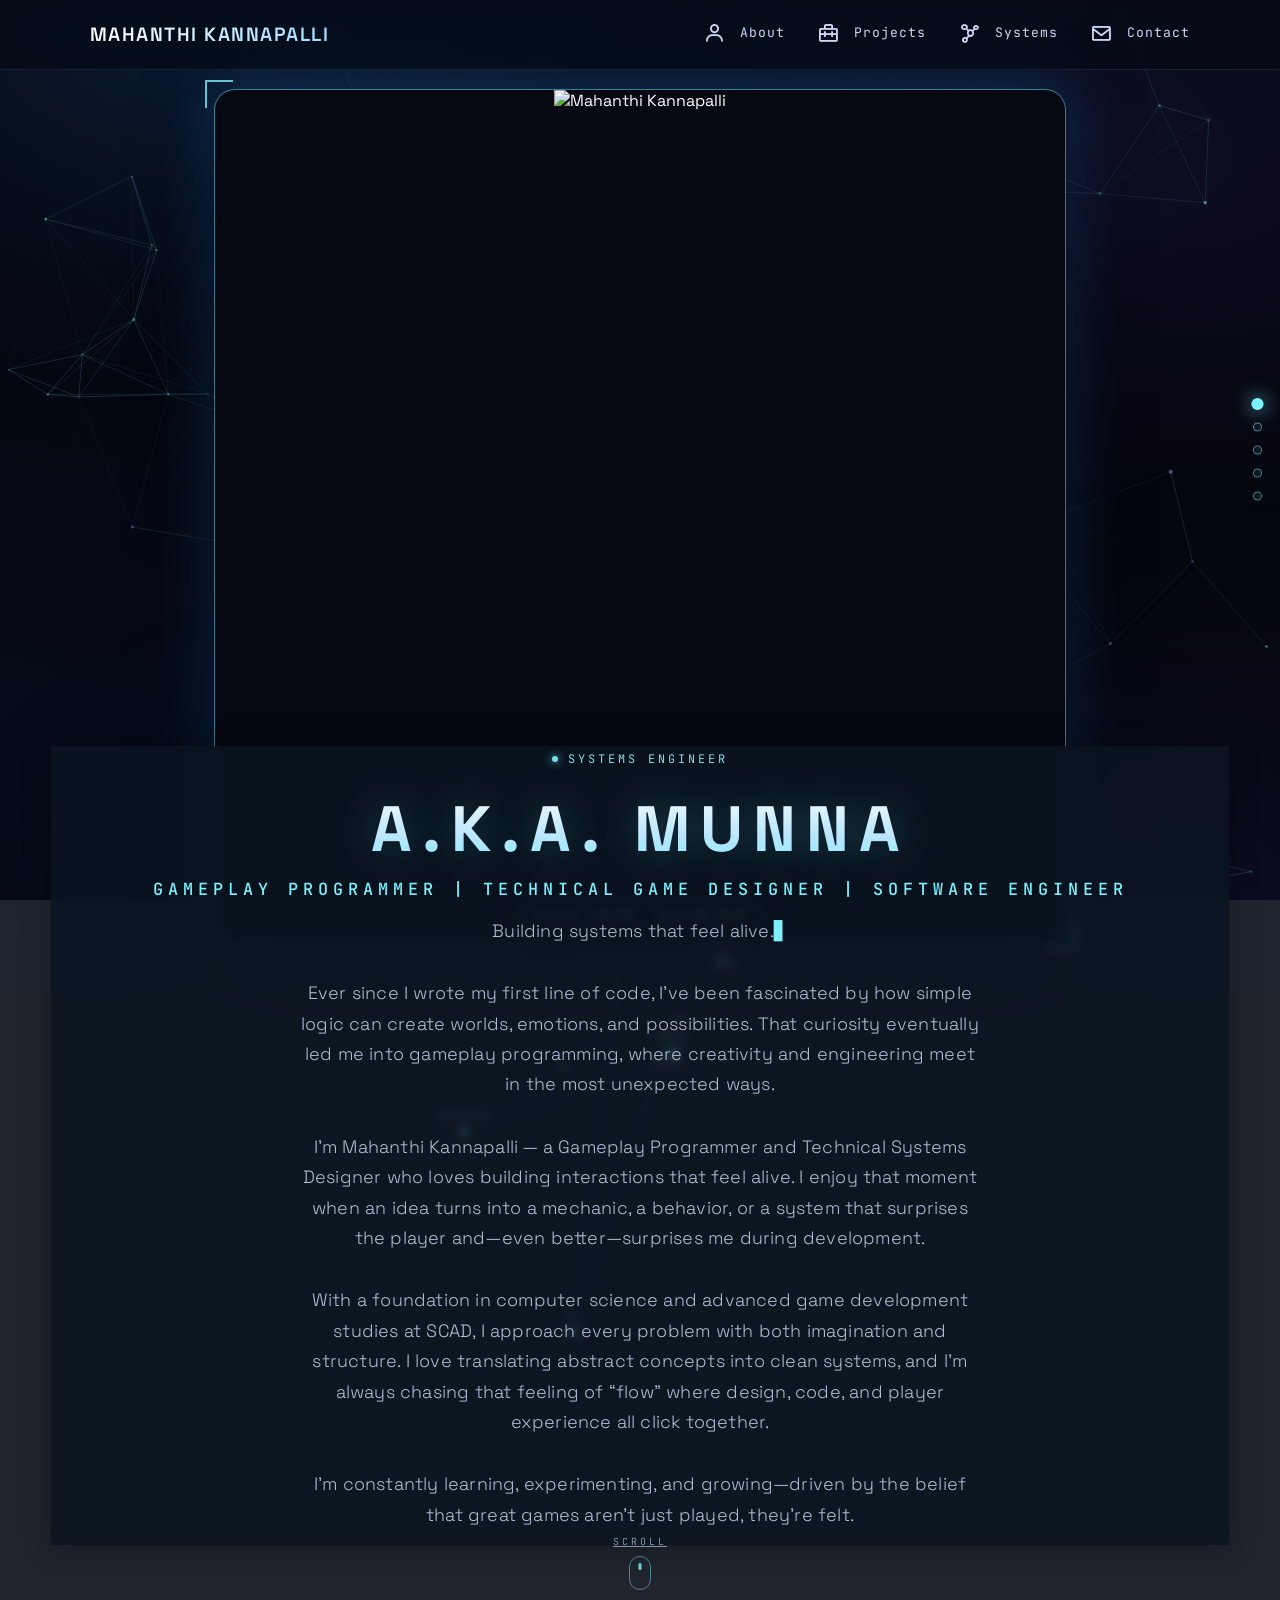
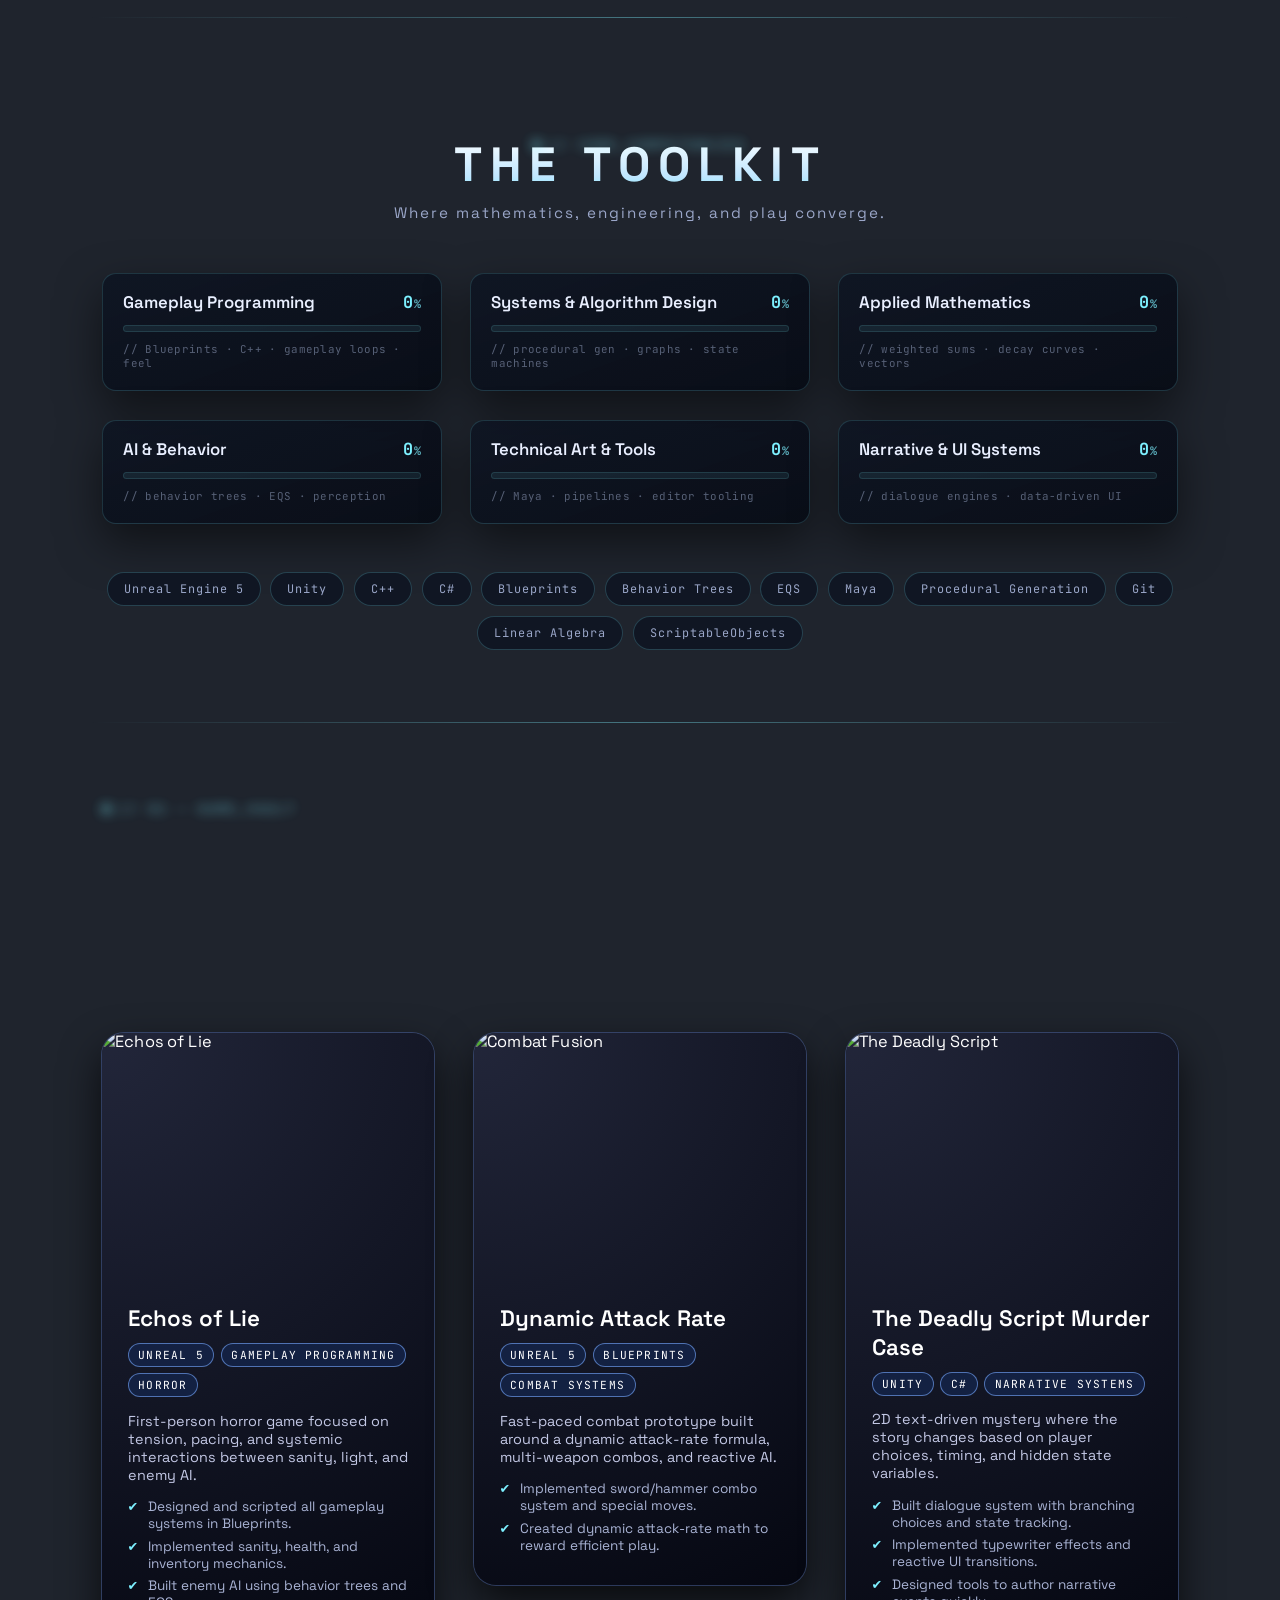
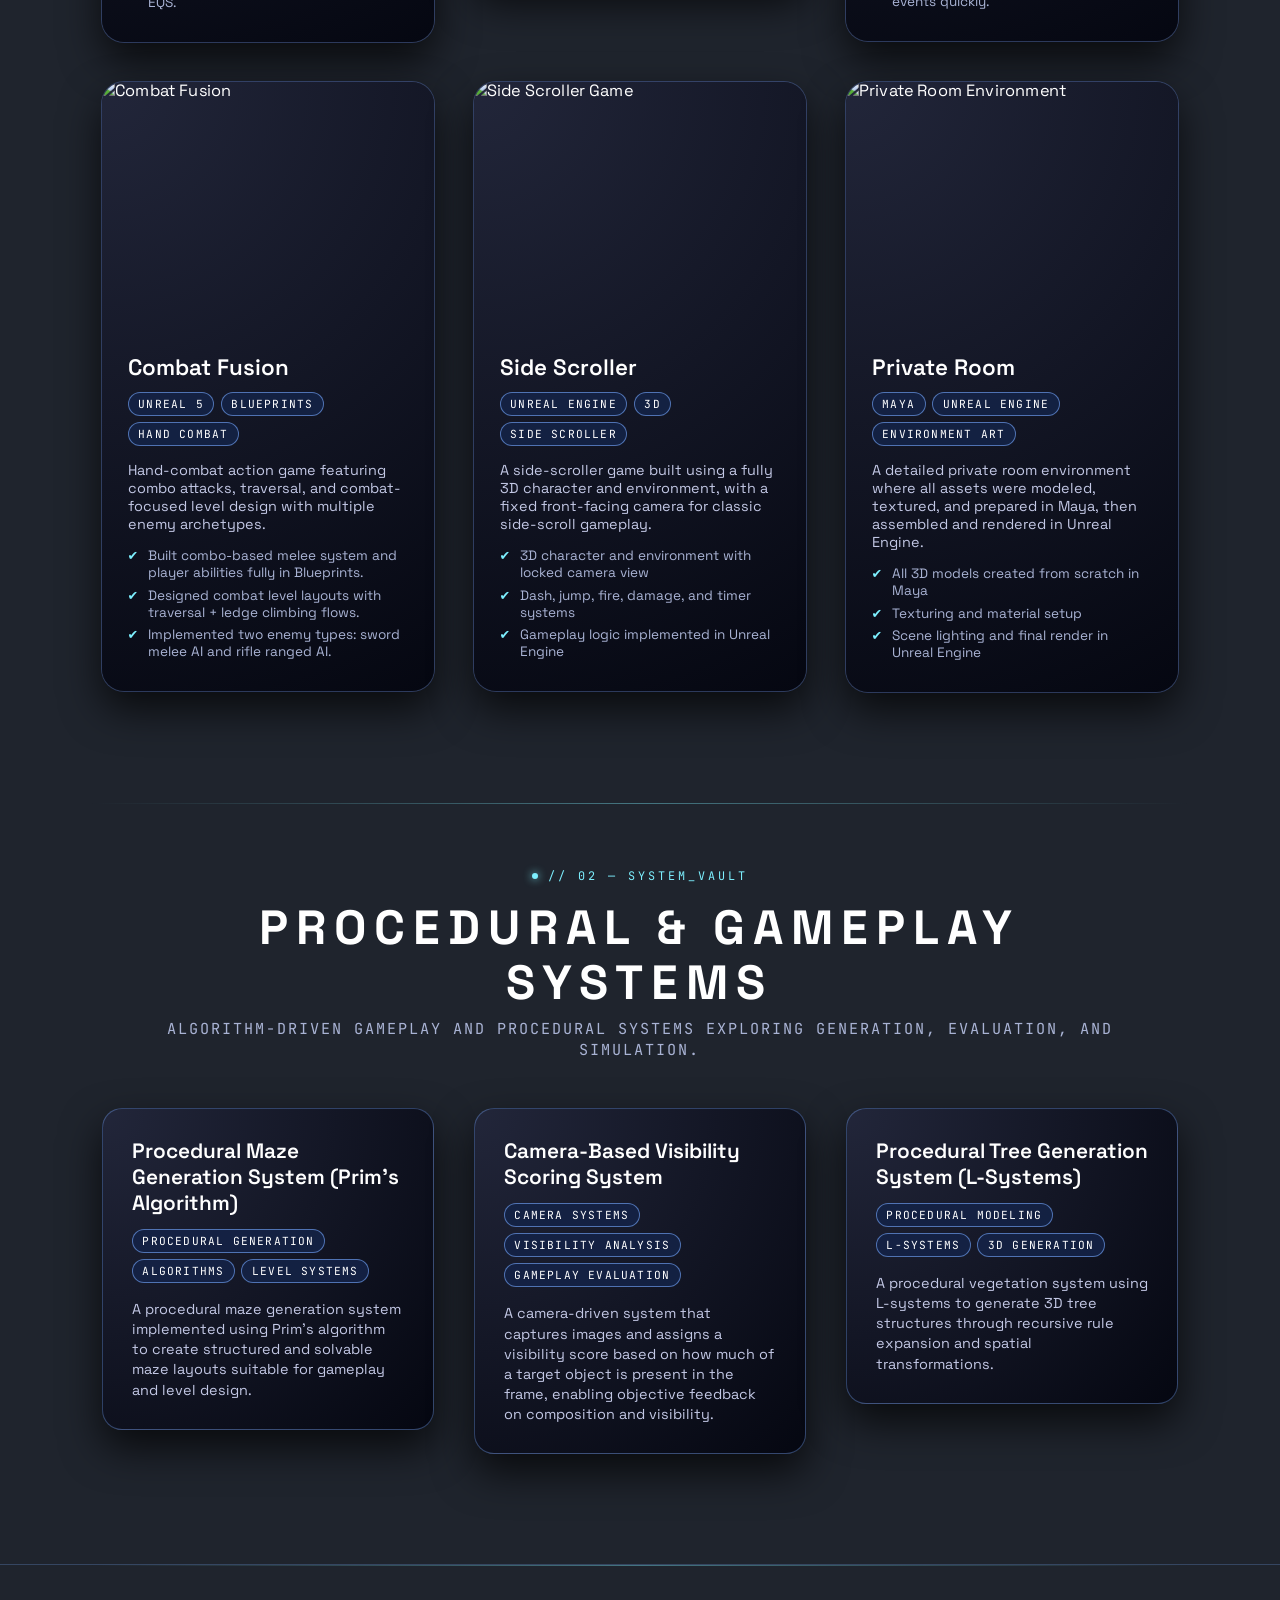
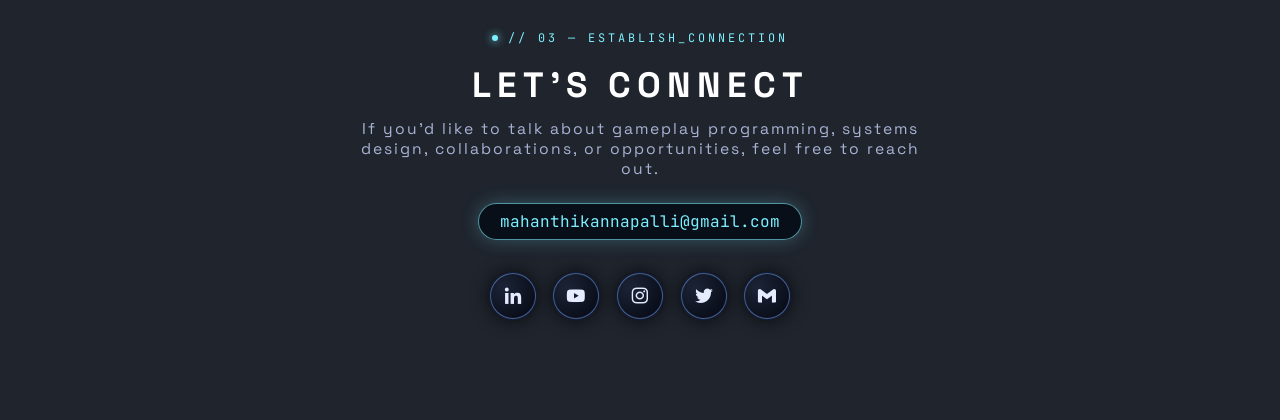
==== index.html @ c4477972 "Add files via upload" ====
<!DOCTYPE html>
<html lang="en">
<head>
    <meta charset="UTF-8" />
    <meta http-equiv="X-UA-Compatible" content="IE=edge" />
    <meta name="viewport" content="width=device-width, initial-scale=1.0" />
    <title>Mahanthi Kannapalli — Gameplay Programmer & Technical Systems Designer</title>

    <link rel="preconnect" href="https://fonts.googleapis.com">
    <link rel="preconnect" href="https://fonts.gstatic.com" crossorigin>
    <link href="https://unpkg.com/boxicons@2.1.4/css/boxicons.min.css" rel="stylesheet">
    <link rel="stylesheet" href="style.css">
</head>
<body>

<!-- ⭐ FULL SCREEN STAR EXPLOSION LOADER -->
<div id="loader">
    <div class="star-core"></div>

    <!-- Shockwaves -->
    <div class="star-wave wave-1"></div>
    <div class="star-wave wave-2"></div>

    <!-- Many particles -->
    <div class="star-particles">
        <span></span><span></span><span></span><span></span><span></span>
        <span></span><span></span><span></span><span></span><span></span>
        <span></span><span></span><span></span><span></span><span></span>
        <span></span><span></span><span></span><span></span><span></span>
    </div>
</div>

<!-- NAVBAR -->
<nav class="navbar" aria-label="Primary">
    <a href="#" class="logo">MAHANTHI KANNAPALLI</a>

    <!-- Mobile toggle (only shows on small screens) -->
    <button class="nav-toggle" type="button" aria-label="Open menu" aria-expanded="false">
        <span class="nav-toggle-icon" aria-hidden="true">
            <span></span><span></span><span></span>
        </span>
    </button>

    <ul class="nav-links">
    <li>
        <a href="#about">
            <i class="bx bx-user"></i>
            <span>About</span>
        </a>
    </li>

    <li>
        <a href="#projects">
            <i class="bx bx-briefcase-alt-2"></i>
            <span>Projects</span>
        </a>
    </li>

    <li>
        <a href="#systems">
            <i class="bx bx-network-chart"></i>
            <span>Systems</span>
        </a>
    </li>

    <li>
        <a href="#contact">
            <i class="bx bx-envelope"></i>
            <span>Contact</span>
        </a>
    </li>
    </ul>
</nav>

<!-- Mobile overlay (click to close) -->
<div class="nav-overlay" hidden></div>

<!-- HERO / ABOUT SECTION -->
<section class="home">

    <!-- live node-graph signature (canvas injected by systems.js) -->
    <div id="hero-graph" aria-hidden="true"></div>

    <!-- optional bars background (if you want to use later) -->
    <div class="bars-animation">
        <div class="bar" style="--i:1"></div>
        <div class="bar" style="--i:2"></div>
        <div class="bar" style="--i:3"></div>
        <div class="bar" style="--i:4"></div>
        <div class="bar" style="--i:5"></div>
        <div class="bar" style="--i:6"></div>
        <div class="bar" style="--i:7"></div>
        <div class="bar" style="--i:8"></div>
        <div class="bar" style="--i:9"></div>
        <div class="bar" style="--i:10"></div>
    </div>

    <div class="center-container">

        <!-- IMAGE -->
        <div class="home-img">
            <div class="img-box">
                <div class="img-item">
                    <!-- make sure this path is correct on GitHub -->
                    <img src="images/munna.png" alt="Mahanthi Kannapalli">
                </div>
                <span class="portrait-readout">STATUS: ONLINE · SYSTEMS_MIND</span>
            </div>
        </div>

        <!-- TEXT BELOW IMAGE -->
        <div class="text-box">
            <div class="home-content">

                <span class="sys-eyebrow center"><span class="dot"></span> SYSTEMS&nbsp;ENGINEER</span>

                <!-- anchor target for ABOUT -->
                <h1 id="about">A.K.A. MUNNA</h1>

                <h2>GAMEPLAY PROGRAMMER | TECHNICAL GAME DESIGNER | SOFTWARE ENGINEER</h2>

                <p class="hero-status" data-lines='["Building systems that feel alive.","Translating math into mechanics.","Unreal · Unity · C++ · C# · Blueprints","Where design, code, and play click together."]'>Building systems that feel alive.</p>

                <p>
                    Ever since I wrote my first line of code, I’ve been
                    fascinated by how simple logic can create worlds,
                    emotions, and possibilities. That curiosity eventually
                    led me into gameplay programming, where creativity
                    and engineering meet in the most unexpected ways.
                </p>

                <p>
                    I’m Mahanthi Kannapalli — a Gameplay Programmer
                    and Technical Systems Designer who loves building
                    interactions that feel alive. I enjoy that moment
                    when an idea turns into a mechanic, a behavior,
                    or a system that surprises the player and—even
                    better—surprises me during development.
                </p>

                <p>
                    With a foundation in computer science and
                    advanced game development studies at SCAD,
                    I approach every problem with both imagination
                    and structure. I love translating abstract
                    concepts into clean systems, and I’m always
                    chasing that feeling of “flow” where design, code,
                    and player experience all click together.
                </p>

                <p>
                    I’m constantly learning, experimenting, and
                    growing—driven by the belief that great games
                    aren’t just played, they’re felt.
                </p>
            </div>
        </div>

    </div>

    <a class="scroll-cue" href="#projects" aria-label="Scroll to projects">
        <span>SCROLL</span>
        <span class="mouse"></span>
    </a>

</section>

<!-- right-side section navigation rail (desktop) -->
<nav id="section-rail" aria-label="Section navigation">
    <a href="#about"    data-label="About"></a>
    <a href="#capabilities" data-label="Stack"></a>
    <a href="#projects" data-label="Games"></a>
    <a href="#systems"  data-label="Systems"></a>
    <a href="#contact"  data-label="Contact"></a>
</nav>

<!-- CAPABILITIES / STACK BAND -->
<section class="capabilities-section" id="capabilities">
    <div class="capabilities-inner">
        <span class="sys-eyebrow center"><span class="dot"></span> // CORE_COMPETENCIES</span>
        <h2 class="capabilities-title">THE TOOLKIT</h2>
        <p class="capabilities-sub">Where mathematics, engineering, and play converge.</p>

        <div class="cap-grid">
            <div class="cap-meter" data-level="92">
                <div class="cap-meter-top"><span class="cap-name">Gameplay Programming</span><span class="cap-val">92</span></div>
                <div class="cap-track"><div class="cap-fill"></div></div>
                <span class="cap-note">// Blueprints · C++ · gameplay loops · feel</span>
            </div>
            <div class="cap-meter" data-level="88">
                <div class="cap-meter-top"><span class="cap-name">Systems & Algorithm Design</span><span class="cap-val">88</span></div>
                <div class="cap-track"><div class="cap-fill"></div></div>
                <span class="cap-note">// procedural gen · graphs · state machines</span>
            </div>
            <div class="cap-meter" data-level="90">
                <div class="cap-meter-top"><span class="cap-name">Applied Mathematics</span><span class="cap-val">90</span></div>
                <div class="cap-track"><div class="cap-fill"></div></div>
                <span class="cap-note">// weighted sums · decay curves · vectors</span>
            </div>
            <div class="cap-meter" data-level="85">
                <div class="cap-meter-top"><span class="cap-name">AI & Behavior</span><span class="cap-val">85</span></div>
                <div class="cap-track"><div class="cap-fill"></div></div>
                <span class="cap-note">// behavior trees · EQS · perception</span>
            </div>
            <div class="cap-meter" data-level="80">
                <div class="cap-meter-top"><span class="cap-name">Technical Art & Tools</span><span class="cap-val">80</span></div>
                <div class="cap-track"><div class="cap-fill"></div></div>
                <span class="cap-note">// Maya · pipelines · editor tooling</span>
            </div>
            <div class="cap-meter" data-level="87">
                <div class="cap-meter-top"><span class="cap-name">Narrative & UI Systems</span><span class="cap-val">87</span></div>
                <div class="cap-track"><div class="cap-fill"></div></div>
                <span class="cap-note">// dialogue engines · data-driven UI</span>
            </div>
        </div>

        <div class="stack-rail" aria-label="Technology stack">
            <span class="stack-chip">Unreal&nbsp;Engine&nbsp;5</span>
            <span class="stack-chip">Unity</span>
            <span class="stack-chip">C++</span>
            <span class="stack-chip">C#</span>
            <span class="stack-chip">Blueprints</span>
            <span class="stack-chip">Behavior&nbsp;Trees</span>
            <span class="stack-chip">EQS</span>
            <span class="stack-chip">Maya</span>
            <span class="stack-chip">Procedural&nbsp;Generation</span>
            <span class="stack-chip">Git</span>
            <span class="stack-chip">Linear&nbsp;Algebra</span>
            <span class="stack-chip">ScriptableObjects</span>
        </div>
    </div>
</section>
<section class="games-section" id="projects">
    <div class="games-inner">
        <span class="sys-eyebrow center"><span class="dot"></span> // 01 — GAME_VAULT</span>
        <h1 class="games-title">MY-GAMES</h1>
        <p class="games-subtitle">
            A selection of systems-driven games I’ve built and programmed.
        </p>

        <!-- engine + discipline filter -->
        <div class="filter-bar" role="group" aria-label="Filter projects">
            <button class="filter-chip active" data-filter="all">All</button>
            <button class="filter-chip" data-filter="unreal">Unreal</button>
            <button class="filter-chip" data-filter="unity">Unity</button>
            <button class="filter-chip" data-filter="combat">Combat</button>
            <button class="filter-chip" data-filter="ai">AI</button>
            <button class="filter-chip" data-filter="environment">Environment</button>
            <button class="filter-chip" data-filter="narrative">Narrative</button>
        </div>
        <p class="filter-count">// showing all modules</p>

        <div class="projects-grid">
            <!-- CARD 1 -->
            <a class="project-link" href="echos-of-lie.html" data-tags="unreal gameplay horror ai">
            <article class="project-card">
                <div class="project-thumb">
                    <img src="images/echos-of-lie.png" alt="Echos of Lie">
                </div>
                <div class="project-body">
                    <h2 class="project-title">Echos of Lie</h2>

                    <div class="project-tags">
                        <span>Unreal 5</span>
                        <span>Gameplay Programming</span>
                        <span>Horror</span>
                    </div>

                    <p class="project-desc">
                        First-person horror game focused on tension, pacing,
                        and systemic interactions between sanity, light, and
                        enemy AI.
                    </p>

                    <ul class="project-list">
                        <li>Designed and scripted all gameplay systems in Blueprints.</li>
                        <li>Implemented sanity, health, and inventory mechanics.</li>
                        <li>Built enemy AI using behavior trees and EQS.</li>
                    </ul>
                </div>
            </article>
            </a>

            <!-- CARD 2 -->
            <a class="project-link" href="dynamicattackrate.html" data-tags="unreal blueprints combat">
            <article class="project-card">
                <div class="project-thumb">
                    <img src="images/dynamic-attack-rate.png" alt="Combat Fusion">
                </div>
                <div class="project-body">
                    <h2 class="project-title">Dynamic Attack Rate</h2>

                    <div class="project-tags">
                        <span>Unreal 5</span>
                        <span>Blueprints</span>
                        <span>Combat Systems</span>
                    </div>

                    <p class="project-desc">
                        Fast-paced combat prototype built around a dynamic
                        attack-rate formula, multi-weapon combos, and reactive AI.
                    </p>

                    <ul class="project-list">
                        <li>Implemented sword/hammer combo system and special moves.</li>
                        <li>Created dynamic attack-rate math to reward efficient play.</li>
                    </ul>
                </div>
            </article>
            </a>

            <!-- CARD 3 -->
            <a class="project-link" href="thedeadlyscriptmurdercase.html" data-tags="unity narrative csharp">
            <article class="project-card">
                <div class="project-thumb">
                    <img src="images/text-based-game.png" alt="The Deadly Script">
                </div>
                <div class="project-body">
                    <h2 class="project-title">The Deadly Script Murder Case</h2>

                    <div class="project-tags">
                        <span>Unity</span>
                        <span>C#</span>
                        <span>Narrative Systems</span>
                    </div>

                    <p class="project-desc">
                        2D text-driven mystery where the story changes based
                        on player choices, timing, and hidden state variables.
                    </p>

                    <ul class="project-list">
                        <li>Built dialogue system with branching choices and state tracking.</li>
                        <li>Implemented typewriter effects and reactive UI transitions.</li>
                        <li>Designed tools to author narrative events quickly.</li>
                    </ul>
                </div>
            </article>
            </a>

            <!-- CARD 4 -->
            <a class="project-link" href="combatfusion.html" data-tags="unreal blueprints combat ai">
            <article class="project-card">
            <div class="project-thumb">
            <!-- Put your Combat Fusion cover image in /images/ and update the filename if needed -->
              <img src="images/combat-fusion.png" alt="Combat Fusion">
            </div>

            <div class="project-body">
              <h2 class="project-title">Combat Fusion</h2>

            <div class="project-tags">
                <span>Unreal 5</span>
                <span>Blueprints</span>
                <span>Hand Combat</span>
            </div>

              <p class="project-desc">
                Hand-combat action game featuring combo attacks, traversal, and combat-focused level design
                with multiple enemy archetypes.
              </p>

              <ul class="project-list">
                <li>Built combo-based melee system and player abilities fully in Blueprints.</li>
                <li>Designed combat level layouts with traversal + ledge climbing flows.</li>
                <li>Implemented two enemy types: sword melee AI and rifle ranged AI.</li>
              </ul>
            </div>
          </article>
        </a>

            <!-- CARD : SIDE SCROLLER -->
<a class="project-link" href="side-scroller.html" data-tags="unreal 3d sidescroller combat">
  <article class="project-card">
    <div class="project-thumb">
      <img src="images/side-scroller.png" alt="Side Scroller Game">
    </div>

    <div class="project-body">
      <h2 class="project-title">Side Scroller</h2>

      <div class="project-tags">
        <span>Unreal Engine</span>
        <span>3D</span>
        <span>Side Scroller</span>
      </div>

      <p class="project-desc">
        A side-scroller game built using a fully 3D character and environment,
        with a fixed front-facing camera for classic side-scroll gameplay.
      </p>

      <ul class="project-list">
        <li>3D character and environment with locked camera view</li>
        <li>Dash, jump, fire, damage, and timer systems</li>
        <li>Gameplay logic implemented in Unreal Engine</li>
      </ul>
    </div>
  </article>
</a>

            <!-- CARD : PRIVATE ROOM -->
<a class="project-link" href="private-room.html" data-tags="environment maya unreal">
  <article class="project-card">
    <div class="project-thumb">
      <img src="images/private-room.png" alt="Private Room Environment">
    </div>

    <div class="project-body">
      <h2 class="project-title">Private Room</h2>

      <div class="project-tags">
        <span>Maya</span>
        <span>Unreal Engine</span>
        <span>Environment Art</span>
      </div>

      <p class="project-desc">
        A detailed private room environment where all assets were modeled,
        textured, and prepared in Maya, then assembled and rendered in Unreal Engine.
      </p>

      <ul class="project-list">
        <li>All 3D models created from scratch in Maya</li>
        <li>Texturing and material setup</li>
        <li>Scene lighting and final render in Unreal Engine</li>
      </ul>
    </div>
  </article>
</a>


        </div>
    </div>
</section>

<!-- PROCEDURAL & GAMEPLAY SYSTEMS -->
<section class="systems-section" id="systems">
  <div class="systems-inner">

    <span class="sys-eyebrow center"><span class="dot"></span> // 02 — SYSTEM_VAULT</span>
    <h1 class="systems-title">PROCEDURAL & GAMEPLAY SYSTEMS</h1>
    <p class="systems-subtitle">
      Algorithm-driven gameplay and procedural systems exploring
      generation, evaluation, and simulation.
    </p>

    <div class="systems-grid">

      <!-- SYSTEM 1 -->
      <a class="project-link" href="prims-maze.html">
        <article class="system-card">
        <h2 class="system-title">
          Procedural Maze Generation System (Prim’s Algorithm)
        </h2>

        <div class="system-tags">
          <span>Procedural Generation</span>
          <span>Algorithms</span>
          <span>Level Systems</span>
        </div>

        <p class="system-desc">
          A procedural maze generation system implemented using Prim’s
          algorithm to create structured and solvable maze layouts
          suitable for gameplay and level design.
        </p>
      </article>
      </a>

      <!-- SYSTEM 2 -->
      <a class="project-link" href="camera-visibility-scoring.html">
        <article class="system-card">
        <h2 class="system-title">
          Camera-Based Visibility Scoring System
        </h2>

        <div class="system-tags">
          <span>Camera Systems</span>
          <span>Visibility Analysis</span>
          <span>Gameplay Evaluation</span>
        </div>

        <p class="system-desc">
          A camera-driven system that captures images and assigns a
          visibility score based on how much of a target object is
          present in the frame, enabling objective feedback on
          composition and visibility.
        </p>
      </article>
      </a>

      <!-- SYSTEM 3 -->
    <a class="project-link" href="l-system-trees.html">
      <article class="system-card">
        <h2 class="system-title">
          Procedural Tree Generation System (L-Systems)
        </h2>

        <div class="system-tags">
          <span>Procedural Modeling</span>
          <span>L-Systems</span>
          <span>3D Generation</span>
        </div>

        <p class="system-desc">
          A procedural vegetation system using L-systems to generate
          3D tree structures through recursive rule expansion and
          spatial transformations.
        </p>
      </article>
    </a>

    </div>
  </div>
</section>

<section id="contact" class="contact-section">
    <div class="contact-inner">

        <span class="sys-eyebrow center"><span class="dot"></span> // 03 — ESTABLISH_CONNECTION</span>
        <h2 class="contact-title">Let’s Connect</h2>
        <p class="contact-subtitle">
            If you’d like to talk about gameplay programming, systems design, collaborations,
            or opportunities, feel free to reach out.
        </p>

        <a class="contact-email" href="mailto:mahanthikannapalli@gmail.com">
            mahanthikannapalli@gmail.com
        </a>

        <div class="contact-socials">

            <!-- LinkedIn -->
            <a href="https://www.linkedin.com/in/mahanthi-kannapalli" target="_blank" aria-label="LinkedIn">
                <i class='bx bxl-linkedin'></i>
            </a>

            <!-- YouTube -->
            <a href="https://youtube.com/@mahanthikannapalli?si=JRhAWhkRP3fmB1TG" target="_blank" aria-label="YouTube">
                <i class='bx bxl-youtube'></i>
            </a>

            <!-- Instagram -->
            <a href="https://www.instagram.com/_99munna?igsh=MXV4bnplazBkeW5scA%3D%3D&utm_source=qr" target="_blank" aria-label="Instagram">
                <i class='bx bxl-instagram'></i>
            </a>

            <!-- Twitter / X -->
            <a href="https://x.com/mahanthimunna01?s=21&t=PDKtDoIuhaVYPOOj1EA6Kg" target="_blank" aria-label="Twitter / X">
                <i class='bx bxl-twitter'></i>
            </a>

            <!-- Gmail -->
            <a href="mailto:mahanthikannapalli@gmail.com" aria-label="Email">
                <i class='bx bxl-gmail'></i>
            </a>

        </div>

        <p class="contact-footer">
            © 2025 Mahanthi Kannapalli · Built with passion, creativity, and a love for game development.
        </p>

    </div>
</section>

<!-- Loader fade-out script -->
<script>
    window.addEventListener("load", () => {
        const loader = document.getElementById("loader");
        if (!loader) {
            document.body.classList.add("page-ready");
            return;
        }

        // Explosion duration before fade-out starts (in ms)
        setTimeout(() => {
            loader.classList.add("fade-out");

            // 🔹 Start navbar + text-box animations at the same time
            document.body.classList.add("page-ready");
        }, 1800);
    });
</script>
<script>
  (function () {
    const btn = document.querySelector(".nav-toggle");
    const links = document.querySelector(".nav-links");
    const overlay = document.querySelector(".nav-overlay");

    if (!btn || !links || !overlay) return;

    function openMenu() {
      document.body.classList.add("nav-open");
      btn.setAttribute("aria-expanded", "true");
      btn.setAttribute("aria-label", "Close menu");
      overlay.hidden = false;
    }

    function closeMenu() {
      document.body.classList.remove("nav-open");
      btn.setAttribute("aria-expanded", "false");
      btn.setAttribute("aria-label", "Open menu");
      overlay.hidden = true;
    }

    btn.addEventListener("click", () => {
      document.body.classList.contains("nav-open") ? closeMenu() : openMenu();
    });

    overlay.addEventListener("click", closeMenu);

    // Close when clicking a link (mobile)
    links.querySelectorAll("a").forEach(a => a.addEventListener("click", closeMenu));

    // Close on Escape
    window.addEventListener("keydown", (e) => {
      if (e.key === "Escape") closeMenu();
    });

    // If resized to desktop, ensure menu is reset
    window.addEventListener("resize", () => {
      if (window.innerWidth > 860) closeMenu();
    });
  })();
</script>

<!-- shared 3D / scroll / interaction engine -->
<script src="systems.js" defer></script>
</body>
</html>
---- style.css ----
@import url('https://fonts.googleapis.com/css2?family=Space+Grotesk:wght@300;400;500;600;700&family=JetBrains+Mono:wght@400;500;600;700&display=swap');
/* =========================================================
   1) GLOBAL / RESET
   ========================================================= */

:root {
    --bg-color: #1f242d;
    --bg-color-2: #0b1017;
    --text-color: #ffffff;
    --accent: #3434c3;

    /* Keep navbar height in one place */
    --nav-h: 70px;
}

* {
    margin: 0;
    padding: 0;
    box-sizing: border-box;
}

html, body {
    overflow-x: hidden;
}

html {
    scroll-behavior: smooth;
}

body {
    min-height: 100vh;
    font-family: system-ui, sans-serif;
    background: var(--bg-color);
    color: var(--text-color);
}

/* Media elements safety */
img, video, iframe {
    max-width: 100%;
    height: auto;
}

/* nicer focus for keyboard nav */
:focus-visible {
    outline: 2px solid #7df0ff;
    outline-offset: 3px;
}

/* Scroll offset for anchors */
#about { scroll-margin-top: var(--nav-h); }
#systems { scroll-margin-top: calc(var(--nav-h) + 20px); }
#projects { scroll-margin-top: calc(var(--nav-h) + 20px); }

/* =========================================================
   2) NAVBAR
   ========================================================= */

.navbar {
    position: fixed;
    top: 0;
    left: 0;
    right: 0;
    height: var(--nav-h);
    padding: 0 7%;
    display: flex;
    align-items: center;
    justify-content: space-between;

    background: rgba(11, 16, 23, 0.95);
    backdrop-filter: blur(10px);

    z-index: 10;

    transform: translateY(-100%);
    opacity: 0;

    animation: navbarSlideDown 2s ease-out 1.2s forwards;
    animation-play-state: paused;
}

.navbar .logo {
    text-decoration: none;
    color: var(--text-color);
    font-size: 1.2rem;
    font-weight: 600;
}

.navbar ul {
    list-style: none;
    display: flex;
    gap: 2rem;
}

.navbar ul li a {
    color: #cbd5f5;
    text-decoration: none;
    display: inline-flex;
    align-items: center;
    gap: 14px;
}

.navbar ul li a i.bx {
    font-size: 1.4rem;
    line-height: 1;
    flex-shrink: 0;
    transform: translateY(-0.5px); /* optical alignment */
}

.navbar ul li a:hover {
    color: #ffffff;
}

@keyframes navbarSlideDown {
    0%   { transform: translateY(-100%); opacity: 0; }
    100% { transform: translateY(0); opacity: 1; }
}

/* =========================================================
   3) LOADER (STAR EXPLOSION)
   ========================================================= */

#loader {
    position: fixed;
    inset: 0;
    background: radial-gradient(circle at center, #03040a 0%, #000 80%);
    display: flex;
    align-items: center;
    justify-content: center;
    overflow: hidden;
    z-index: 99999;
    transition: opacity 0.9s ease-out, visibility 0.9s ease-out;
}

#loader.fade-out {
    opacity: 0;
    visibility: hidden;
}

/* Star Core */
.star-core {
    width: 32px;
    height: 32px;
    border-radius: 50%;
    background: radial-gradient(circle, #fff, #7df0ff, #3a7bff);
    box-shadow: 0 0 50px #7df0ff, 0 0 120px #3a7bff;
    animation: corePulse 2s ease-in-out infinite;
    z-index: 10;
}

/* Shockwaves */
.star-wave {
    position: absolute;
    width: 120vmin;
    height: 120vmin;
    border-radius: 50%;
    border: 2px solid rgba(140, 210, 255, 0.6);
    opacity: 0;
    pointer-events: none;
}

.wave-1 { animation: waveExpand 2.5s ease-out infinite; }
.wave-2 { animation: waveExpand 2.5s ease-out infinite; animation-delay: 1s; }

/* Particles */
.star-particles span {
    position: absolute;
    width: 6px;
    height: 6px;
    border-radius: 50%;
    background: #bff8ff;
    box-shadow: 0 0 12px #7df0ff, 0 0 24px rgba(80, 200, 255, 1);
    opacity: 0;
    animation: particleScatter 2s ease-out infinite;
}

@keyframes particleScatter {
    0%   { opacity: 1; transform: translate(0, 0) scale(1); }
    100% { opacity: 0; transform: translate(var(--x), var(--y)) scale(0.4); }
}

@keyframes waveExpand {
    0%   { transform: scale(0.2); opacity: 1; }
    70%  { transform: scale(1); opacity: 0; }
    100% { opacity: 0; }
}

@keyframes corePulse {
    0%, 100% {
        transform: scale(1);
        box-shadow: 0 0 40px #7df0ff, 0 0 100px #3a7bff;
    }
    50% {
        transform: scale(1.4);
        box-shadow: 0 0 65px #a8f6ff, 0 0 150px #3a7bff;
    }
}

/* Directions for each star */
.star-particles span:nth-child(1)  { --x: 350px;  --y: 0; }
.star-particles span:nth-child(2)  { --x: -350px; --y: 0; }
.star-particles span:nth-child(3)  { --x: 0;      --y: 350px; }
.star-particles span:nth-child(4)  { --x: 0;      --y: -350px; }
.star-particles span:nth-child(5)  { --x: 260px;  --y: 260px; }
.star-particles span:nth-child(6)  { --x: -260px; --y: 260px; }
.star-particles span:nth-child(7)  { --x: 260px;  --y: -260px; }
.star-particles span:nth-child(8)  { --x: -260px; --y: -260px; }
.star-particles span:nth-child(9)  { --x: 500px;  --y: 120px; }
.star-particles span:nth-child(10) { --x: -500px; --y: -150px; }
.star-particles span:nth-child(11) { --x: 150px;  --y: 500px; }
.star-particles span:nth-child(12) { --x: -150px; --y: -500px; }
.star-particles span:nth-child(13) { --x: 420px;  --y: -220px; }
.star-particles span:nth-child(14) { --x: -420px; --y: 200px; }
.star-particles span:nth-child(15) { --x: 600px;  --y: 0; }
.star-particles span:nth-child(16) { --x: -600px; --y: 0; }
.star-particles span:nth-child(17) { --x: 80px;   --y: 600px; }
.star-particles span:nth-child(18) { --x: -200px; --y: 600px; }
.star-particles span:nth-child(19) { --x: 350px;  --y: -450px; }
.star-particles span:nth-child(20) { --x: -350px; --y: 450px; }

/* When loader finishes, play navbar + text box animations */
body.page-ready .navbar,
body.page-ready .text-box {
    animation-play-state: running;
}

/* =========================================================
   4) HOME PAGE (INDEX)
   ========================================================= */

.home {
    position: relative;
    padding-top: var(--nav-h);
    padding-bottom: 10px;
    display: flex;
    flex-direction: column;
    align-items: center;
    justify-content: flex-start;
    overflow: hidden;
    background: radial-gradient(circle at top, #283144 0, var(--bg-color) 40%, var(--bg-color-2) 100%);
}

/* Bars animation 
.bars-animation {
    position: absolute;
    inset: 0;
    display: flex;
    justify-content: center;
    align-items: flex-end;
    gap: 12px;
    opacity: 0.05;
    padding-bottom: 40px;
    pointer-events: none;
    z-index: 0;
}

.bars-animation .bar {
    width: 10px;
    height: 260px;
    background: linear-gradient(to top, var(--accent), transparent);
    border-radius: 999px;
    animation: barMove 2.5s ease-in-out infinite;
    animation-delay: calc(var(--i) * -0.18s);
}

@keyframes barMove {
    0%, 100% { transform: translateY(0) scaleY(0.3); }
    50%      { transform: translateY(-50px) scaleY(1); }
}
*/
/* Center container */
.center-container {
    z-index: 2;
    display: flex;
    flex-direction: column;
    align-items: center;
    text-align: center;
    gap: 2rem;
}

/* Home image box */
.home-img .img-box {
    width: min(70vw, 850px);
    aspect-ratio: 1 / 1;
    position: relative;
    display: flex;
    align-items: center;
    justify-content: center;
    margin-top: 20px;
}

.home-img .img-item {
    position: relative;
    width: 100%;
    height: 100%;
    background: #050711;
    border-radius: 24px;
    overflow: hidden;
    box-shadow: 0 0 0 1px rgba(100, 180, 255, 0.4),
                0 0 28px rgba(52, 52, 195, 0.75);
    animation: pulseGlow 3s ease-in-out infinite;
}

.home-img .img-item img {
    width: 100%;
    height: 100%;
    object-fit: cover;
}

@keyframes pulseGlow {
    0%, 100% {
        box-shadow: 0 0 0 1px rgba(100, 180, 255, 0.4),
                    0 0 22px rgba(52, 52, 195, 0.65);
    }
    50% {
        box-shadow: 0 0 0 1px rgba(140, 220, 255, 0.8),
                    0 0 40px rgba(100, 220, 255, 0.95);
    }
}

/* Home text box */
.text-box {
    background: rgba(10, 20, 32, 0.85);
    backdrop-filter: blur(4px);
    border-radius: 0;
    padding: 0 50px;
    width: 100%;
    box-shadow: 0 0 25px rgba(0, 0, 0, 0.35);

    /* keeping your overlap design */
    margin-top: clamp(-325px, -20vw, -60px);

    position: relative;
    z-index: 5;

    transform: translateY(80px);
    opacity: 0;
    animation: textBoxRise 2s ease-out 1.5s forwards;
    animation-play-state: paused;
}

@keyframes textBoxRise {
    0%   { transform: translateY(80px); opacity: 0; }
    100% { transform: translateY(0); opacity: 1; }
}

/* Home text styles */
.home-content h1 {
    font-size: 4rem;
    letter-spacing: 10px;
    margin-bottom: 0.5rem;
}

.home-content h2 {
    font-size: 1.55rem;
    letter-spacing: 6px;
    margin-bottom: 1rem;
    color: #c0c8e5;
}

.home-content p {
    font-size: 1.05rem;
    width: min(1350px, 90%);
    margin: 0 auto;
    padding-bottom: 15px;
    color: #a9b3d4;
    text-align: justify;
    text-align-last: center;
    letter-spacing: 1px;
    line-height: 1.25;
}

/* =========================================================
   5) MY-GAMES SECTION (PROJECT CARDS GRID)
   ========================================================= */

.games-section {
    padding: 40px 8% 110px;
    margin-top: 0 !important;
    background: radial-gradient(circle at top, #283144 0, var(--bg-color) 40%, var(--bg-color-2) 100%);
    display: flex;
    justify-content: center;
    align-items: center;
}

.games-inner {
    width: 100%;
    max-width: 1200px;
}

.games-title {
    font-size: 3rem;
    font-weight: 800;
    letter-spacing: 8px;
    color: #ffffff;
    text-align: center;
    margin-bottom: 0.5rem;
}

.games-subtitle {
    text-align: center;
    color: #a9b3d4;
    font-size: 0.95rem;
    letter-spacing: 2px;
    text-transform: uppercase;
}

.projects-grid {
    margin-top: 3rem;
    display: grid;
    grid-template-columns: repeat(auto-fit, minmax(280px, 1fr));
    gap: 2.5rem;
}

/* Project card */
.project-card {
    position: relative;
    border-radius: 22px;
    overflow: hidden;
    background: radial-gradient(circle at top left, #22263a, #050711);
    box-shadow: 0 0 0 1px rgba(90, 120, 200, 0.4),
                0 18px 40px rgba(0, 0, 0, 0.7);
    transition: transform 0.25s ease-out,
                box-shadow 0.25s ease-out,
                background 0.25s ease-out;
    will-change: transform;
}

.project-card::before {
    content: "";
    position: absolute;
    inset: -1px;
    border-radius: inherit;
    background: linear-gradient(135deg, #3434c3, #14c3ff, #7b5cff);
    opacity: 0;
    mix-blend-mode: screen;
    transition: opacity 0.25s ease-out;
    pointer-events: none;
}

.project-card:hover {
    transform: translateY(-10px);
    box-shadow: 0 0 0 1px rgba(140, 210, 255, 0.7),
                0 26px 60px rgba(0, 0, 0, 0.9);
    background: radial-gradient(circle at top, #2c3655, #050711);
}

.project-card:hover::before { opacity: 0.7; }

.project-thumb {
    position: relative;
    aspect-ratio: 4 / 3;
    overflow: hidden;
}

.project-thumb img {
    width: 100%;
    height: 100%;
    object-fit: cover;
    display: block;
    transform: scale(1.02);
    transition: transform 0.4s ease-out;
}

.project-card:hover .project-thumb img {
    transform: scale(1.08);
}

.project-body {
    padding: 1.4rem 1.6rem 1.6rem;
}

.project-title {
    font-size: 1.4rem;
    margin-bottom: 0.6rem;
}

.project-tags {
    display: flex;
    flex-wrap: wrap;
    gap: 0.4rem;
    margin-bottom: 0.9rem;
}

.project-tags span {
    font-size: 0.7rem;
    text-transform: uppercase;
    letter-spacing: 1px;
    padding: 0.25rem 0.6rem;
    border-radius: 999px;
    background: rgba(20, 35, 70, 0.9);
    border: 1px solid rgba(120, 170, 255, 0.6);
}

.project-desc {
    font-size: 0.9rem;
    color: #c3c8e5;
    margin-bottom: 0.9rem;
}

.project-list {
    list-style: none;
    margin: 0;
    padding: 0;
}

.project-list li {
    font-size: 0.85rem;
    color: #a9b3d4;
    margin-bottom: 0.35rem;
    position: relative;
    padding-left: 1.3rem;
}

.project-list li::before {
    content: "✔";
    position: absolute;
    left: 0;
    top: 0;
    font-size: 0.8rem;
    color: #7df0ff;
}


/* =========================================================
   GAMEPLAY SYSTEMS SECTION
   ========================================================= */

.systems-section {
    padding: 60px 8% 110px;
    background: radial-gradient(circle at top,
        #1f2a3d 0,
        var(--bg-color) 45%,
        var(--bg-color-2) 100%);
}

.systems-inner {
    max-width: 1200px;
    margin: 0 auto;
    text-align: center;
}

.systems-title {
    font-size: clamp(1.9rem, 6vw, 3rem);
    letter-spacing: clamp(3px, 1.2vw, 8px);
    line-height: 1.15;

    text-align: center;
    max-width: 92%;
    margin: 0 auto 0.5rem;

    /* prevents overflow on small screens */
    overflow-wrap: anywhere;
    word-break: break-word;
}

.systems-subtitle {
    font-size: 0.95rem;
    letter-spacing: 2px;
    text-transform: uppercase;
    color: #a9b3d4;
}

.systems-grid {
    margin-top: 3rem;
    display: grid;
    grid-template-columns: repeat(auto-fit, minmax(280px, 1fr));
    gap: 2.5rem;
}

/* SYSTEM CARD */
.system-card {
    background: radial-gradient(circle at top left, #22263a, #050711);
    border-radius: 20px;
    padding: 1.8rem;
    text-align: left;

    border: 1px solid rgba(120, 170, 255, 0.35);
    box-shadow: 0 18px 40px rgba(0, 0, 0, 0.7);

    transition: transform 0.25s ease, box-shadow 0.25s ease;
}

.system-card:hover {
    transform: translateY(-8px);
    box-shadow: 0 26px 60px rgba(0, 0, 0, 0.85);
}

.system-title {
    font-size: 1.3rem;
    margin-bottom: 0.8rem;
    line-height: 1.25; /* ✅ optional line you asked about */
}

.system-tags {
    display: flex;
    flex-wrap: wrap;
    gap: 0.4rem;
    margin-bottom: 1rem;
}

.system-tags span {
    font-size: 0.7rem;
    text-transform: uppercase;
    letter-spacing: 1px;
    padding: 0.25rem 0.6rem;
    border-radius: 999px;
    background: rgba(20, 35, 70, 0.9);
    border: 1px solid rgba(120, 170, 255, 0.6);
}

.system-desc {
    font-size: 0.9rem;
    color: #c3c8e5;
    line-height: 1.4;
}

/* =========================================================
   6) CONTACT / FOOTER
   ========================================================= */

.contact-section {
    padding: 60px 8% 35px;
    background: radial-gradient(circle at top, #050711 0, #020309 55%, #000 100%);
    border-top: 1px solid rgba(120, 170, 255, 0.25);
}

.contact-inner {
    max-width: 900px;
    margin: 0 auto;
    text-align: center;
}

.contact-title {
    font-size: 2.2rem;
    letter-spacing: 6px;
    text-transform: uppercase;
    margin-bottom: 0.75rem;
}

.contact-subtitle {
    color: #a9b3d4;
    font-size: 0.98rem;
    max-width: 600px;
    margin: 0 auto 1.5rem;
}

.contact-email {
    display: inline-block;
    margin-bottom: 2rem;
    font-size: 1rem;
    color: #7df0ff;
    text-decoration: none;
    padding: 0.45rem 1.3rem;
    border-radius: 999px;
    border: 1px solid rgba(125, 240, 255, 0.6);
    background: rgba(5, 12, 22, 0.85);
    box-shadow: 0 0 18px rgba(125, 240, 255, 0.25);
    transition: transform 0.18s ease-out,
                box-shadow 0.18s ease-out,
                background 0.18s ease-out;
}

.contact-email:hover {
    transform: translateY(-2px);
    background: rgba(10, 24, 40, 0.95);
    box-shadow: 0 0 28px rgba(125, 240, 255, 0.5);
}

.contact-socials {
    display: flex;
    justify-content: center;
    gap: 1.1rem;
    margin-bottom: 2rem;
    flex-wrap: wrap;
}

.contact-socials a {
    width: 46px;
    height: 46px;
    border-radius: 50%;
    display: inline-flex;
    align-items: center;
    justify-content: center;
    background: radial-gradient(circle at 30% 30%, #1b2436, #050711);
    border: 1px solid rgba(120, 170, 255, 0.5);
    box-shadow: 0 0 0 1px rgba(20, 30, 60, 0.9),
                0 0 18px rgba(0, 0, 0, 0.85);
    text-decoration: none;
    transition: transform 0.18s ease-out,
                box-shadow 0.18s ease-out,
                border-color 0.18s ease-out;
}

.contact-socials a i {
    font-size: 1.35rem;
    color: #e5ecff;
}

.contact-socials a:hover {
    transform: translateY(-3px) scale(1.05);
    border-color: rgba(140, 210, 255, 1);
    box-shadow: 0 0 0 1px rgba(140, 210, 255, 0.9),
                0 0 26px rgba(90, 170, 255, 0.9);
}

.contact-footer {
    font-size: 0.8rem;
    letter-spacing: 1px;
    color: #707793;
    border-top: 1px solid rgba(35, 45, 70, 0.9);
    padding-top: 1rem;
}

/* =========================================================
   7) PROJECT DETAIL PAGES
   ========================================================= */

/* Expect: <body class="project-page" style="--project-bg: url('images/echos-of-lie.png');"> */
body.project-page {
    background-color: #050711;
    background-image: var(--project-bg);
    background-size: cover;
    background-position: center;
    background-repeat: no-repeat;
    background-attachment: fixed;
}

/* HERO: true center + adaptive spacing all sides */
.project-hero {
    position: relative;
    margin-top: var(--nav-h);

    /* height behavior (keep your look) */
    min-height: clamp(260px, 35vh, 520px);

    /* TRUE CENTER */
    display: flex;
    align-items: center;
    justify-content: center;

    /* 🔥 Adaptive “breathing room” on all sides */
    padding: clamp(12px, 4vw, 48px);

    text-align: center;

    background-image: var(--project-bg);
    background-size: cover;
    background-position: center;
    background-repeat: no-repeat;
    background-attachment: fixed;
}

/* OVERLAY: width controlled by hero padding, stays centered */
.project-hero-overlay {
    width: 100%;
    max-width: clamp(1200px, 80vw, 1800px);

    padding: clamp(1.3rem, 3.5vw, 2.5rem);
    min-height: clamp(260px, 30vh, 420px);

    border-radius: clamp(18px, 2.5vw, 32px);

    display: flex;
    flex-direction: column;
    justify-content: center;

    background: radial-gradient(circle at center,
        rgba(0, 0, 0, 0.25),
        rgba(0, 0, 0, 0.85));
}

.project-hero-overlay h1 {
    font-size: clamp(2.1rem, 4.2vw, 3.2rem);
    letter-spacing: clamp(3px, 1.2vw, 6px);
    margin-bottom: 0.6rem;
}

.project-hero-overlay p {
    color: #c3c8e5;
    margin-bottom: 1.2rem;
}

.project-hero-tags {
    display: flex;
    justify-content: center;
    flex-wrap: wrap;
    gap: 0.5rem;
    margin-bottom: 20px;
}

.project-hero-tags span {
    font-size: 0.75rem;
    text-transform: uppercase;
    padding: 0.25rem 1.5rem;
    border-radius: 999px;
    background: rgba(10, 26, 60, 0.9);
    border: 1px solid rgba(140, 210, 255, 0.9);
}

/* Main content below hero */
.project-content {
    max-width: 1200px;
    margin: 0 auto;
    padding: 20px 20px 80px;
}

.project-content section {
    margin-bottom: 2.5rem;
}


 /* =========================================
   DEADLY SCRIPT ONLY – INFO BOXES (FIRST 4 SECTIONS)
   Overview | My Role | Key Systems | Tech & Tools
========================================= */

body.project-deadly-script .project-content > section:nth-of-type(-n+4) {
    max-width: 650px;
    margin: 0 auto 2.5rem;

    padding: 1.8rem 1.6rem; /* reduce left/right only */

    border: 1px solid rgba(255, 255, 255, 0.12); /* same thickness */
    border-radius: 8px;

    background: rgba(0, 0, 0, 0.35);
    backdrop-filter: blur(4px);
}

body.project-deadly-script .project-content > section:nth-of-type(-n+4) p,
body.project-deadly-script .project-content > section:nth-of-type(-n+4) ul {
    text-align: justify;
    text-align-last: center;
    line-height: 1.6;
}

body.project-deadly-script .project-content > section:nth-of-type(-n+4) ul {
    list-style-position: inside;
    padding: 0;
}

@media (max-width: 768px) {
    body.project-deadly-script .project-content > section:nth-of-type(-n+4) {
        padding: 1.4rem 1.2rem;
    }
}

.project-content h2 {
    margin-bottom: 0.75rem;
    font-size: 1.8rem;
    letter-spacing: 3px;
    text-align: center;
}

/* Back link */
.back-link {
    display: inline-block;
    margin-top: 1rem;
    color: #7df0ff;
    text-decoration: none;
}

.back-link:hover { text-decoration: underline; }

/* ==========================
   BACK LINK FX (Typewriter)
   ========================== */
.back-link.backfx{
    display: inline-flex;
    align-items: center;
    gap: 0.55rem;
    margin-top: 1.4rem;

    color: #7df0ff;
    text-decoration: none;
    letter-spacing: 1px;

    position: relative;
    padding: 0.35rem 0.2rem;

    transform-origin: left center;
    transition: transform 180ms ease, filter 180ms ease;
}

.back-link.backfx:hover{
    transform: scale(1.06);
    filter: drop-shadow(0 0 10px rgba(125,240,255,0.35));
}

.backfx-arrow{
    font-size: 1.05rem;
    transform: translateY(-0.5px);
    transition: transform 180ms ease;
}

.back-link.backfx:hover .backfx-arrow{
    transform: translateX(-3px) translateY(-0.5px);
}

/* Sleek underline that "charges" on hover */
.back-link.backfx::after{
    content: "";
    position: absolute;
    left: 0;
    right: 0;
    bottom: -3px;
    height: 1px;

    background: linear-gradient(90deg,
      rgba(125,240,255,0),
      rgba(125,240,255,0.85),
      rgba(125,240,255,0)
    );

    transform: scaleX(0.2);
    opacity: 0.35;
    transition: transform 220ms ease, opacity 220ms ease;
}

.back-link.backfx:hover::after{
    transform: scaleX(1);
    opacity: 1;
}

/* Text + caret */
.backfx-text{
    display: inline-block;
    white-space: nowrap;
}

.backfx-caret{
    width: 10px;
    height: 1.15em;
    display: inline-block;
    border-left: 2px solid rgba(125,240,255,0.95);
    margin-left: 2px;
    opacity: 0; /* hidden unless hovering */
}

/* caret blink while hovering */
/* caret blink – slow, premium */
.back-link.backfx.is-typing .backfx-caret{
    opacity: 1;
    animation: backfxBlink 1.6s ease-in-out infinite;
}

@keyframes backfxBlink{
    0%   { opacity: 1; }
    35%  { opacity: 1; }
    50%  { opacity: 0; }
    85%  { opacity: 0; }
    100% { opacity: 1; }
}

/* Respect reduced motion */
@media (prefers-reduced-motion: reduce){
    .back-link.backfx,
    .back-link.backfx:hover{
        transition: none;
        transform: none;
        filter: none;
    }
    .back-link.backfx.is-typing .backfx-caret{
        animation: none;
        opacity: 1;
    }
}

/* Clickable project cards */
.project-link {
    text-decoration: none;
    color: inherit;
    display: block;
}

/* Expression image block */
.expression-image-block {
    width: 100%;
    margin: 1rem 0 2rem;
    display: flex;
    justify-content: center;
}

.expression-image-block img {
    width: 100%;
    max-width: 1600px;
    height: auto;
    border-radius: 0;
    display: block;
    box-shadow: 0 0 25px rgba(0, 0, 0, 0.6);
}

/* Video section */
.project-video-section iframe,
.project-video-section video {
    width: 100%;
    max-width: 1200px;
    aspect-ratio: 16 / 9;
    display: block;
    margin: 0 auto;
    border-radius: 0;
    overflow: visible;
}

/* Glass container */
.project-glass {
    position: relative;
    z-index: 1;

    width: calc(100% - 40px);
    max-width: 2000px;

    margin: calc(var(--nav-h) + 20px) auto 40px;
    padding: 30px 30px 50px;

    background: rgba(1, 0, 0, 0.82);
    border-radius: 5px;
    box-shadow: 0 0 40px rgba(0, 0, 0, 0.7);
}

/* =========================================================
   8) PROJECT PAGE ACCORDION
   ========================================================= */

.project-accordion-section {
    width: min(calc(100% - 2rem), 1200px);
    margin: 2rem auto 2.5rem;
}

/* Only for section headings like GAMEPLAY VIDEO + SYSTEMS & RESPONSIBILITIES */
.section-title {
    font-size: clamp(1.3rem, 4vw, 1.8rem);
    letter-spacing: clamp(2px, 0.8vw, 4px);
    line-height: 1.15;

    text-align: center;

    max-width: 92%;
    margin: 0 auto 1.5rem;

    /* prevents overflow */
    overflow-wrap: anywhere;
    word-break: break-word;
}

.accordion {
    width: 100%;
    max-width: 900px;
    margin: 0 auto;
}

.accordion-item {
    background: rgba(10, 15, 25, 0.9);
    border-radius: 10px;
    margin-bottom: 0.6rem;
    overflow: hidden;
    border: 1px solid rgba(120, 170, 255, 0.35);
    box-shadow: 0 10px 24px rgba(0, 0, 0, 0.6);
    transition: transform 0.18s ease-out, box-shadow 0.18s ease-out;
}

.accordion-item:hover {
    transform: translateY(-2px);
    box-shadow: 0 16px 32px rgba(0, 0, 0, 0.8);
}

.accordion-header {
    width: 100%;
    padding: 0.9rem 1.2rem;
    background: linear-gradient(90deg, #1a2233, #111827);
    color: #ffffff;
    border: none;
    display: flex;
    align-items: center;
    justify-content: space-between;
    cursor: pointer;
    font: inherit;
}

.accordion-left {
    display: flex;
    align-items: center;
    gap: 0.7rem;
    min-width: 0;
}

.accordion-header i {
    font-size: 1.2rem;
    color: #7df0ff;
}

.accordion-title {
    font-size: 0.98rem;
    letter-spacing: 1px;
    text-align: left;
    white-space: normal;
    overflow-wrap: anywhere;
    word-break: break-word;
    line-height: 1.25;
}

.accordion-toggle-icon {
    font-size: 1.4rem;
    line-height: 1;
    color: #c3c8e5;
    transition: transform 0.2s ease-out;
}

.accordion-content {
    text-align: center !important;
    max-height: 0;
    overflow: hidden;
    background: rgba(5, 10, 18, 0.95);
    padding: 0 1.2rem;
    transition: max-height 0.25s ease-out, padding 0.25s ease-out;
}

.accordion-content p {
    font-size: 0.9rem;
    color: #c3c8e5;
    padding: 0.9rem 0 1.1rem;
    text-align: left;
}

.accordion-image {
    width: 100%;
    max-width: 640px;
    display: block;
    margin: 0 auto 1.2rem !important;
    border-radius: 5px;
    box-shadow: 0 0 24px rgba(0, 0, 0, 0.7);
}

.accordion-item.open .accordion-content {
    max-height: 2000px;
    padding-top: 0.4rem;
    padding-bottom: 1.2rem;
}

.accordion-item.open .accordion-toggle-icon {
    transform: rotate(45deg);
}

/* =========================================================
   9) RESPONSIVE (ALL AT BOTTOM)
   ========================================================= */

@media (max-width: 900px) {
    /* Home typography */
    .home-content h1 { font-size: 2.8rem; letter-spacing: 6px; }
    .home-content h2 { font-size: 1.2rem; letter-spacing: 4px; }

    /* Home text box tweak */
    .text-box {
        padding: 0 20px;
        margin-top: -80px;
    }

    .games-section { padding-bottom: 80px; }

    /* fixed background breaks on many phones */
    body.project-page,
    .project-hero {
        background-attachment: scroll;
    }

    /* still centered; just slightly less overall height if needed */
    .project-hero {
        min-height: 260px;
    }
}

@media (max-width: 600px) {
    .home-content h1 { font-size: 2.2rem; letter-spacing: 4px; }
    .games-title { font-size: 2.2rem; letter-spacing: 4px; }

    /* Contact sizing */
    .contact-title { font-size: 1.7rem; letter-spacing: 4px; }
    .contact-email { font-size: 0.9rem; padding: 0.4rem 1.1rem; }
    .contact-socials a { width: 42px; height: 42px; }
    .contact-socials a i { font-size: 1.2rem; }

    /* Accordion spacing */
    .accordion-header { padding: 0.8rem 0.9rem; }
    .accordion-title { font-size: 0.9rem; }
}

@media (max-width: 420px) {
    .systems-title {
        letter-spacing: 2px;
    }
}

/* =========================================================
   MOBILE NAV (Off-canvas like Hugo Peters) + Creative Icon
   Desktop remains unchanged.
   ========================================================= */

/* Hide toggle on desktop */
.nav-toggle {
    display: none;
    -webkit-tap-highlight-color: transparent;
}

/* Overlay (only used on mobile when open) */
.nav-overlay {
    position: fixed;
    inset: 0;
    background: rgba(0, 0, 0, 0.55);
    backdrop-filter: blur(3px);
    z-index: 9; /* below navbar (10), above page */
}

/* Creative icon button base */
.nav-toggle {
    width: 34px;
    height: 34px;
    border: 1px solid rgba(120, 170, 255, 0.35);
    border-radius: 14px;
    background: radial-gradient(circle at 30% 20%, rgba(40, 80, 140, 0.35), rgba(5, 7, 17, 0.9));
    box-shadow:
        0 0 0 1px rgba(20, 30, 60, 0.9),
        0 10px 26px rgba(0, 0, 0, 0.7);
    cursor: pointer;
    display: none;
    align-items: center;
    justify-content: center;
    position: relative;
    overflow: hidden;
    transition: transform 180ms ease, box-shadow 180ms ease, border-color 180ms ease;
}

.nav-toggle:hover {
    transform: translateY(-1px);
    border-color: rgba(140, 210, 255, 0.7);
    box-shadow:
        0 0 0 1px rgba(140, 210, 255, 0.55),
        0 14px 34px rgba(0, 0, 0, 0.85);
}

/* “Scanner” glow sweep 
.nav-toggle::before {
    content: "";
    position: absolute;
    inset: -60%;
    background: linear-gradient(135deg,
        rgba(125,240,255,0) 35%,
        rgba(125,240,255,0.35) 50%,
        rgba(125,240,255,0) 65%);
    transform: rotate(20deg) translateX(-40%);
    opacity: 0.0;
    transition: opacity 220ms ease;
}

.nav-toggle:hover::before {
    opacity: 1;
    animation: navSweep 1.15s ease-in-out infinite;
}

@keyframes navSweep {
    0%   { transform: rotate(20deg) translateX(-55%); }
    100% { transform: rotate(20deg) translateX(55%); }
} */

/* The 3 bars */
.nav-toggle-icon {
    width: 18px;
    height: 12px;
    position: relative;
    display: inline-block;
}

.nav-toggle-icon span {
    position: absolute;
    left: 0;
    right: 0;
    height: 2px;
    border-radius: 999px;
    background: rgba(229, 236, 255, 0.95);
    box-shadow: 0 0 10px rgba(125, 240, 255, 0.35);
    transition: transform 220ms ease, top 220ms ease, opacity 220ms ease, width 220ms ease;
}

.nav-toggle-icon span:nth-child(1) { top: 0; width: 100%; }
.nav-toggle-icon span:nth-child(2) { top: 5px; width: 78%; }
.nav-toggle-icon span:nth-child(3) { top: 10px; width: 92%; }

/* When menu open: morph into X (collapse icon) */
body.nav-open .nav-toggle-icon span:nth-child(1) {
    top: 5px;
    transform: rotate(45deg);
    width: 100%;
}
body.nav-open .nav-toggle-icon span:nth-child(2) {
    opacity: 0;
    transform: translateX(-8px);
}
body.nav-open .nav-toggle-icon span:nth-child(3) {
    top: 5px;
    transform: rotate(-45deg);
    width: 100%;
}

/* -------- Mobile layout only -------- */
@media (max-width: 860px) {

    /* show button on mobile */
    .nav-toggle { display: inline-flex; }

    /* keep logo left, toggle right */
    .navbar {
        padding: 0 5%;
    }

    /* Turn your existing UL into an off-canvas drawer */
    .navbar ul.nav-links {
        position: fixed;
        top: 0;
        right: -360px;
        height: 100vh;
        width: min(78vw, 340px);

        padding: calc(var(--nav-h) + 18px) 22px 22px;

        display: flex;
        flex-direction: column;
        align-items: flex-start;
        gap: 18px;

        background: rgba(11, 16, 23, 0.92);
        backdrop-filter: blur(12px);

        border-left: 1px solid rgba(120, 170, 255, 0.25);
        box-shadow: -30px 0 70px rgba(0, 0, 0, 0.75);

        transition: right 260ms ease;
        z-index: 10; /* same layer as navbar */
    }

    .navbar ul.nav-links li a {
        font-size: 0.95rem;
        letter-spacing: 2px;
        text-transform: uppercase;
        padding: 10px 10px;
        border-radius: 10px;
        width: 100%;
        display: inline-flex;
        align-items: center;
        transition: background 180ms ease, transform 180ms ease, color 180ms ease;
    }

    .navbar ul.nav-links li a:hover {
        background: rgba(20, 35, 70, 0.55);
        transform: translateX(-2px);
        color: #ffffff;
    }

    /* Open state */
    body.nav-open .navbar ul.nav-links {
        right: 0;
    }

    /* Prevent page scrolling when menu open */
    body.nav-open {
        overflow: hidden;
    }
}

/* Keep the hamburger/close button ALWAYS visible above overlay + drawer */
.navbar{
  position: fixed;          /* make sure navbar stays on top */
  top: 0;
  left: 0;
  right: 0;
  z-index: 2000;
}

.nav-toggle{
  position: relative;
  z-index: 2100;            /* above drawer + overlay */
}

/* when menu is open, pin the close icon to the screen top-right */
@media (max-width: 860px){
  body.nav-open .nav-toggle{
    position: fixed;
    top: 12px;
    right: 16px;
    z-index: 2200;
  }

  /* overlay must be BELOW the close icon */
  .nav-overlay{
    z-index: 1900;
  }

  /* drawer below the close icon too */
  .navbar ul.nav-links{
    z-index: 2005;
  }
}

/* Optional: make the X pop more on dark background */
body.nav-open .nav-toggle{
  border-color: rgba(170, 240, 255, 0.75);
  box-shadow:
    0 0 0 1px rgba(170, 240, 255, 0.45),
    0 18px 44px rgba(0,0,0,0.9);
}

/* =========================================================================
   ============================================================================
   THE SYSTEMS MIND  —  ELEVATION LAYER  (v2)
   Additive enhancement. Nothing above this line is removed; every original
   selector keeps working. This layer adds: 3D depth background, scroll-reveal
   motion, 3D card tilt, engine-panel framing, HUD, and refined typography.
   Driven entirely by clamp()/relative units so it scales to any viewport.
   ============================================================================
   ========================================================================= */

/* ---- Fonts: a deliberate pairing (geometric display + engineering mono) ---- */

/* ---- Evolved token system (layers on top of the originals) ---- */
:root {
    /* surfaces */
    --void:        #05070f;
    --panel:       #0a0f1a;
    --panel-2:     #0d1422;
    --grid-line:   rgba(125, 240, 255, 0.055);
    --grid-line-2: rgba(125, 240, 255, 0.11);

    /* signal palette (cyan is THE accent — already your brand) */
    --signal:      #7df0ff;
    --signal-deep: #2f8fff;
    --violet:      #7b5cff;

    /* ink */
    --ink:     #e9efff;
    --ink-dim: #9aa6c8;
    --ink-mute:#6b768f;

    /* motion */
    --ease-out: cubic-bezier(0.22, 1, 0.36, 1);
    --ease-io:  cubic-bezier(0.65, 0, 0.35, 1);

    /* fonts */
    --font-display: "Space Grotesk", system-ui, sans-serif;
    --font-mono:    "JetBrains Mono", ui-monospace, monospace;
}

/* Apply the display face globally while keeping everything else intact */
body {
    font-family: var(--font-display);
    -webkit-font-smoothing: antialiased;
    text-rendering: optimizeLegibility;
}

/* =========================================================================
   1) THE 3D DEPTH FIELD  —  fixed, behind everything, on every page
   A layered parallax starfield (canvas) + a faint blueprint grid + vignette.
   The canvas is injected by JS into #depth-field. These styles position it.
   ========================================================================= */

#depth-field {
    position: fixed;
    inset: 0;
    z-index: -2;
    pointer-events: none;
    background:
        radial-gradient(1200px 800px at 50% -10%, rgba(47, 143, 255, 0.10), transparent 60%),
        radial-gradient(900px 700px at 100% 100%, rgba(123, 92, 255, 0.07), transparent 55%),
        var(--void);
}

#depth-field canvas {
    position: absolute;
    inset: 0;
    width: 100%;
    height: 100%;
    display: block;
}

/* Blueprint grid overlay — the "engine editor" floor, parallaxed gently */
#grid-overlay {
    position: fixed;
    inset: -10% -10% -10% -10%;
    z-index: -1;
    pointer-events: none;
    background-image:
        linear-gradient(var(--grid-line) 1px, transparent 1px),
        linear-gradient(90deg, var(--grid-line) 1px, transparent 1px),
        linear-gradient(var(--grid-line-2) 1px, transparent 1px),
        linear-gradient(90deg, var(--grid-line-2) 1px, transparent 1px);
    background-size:
        40px 40px,
        40px 40px,
        200px 200px,
        200px 200px;
    mask-image: radial-gradient(ellipse 90% 80% at 50% 40%, #000 30%, transparent 85%);
    -webkit-mask-image: radial-gradient(ellipse 90% 80% at 50% 40%, #000 30%, transparent 85%);
    opacity: 0.9;
    will-change: transform;
}

/* On project pages, the page already paints a fixed photo background.
   We dim it and let the depth field read through, so every page shares the
   same atmosphere instead of a flat photo. */
body.project-page {
    background-attachment: fixed;
}
body.project-page::before {
    content: "";
    position: fixed;
    inset: 0;
    z-index: -1;
    pointer-events: none;
    background:
        radial-gradient(1000px 700px at 50% 0%, rgba(47,143,255,0.10), transparent 60%),
        linear-gradient(180deg, rgba(5,7,15,0.55), rgba(5,7,15,0.82));
}

/* =========================================================================
   2) SCROLL-REVEAL  —  elements rise/fade/tilt into view as you scroll
   JS adds .reveal to candidates and .is-in once they enter the viewport.
   ========================================================================= */

.reveal {
    opacity: 0;
    transform: translateY(34px) scale(0.985);
    filter: blur(6px);
    transition:
        opacity 0.9s var(--ease-out),
        transform 0.9s var(--ease-out),
        filter 0.9s var(--ease-out);
    transition-delay: var(--reveal-delay, 0ms);
    will-change: opacity, transform;
}
.reveal.is-in {
    opacity: 1;
    transform: translateY(0) scale(1);
    filter: blur(0);
}

/* a sideways variant used for alternating panels */
.reveal-left  { transform: translateX(-46px) scale(0.985); }
.reveal-right { transform: translateX(46px)  scale(0.985); }
.reveal-left.is-in,
.reveal-right.is-in { transform: translateX(0) scale(1); }

@media (prefers-reduced-motion: reduce) {
    .reveal, .reveal-left, .reveal-right {
        opacity: 1 !important;
        transform: none !important;
        filter: none !important;
        transition: none !important;
    }
}

/* =========================================================================
   3) SCROLL HUD  —  a thin progress rail + section ticks, like a timeline
   ========================================================================= */

#scroll-hud {
    position: fixed;
    top: 0; left: 0; right: 0;
    height: 2px;
    z-index: 3000;
    pointer-events: none;
    background: transparent;
}
#scroll-hud .bar {
    height: 100%;
    width: var(--p, 0%);
    background: linear-gradient(90deg, var(--signal-deep), var(--signal));
    box-shadow: 0 0 12px var(--signal);
    transition: width 0.08s linear;
}

/* Right-side section dots (index page) */
#section-rail {
    position: fixed;
    right: clamp(10px, 1.4vw, 22px);
    top: 50%;
    transform: translateY(-50%);
    z-index: 2500;
    display: flex;
    flex-direction: column;
    gap: 14px;
    align-items: center;
}
#section-rail a {
    --d: 9px;
    width: var(--d); height: var(--d);
    border-radius: 50%;
    border: 1px solid rgba(125, 240, 255, 0.5);
    background: rgba(125, 240, 255, 0.08);
    position: relative;
    transition: transform 0.25s var(--ease-out), background 0.25s, border-color 0.25s;
}
#section-rail a::after {
    content: attr(data-label);
    position: absolute;
    right: calc(100% + 12px);
    top: 50%;
    transform: translateY(-50%) translateX(6px);
    font-family: var(--font-mono);
    font-size: 0.62rem;
    letter-spacing: 1.5px;
    text-transform: uppercase;
    color: var(--signal);
    white-space: nowrap;
    background: rgba(5, 9, 18, 0.92);
    border: 1px solid rgba(125, 240, 255, 0.25);
    padding: 4px 9px;
    border-radius: 6px;
    opacity: 0;
    pointer-events: none;
    transition: opacity 0.25s, transform 0.25s var(--ease-out);
}
#section-rail a:hover,
#section-rail a.active {
    background: var(--signal);
    border-color: var(--signal);
    box-shadow: 0 0 14px var(--signal);
    transform: scale(1.35);
}
#section-rail a:hover::after {
    opacity: 1;
    transform: translateY(-50%) translateX(0);
}
@media (max-width: 900px) { #section-rail { display: none; } }

/* =========================================================================
   4) ENGINE-PANEL FRAMING  —  mono eyebrows + section "node IDs"
   These are structural: the number encodes order, the label encodes content.
   ========================================================================= */

.sys-eyebrow {
    display: inline-flex;
    align-items: center;
    gap: 0.6rem;
    font-family: var(--font-mono);
    font-size: clamp(0.62rem, 1.5vw, 0.74rem);
    letter-spacing: 3px;
    text-transform: uppercase;
    color: var(--signal);
    margin-bottom: 0.9rem;
    opacity: 0.92;
}
.sys-eyebrow::before {
    content: "";
    width: 26px; height: 1px;
    background: linear-gradient(90deg, var(--signal), transparent);
}
.sys-eyebrow .dot {
    width: 6px; height: 6px; border-radius: 50%;
    background: var(--signal);
    box-shadow: 0 0 8px var(--signal);
    animation: hudBlink 2.4s var(--ease-io) infinite;
}
@keyframes hudBlink { 0%,100%{opacity:1} 50%{opacity:0.25} }

/* a centered variant for sections that are centered (systems/contact) */
.sys-eyebrow.center { justify-content: center; }
.sys-eyebrow.center::before { display: none; }

/* =========================================================================
   5) HERO  —  THE SIGNATURE NODE-GRAPH
   A live engine-blueprint canvas where your disciplines + projects are nodes
   wired with animated signal pulses. Sits behind the hero copy. JS draws it.
   ========================================================================= */

.home {
    background: transparent !important;   /* let the depth field show through */
    min-height: 100svh;
    padding-bottom: clamp(40px, 8vh, 90px);
    perspective: 1400px;
}

/* the canvas layer for the node-graph, pinned inside the hero */
#hero-graph {
    position: absolute;
    inset: 0;
    z-index: 1;
    pointer-events: none;
}
#hero-graph canvas { width: 100%; height: 100%; display: block; }

/* keep the original center container above the graph, give it 3D context */
.home .center-container {
    position: relative;
    z-index: 3;
    transform-style: preserve-3d;
    width: min(1500px, 92vw);
    margin-inline: auto;
}

/* portrait: floating engine asset that tilts to the cursor (3D) */
.home-img .img-box {
    transform-style: preserve-3d;
    transition: transform 0.4s var(--ease-out);
}
.home-img .img-item {
    border-radius: 20px;
    transform: translateZ(40px);
    box-shadow:
        0 0 0 1px rgba(125, 240, 255, 0.45),
        0 30px 80px rgba(0, 0, 0, 0.7),
        0 0 60px rgba(47, 143, 255, 0.35);
}
/* corner ticks on the portrait frame — engine viewport selection marks */
.home-img .img-box::before,
.home-img .img-box::after {
    content: "";
    position: absolute;
    width: 26px; height: 26px;
    border: 2px solid var(--signal);
    opacity: 0.8;
    transform: translateZ(60px);
    pointer-events: none;
}
.home-img .img-box::before { top: -10px; left: -10px; border-right: none; border-bottom: none; }
.home-img .img-box::after  { bottom: -10px; right: -10px; border-left: none; border-top: none; }

/* A floating mono coordinate readout near the portrait */
.portrait-readout {
    position: absolute;
    bottom: -14px; left: 50%;
    transform: translateX(-50%) translateZ(70px);
    font-family: var(--font-mono);
    font-size: 0.64rem;
    letter-spacing: 2px;
    color: var(--signal);
    background: rgba(5, 9, 18, 0.9);
    border: 1px solid rgba(125, 240, 255, 0.3);
    padding: 5px 12px;
    border-radius: 999px;
    white-space: nowrap;
    box-shadow: 0 8px 24px rgba(0,0,0,0.6);
}

/* Refine hero typography (keeps your text, elevates the type treatment) */
.home-content h1 {
    font-family: var(--font-display);
    font-weight: 700;
    background: linear-gradient(180deg, #ffffff 0%, #bfe6ff 60%, #7df0ff 100%);
    -webkit-background-clip: text;
    background-clip: text;
    -webkit-text-fill-color: transparent;
    text-shadow: 0 0 40px rgba(125, 240, 255, 0.25);
}
.home-content h2 {
    font-family: var(--font-mono);
    font-weight: 500;
    font-size: clamp(0.78rem, 2.1vw, 1.05rem);
    letter-spacing: clamp(2px, 0.7vw, 5px);
    color: var(--signal);
    text-transform: uppercase;
}
.home-content p { font-weight: 300; }

/* A status line that types out under the title (added in HTML) */
.hero-status {
    font-family: var(--font-mono);
    font-size: clamp(0.7rem, 1.7vw, 0.85rem);
    letter-spacing: 1.5px;
    color: var(--ink-dim);
    margin: 0.4rem auto 0.2rem;
    min-height: 1.2em;
}
.hero-status .blink {
    color: var(--signal);
    animation: hudBlink 1.1s steps(1) infinite;
}

/* scroll cue at the bottom of the hero */
.scroll-cue {
    position: absolute;
    left: 50%; bottom: clamp(14px, 3vh, 30px);
    transform: translateX(-50%);
    z-index: 4;
    display: flex; flex-direction: column; align-items: center; gap: 8px;
    font-family: var(--font-mono);
    font-size: 0.62rem; letter-spacing: 3px; text-transform: uppercase;
    color: var(--ink-dim);
    opacity: 0.85;
}
.scroll-cue .mouse {
    width: 22px; height: 34px; border-radius: 12px;
    border: 1.5px solid rgba(125, 240, 255, 0.55);
    position: relative;
}
.scroll-cue .mouse::after {
    content: ""; position: absolute; top: 6px; left: 50%;
    width: 3px; height: 7px; border-radius: 3px;
    background: var(--signal);
    transform: translateX(-50%);
    animation: scrollWheel 1.6s var(--ease-io) infinite;
}
@keyframes scrollWheel {
    0% { opacity: 0; transform: translateX(-50%) translateY(0); }
    35% { opacity: 1; }
    70% { opacity: 0; transform: translateX(-50%) translateY(10px); }
    100% { opacity: 0; }
}

/* =========================================================================
   6) SECTION SHELLS  —  make games/systems/contact read as engine panels
   ========================================================================= */

.games-section,
.systems-section,
.contact-section {
    background: transparent !important;
    position: relative;
}

/* a thin top divider line that "scans" — separates major panels */
.games-section::before,
.systems-section::before,
.contact-section::before {
    content: "";
    position: absolute;
    top: 0; left: 50%;
    transform: translateX(-50%);
    width: min(1200px, 86vw);
    height: 1px;
    background: linear-gradient(90deg, transparent, rgba(125,240,255,0.4), transparent);
}

/* Section titles → display face + mono accent */
.games-title,
.systems-title,
.contact-title {
    font-family: var(--font-display);
    font-weight: 700;
}
.games-subtitle,
.systems-subtitle,
.contact-subtitle {
    font-family: var(--font-mono);
    letter-spacing: 2px;
}

/* =========================================================================
   7) PROJECT FILTER BAR  (additive — engine + discipline filtering)
   ========================================================================= */

.filter-bar {
    display: flex;
    flex-wrap: wrap;
    justify-content: center;
    gap: 0.55rem;
    margin: 2.2rem auto 0;
    max-width: 900px;
}
.filter-chip {
    font-family: var(--font-mono);
    font-size: 0.72rem;
    letter-spacing: 1.5px;
    text-transform: uppercase;
    color: var(--ink-dim);
    background: rgba(10, 18, 32, 0.7);
    border: 1px solid rgba(125, 240, 255, 0.22);
    padding: 0.5rem 1.05rem;
    border-radius: 999px;
    cursor: pointer;
    transition: color 0.2s, border-color 0.2s, background 0.2s, transform 0.2s var(--ease-out);
}
.filter-chip:hover { transform: translateY(-2px); color: var(--ink); border-color: rgba(125,240,255,0.5); }
.filter-chip.active {
    color: var(--void);
    background: var(--signal);
    border-color: var(--signal);
    box-shadow: 0 0 18px rgba(125, 240, 255, 0.45);
}
.filter-count {
    font-family: var(--font-mono);
    font-size: 0.68rem;
    letter-spacing: 1px;
    color: var(--ink-mute);
    text-align: center;
    margin-top: 0.9rem;
}

/* card fade when filtered out / in */
.project-link.filtered-out { display: none; }
.project-link.filtering {
    animation: cardPop 0.5s var(--ease-out) both;
}
@keyframes cardPop {
    0% { opacity: 0; transform: translateY(18px) scale(0.96); }
    100% { opacity: 1; transform: translateY(0) scale(1); }
}

/* =========================================================================
   8) 3D MODULE CARDS  —  cursor-driven tilt + corner ticks + data readouts
   Layered on top of your existing .project-card / .system-card styling.
   ========================================================================= */

.projects-grid,
.systems-grid {
    perspective: 1200px;
}

.project-card,
.system-card {
    transform-style: preserve-3d;
    transition:
        transform 0.3s var(--ease-out),
        box-shadow 0.3s var(--ease-out),
        background 0.3s var(--ease-out);
}

/* corner ticks (engine selection marks) on every module card */
.project-card::after,
.system-card::after {
    content: "";
    position: absolute;
    inset: 9px;
    border-radius: 14px;
    pointer-events: none;
    background:
        linear-gradient(var(--signal), var(--signal)) left  top    / 16px 1.5px no-repeat,
        linear-gradient(var(--signal), var(--signal)) left  top    / 1.5px 16px no-repeat,
        linear-gradient(var(--signal), var(--signal)) right top    / 16px 1.5px no-repeat,
        linear-gradient(var(--signal), var(--signal)) right top    / 1.5px 16px no-repeat,
        linear-gradient(var(--signal), var(--signal)) left  bottom / 16px 1.5px no-repeat,
        linear-gradient(var(--signal), var(--signal)) left  bottom / 1.5px 16px no-repeat,
        linear-gradient(var(--signal), var(--signal)) right bottom / 16px 1.5px no-repeat,
        linear-gradient(var(--signal), var(--signal)) right bottom / 1.5px 16px no-repeat;
    opacity: 0;
    transition: opacity 0.3s var(--ease-out);
}
.project-card:hover::after,
.system-card:hover::after { opacity: 0.55; }

/* lift the inner content forward in 3D on hover for parallax depth */
.project-body,
.system-card > * {
    transform: translateZ(0.01px);
}

/* glow sweep across the thumbnail on hover */
.project-thumb::after {
    content: "";
    position: absolute;
    inset: 0;
    background: linear-gradient(105deg,
        transparent 40%,
        rgba(125, 240, 255, 0.18) 50%,
        transparent 60%);
    transform: translateX(-120%);
    transition: transform 0.7s var(--ease-out);
    pointer-events: none;
}
.project-card:hover .project-thumb::after { transform: translateX(120%); }

/* mono index badge on each card (added via HTML data attr through CSS counter) */
.projects-grid { counter-reset: proj; }
.systems-grid  { counter-reset: sysc; }

.project-tags span,
.system-tags span,
.project-hero-tags span {
    font-family: var(--font-mono);
    letter-spacing: 1.2px;
}

.project-title,
.system-title {
    font-family: var(--font-display);
    font-weight: 600;
}

/* =========================================================================
   9) CONTACT  —  terminal-style sign off
   ========================================================================= */

.contact-email { font-family: var(--font-mono); }
.contact-footer { font-family: var(--font-mono); letter-spacing: 1px; }

/* =========================================================================
   10) PROJECT DETAIL PAGES  —  elevate to engine-editor documents
   ========================================================================= */

/* The glass container becomes a framed engine panel */
.project-glass {
    background: linear-gradient(180deg, rgba(8, 13, 24, 0.82), rgba(5, 8, 16, 0.9)) !important;
    border: 1px solid rgba(125, 240, 255, 0.16);
    border-radius: 14px !important;
    box-shadow:
        0 0 0 1px rgba(0, 0, 0, 0.5),
        0 40px 120px rgba(0, 0, 0, 0.6),
        inset 0 1px 0 rgba(125, 240, 255, 0.08) !important;
    backdrop-filter: blur(6px);
}

/* a mono header strip across the top of the panel (decorative window chrome) */
.project-glass::before {
    content: "// PROJECT_VIEWPORT";
    position: absolute;
    top: 0; left: 0; right: 0;
    height: 34px;
    display: flex;
    align-items: center;
    padding-left: 16px;
    font-family: var(--font-mono);
    font-size: 0.64rem;
    letter-spacing: 2.5px;
    color: rgba(125, 240, 255, 0.55);
    border-bottom: 1px solid rgba(125, 240, 255, 0.12);
    border-radius: 14px 14px 0 0;
    background: rgba(5, 9, 18, 0.6);
    pointer-events: none;
}
.project-glass { padding-top: 52px !important; }

/* window dots on the chrome strip */
.project-glass::after {
    content: "";
    position: absolute;
    top: 13px; right: 16px;
    width: 8px; height: 8px; border-radius: 50%;
    background: var(--signal);
    box-shadow: 16px 0 0 rgba(125,240,255,0.4), 32px 0 0 rgba(125,240,255,0.2),
                0 0 10px var(--signal);
    pointer-events: none;
}

/* Hero overlay → cleaner engine card */
.project-hero-overlay {
    border: 1px solid rgba(125, 240, 255, 0.18);
    background:
        radial-gradient(circle at center, rgba(5, 9, 18, 0.45), rgba(5, 9, 18, 0.86)) !important;
    box-shadow: 0 30px 90px rgba(0, 0, 0, 0.5), inset 0 0 60px rgba(47,143,255,0.08);
}
.project-hero-overlay h1 {
    font-family: var(--font-display);
    font-weight: 700;
    background: linear-gradient(180deg, #ffffff, #bfe6ff 70%, #7df0ff);
    -webkit-background-clip: text; background-clip: text;
    -webkit-text-fill-color: transparent;
}
.project-hero-overlay p { font-family: var(--font-mono); letter-spacing: 1px; font-size: clamp(0.8rem,2vw,0.95rem); }

/* Section titles on project pages */
.section-title { font-family: var(--font-display); font-weight: 600; }
.project-content h2 { font-family: var(--font-display); }

/* Accordion → engine node list */
.accordion-item {
    border: 1px solid rgba(125, 240, 255, 0.16) !important;
    background: rgba(8, 13, 24, 0.85) !important;
    border-radius: 12px !important;
    transition: transform 0.25s var(--ease-out), box-shadow 0.25s var(--ease-out), border-color 0.25s !important;
}
.accordion-item:hover { border-color: rgba(125, 240, 255, 0.4) !important; }
.accordion-item.open {
    border-color: rgba(125, 240, 255, 0.5) !important;
    box-shadow: 0 0 0 1px rgba(125,240,255,0.25), 0 20px 50px rgba(0,0,0,0.7) !important;
}
.accordion-header {
    background: linear-gradient(90deg, rgba(20,32,52,0.9), rgba(13,20,34,0.9)) !important;
}
.accordion-title { font-family: var(--font-display); font-weight: 500; }
.accordion-toggle-icon {
    font-family: var(--font-mono);
    width: 24px; height: 24px;
    display: inline-flex; align-items: center; justify-content: center;
    border: 1px solid rgba(125,240,255,0.3);
    border-radius: 6px;
    color: var(--signal);
}

/* video + expression image: framed like viewport captures */
.project-video-section iframe,
.project-video-section video,
.expression-image-block img {
    border-radius: 10px !important;
    border: 1px solid rgba(125, 240, 255, 0.18);
    box-shadow: 0 24px 70px rgba(0, 0, 0, 0.6) !important;
}

/* Back link → mono command */
.back-link.backfx { font-family: var(--font-mono); }

/* =========================================================================
   11) NAVBAR refinement (keeps your structure + mobile drawer untouched)
   ========================================================================= */
.navbar {
    background: rgba(6, 10, 19, 0.72) !important;
    backdrop-filter: blur(14px) saturate(140%);
    border-bottom: 1px solid rgba(125, 240, 255, 0.1);
}
.navbar.scrolled {
    background: rgba(6, 10, 19, 0.92) !important;
    box-shadow: 0 10px 40px rgba(0, 0, 0, 0.5);
}
.navbar .logo {
    font-family: var(--font-display);
    font-weight: 600;
    letter-spacing: 1.5px;
    background: linear-gradient(90deg, #ffffff, #9fdcff);
    -webkit-background-clip: text; background-clip: text; -webkit-text-fill-color: transparent;
}
.navbar ul li a { font-family: var(--font-mono); font-size: 0.82rem; letter-spacing: 1px; }
.navbar ul li a span { position: relative; }
.navbar ul li a span::after {
    content: ""; position: absolute; left: 0; right: 0; bottom: -4px; height: 1px;
    background: var(--signal); transform: scaleX(0); transform-origin: left;
    transition: transform 0.25s var(--ease-out);
}
.navbar ul li a:hover span::after { transform: scaleX(1); }

/* =========================================================================
   12) RESPONSIVE TUNING for the new layer
   ========================================================================= */
@media (max-width: 900px) {
    #hero-graph { opacity: 0.7; }
    .home-img .img-item { transform: none; }      /* disable 3D push on small screens */
    .project-glass::before { font-size: 0.58rem; }
}
@media (max-width: 600px) {
    .filter-chip { font-size: 0.66rem; padding: 0.42rem 0.85rem; }
    .portrait-readout { font-size: 0.58rem; }
    #grid-overlay { background-size: 30px 30px, 30px 30px, 150px 150px, 150px 150px; }
}

@media (prefers-reduced-motion: reduce) {
    .scroll-cue .mouse::after,
    .sys-eyebrow .dot,
    .hero-status .blink { animation: none !important; }
    .project-thumb::after { display: none; }
    #hero-graph, #depth-field canvas { opacity: 0.5; }
}

/* Make sure interactive 3D never blocks clicks on the underlying links */
.project-card, .system-card { position: relative; }

/* ---- Cursor-follow glare on 3D tilt cards (driven by --mx/--my from JS) ---- */
.project-card .project-thumb,
.system-card { position: relative; }
.project-card::before,
.system-card::before {
    /* keep existing ::before behavior on project-card; add radial glare layer */
}
.project-card .glare,
.system-card .glare {
    content: "";
    position: absolute;
    inset: 0;
    border-radius: inherit;
    pointer-events: none;
    background: radial-gradient(circle at var(--mx, 50%) var(--my, 50%),
        rgba(125, 240, 255, 0.16), transparent 45%);
    opacity: 0;
    transition: opacity 0.3s var(--ease-out);
    z-index: 4;
}
.project-card:hover .glare,
.system-card:hover .glare { opacity: 1; }

/* ---- Composition polish ---- */
/* give the hero text a touch more clearance below the portrait readout */
@media (max-width: 900px) {
    .text-box { margin-top: clamp(-180px, -14vw, -60px) !important; padding-top: 26px; }
    .portrait-readout { bottom: -10px; }
}
/* the readout sits just under the portrait frame; keep it clear of corner ticks */
.home-img .img-box { margin-bottom: 14px; }

/* eyebrow spacing in hero so it doesn't crowd the title */
.home-content .sys-eyebrow.center { margin-top: 0.4rem; margin-bottom: 1.1rem; }

/* tighten section eyebrow rhythm */
.games-inner .sys-eyebrow,
.systems-inner .sys-eyebrow,
.contact-inner .sys-eyebrow { margin-bottom: 1rem; }

/* make sure the hero graph never causes horizontal scroll */
#hero-graph { overflow: hidden; }

/* =========================================================================
   CAPABILITIES / STACK BAND  (additive section on index)
   ========================================================================= */
.capabilities-section {
    position: relative;
    padding: clamp(60px, 9vh, 110px) 8% clamp(50px, 8vh, 90px);
    background: transparent;
}
.capabilities-section::before {
    content: "";
    position: absolute; top: 0; left: 50%; transform: translateX(-50%);
    width: min(1200px, 86vw); height: 1px;
    background: linear-gradient(90deg, transparent, rgba(125,240,255,0.4), transparent);
}
.capabilities-inner { max-width: 1100px; margin: 0 auto; text-align: center; }
.capabilities-title {
    font-family: var(--font-display);
    font-weight: 700;
    font-size: clamp(2rem, 6vw, 3rem);
    letter-spacing: clamp(3px, 1vw, 8px);
    background: linear-gradient(180deg, #fff, #bfe6ff 70%, #7df0ff);
    -webkit-background-clip: text; background-clip: text; -webkit-text-fill-color: transparent;
}
.capabilities-sub {
    font-family: var(--font-mono);
    color: var(--ink-dim);
    letter-spacing: 2px;
    font-size: clamp(0.78rem, 2vw, 0.95rem);
    margin-top: 0.5rem;
}
.cap-grid {
    margin-top: clamp(2rem, 5vw, 3.2rem);
    display: grid;
    grid-template-columns: repeat(auto-fit, minmax(290px, 1fr));
    gap: clamp(1.1rem, 2.5vw, 1.8rem);
    text-align: left;
}
.cap-meter {
    background: linear-gradient(160deg, rgba(13,20,34,0.85), rgba(8,12,22,0.92));
    border: 1px solid rgba(125, 240, 255, 0.16);
    border-radius: 14px;
    padding: 1.1rem 1.25rem 1.25rem;
    box-shadow: 0 18px 44px rgba(0,0,0,0.5);
    transition: transform 0.3s var(--ease-out), border-color 0.3s, box-shadow 0.3s;
}
.cap-meter:hover {
    transform: translateY(-4px);
    border-color: rgba(125, 240, 255, 0.4);
    box-shadow: 0 26px 60px rgba(0,0,0,0.7);
}
.cap-meter-top {
    display: flex; align-items: baseline; justify-content: space-between;
    gap: 0.8rem; margin-bottom: 0.7rem;
}
.cap-name {
    font-family: var(--font-display);
    font-weight: 600;
    font-size: clamp(0.95rem, 2.2vw, 1.05rem);
    color: var(--ink);
}
.cap-val {
    font-family: var(--font-mono);
    font-weight: 700;
    font-size: 1.05rem;
    color: var(--signal);
    min-width: 2.4ch;
    text-align: right;
}
.cap-val::after { content: "%"; font-size: 0.7em; opacity: 0.7; margin-left: 1px; }
.cap-track {
    height: 7px;
    border-radius: 999px;
    background: rgba(125, 240, 255, 0.08);
    border: 1px solid rgba(125, 240, 255, 0.12);
    overflow: hidden;
    position: relative;
}
.cap-fill {
    height: 100%;
    width: 0%;
    border-radius: 999px;
    background: linear-gradient(90deg, var(--signal-deep), var(--signal));
    box-shadow: 0 0 14px rgba(125, 240, 255, 0.6);
    transition: width 1.2s var(--ease-out);
    position: relative;
}
.cap-fill::after {
    content: "";
    position: absolute; inset: 0;
    background: linear-gradient(90deg, transparent, rgba(255,255,255,0.45), transparent);
    transform: translateX(-100%);
}
.cap-meter.metered .cap-fill::after { animation: capSheen 1.4s var(--ease-out) 0.4s; }
@keyframes capSheen { to { transform: translateX(100%); } }
.cap-note {
    display: block;
    margin-top: 0.65rem;
    font-family: var(--font-mono);
    font-size: 0.68rem;
    letter-spacing: 0.5px;
    color: var(--ink-mute);
}

/* scrolling tech-stack rail */
.stack-rail {
    margin-top: clamp(2rem, 4vw, 3rem);
    display: flex;
    flex-wrap: wrap;
    justify-content: center;
    gap: 0.6rem;
}
.stack-chip {
    font-family: var(--font-mono);
    font-size: 0.74rem;
    letter-spacing: 1px;
    color: var(--ink-dim);
    background: rgba(10, 18, 32, 0.7);
    border: 1px solid rgba(125, 240, 255, 0.2);
    border-radius: 999px;
    padding: 0.5rem 1rem;
    transition: color 0.2s, border-color 0.2s, transform 0.2s var(--ease-out), background 0.2s;
}
.stack-chip:hover {
    color: var(--void);
    background: var(--signal);
    border-color: var(--signal);
    transform: translateY(-3px);
    box-shadow: 0 0 18px rgba(125,240,255,0.45);
}
#capabilities { scroll-margin-top: calc(var(--nav-h) + 20px); }

/* =========================================================================
   TEXT REFINEMENT PASS  (readability + intentional casing)
   Fixes: justified-gap problem, hero readout overlap, mono voice cleanup.
   ========================================================================= */

/* Hero bio: stop justifying — it creates ragged word-gaps. Center, breathe. */
.home-content p {
    text-align: center !important;
    text-align-last: center !important;
    letter-spacing: 0.2px !important;
    line-height: 1.7 !important;
    max-width: 62ch;
    width: min(62ch, 90%) !important;
    font-size: clamp(0.98rem, 1.1vw + 0.7rem, 1.12rem) !important;
    color: #b4bedb !important;
}
.home-content p + p { margin-top: 1.05rem; }

/* Deadly-script info boxes used the same justify trick — relax them too */
body.project-deadly-script .project-content > section:nth-of-type(-n+4) p,
body.project-deadly-script .project-content > section:nth-of-type(-n+4) ul {
    text-align: left !important;
    text-align-last: left !important;
    line-height: 1.7 !important;
}

/* ---- Fix the portrait readout overlapping the eyebrow ---- */
/* Move the readout to sit cleanly on the portrait's bottom edge, not below it */
.home-img .img-box { margin-bottom: 30px; }
.portrait-readout {
    bottom: 12px !important;          /* sit inside the frame's lower edge */
    background: rgba(5, 9, 18, 0.82) !important;
    backdrop-filter: blur(6px);
    letter-spacing: 1.4px;
    font-size: clamp(0.56rem, 1.4vw, 0.66rem) !important;
    padding: 5px 14px !important;
}
/* and give the eyebrow real clearance below the portrait */
.home-content .sys-eyebrow.center {
    margin-top: 0.2rem !important;
    margin-bottom: 1.3rem !important;
}
@media (max-width: 900px) {
    .text-box { margin-top: clamp(-150px, -12vw, -50px) !important; padding-top: 34px; }
    .portrait-readout { bottom: 10px !important; }
}

/* ---- Casing & voice: keep mono as a precise technical accent ---- */
/* Eyebrows and section labels read as clean uppercase system tags (good). */
/* Hero status line: render in a tidy mono, sentence-style, not shouty caps. */
.hero-status {
    text-transform: none;
    letter-spacing: 0.4px;
    color: #94a0c4;
    font-size: clamp(0.74rem, 1.6vw, 0.9rem);
}

/* cap-notes stay lowercase-mono on purpose (they read as code comments),
   but tighten them so they look deliberate, not sloppy */
.cap-note {
    letter-spacing: 0.3px;
    opacity: 0.78;
}

/* Body fonts: make sure prose uses the geometric sans, not mono, everywhere */
.home-content p,
.project-desc, .system-desc,
.contact-subtitle, .capabilities-sub,
.accordion-content p,
.project-content > section p,
.project-content > section li {
    font-family: var(--font-display) !important;
}

/* =========================================================================
   BACKGROUND REPLACEMENT  — remove the blueprint box-grid
   The constellation canvas (#depth-field) is now the ambient background.
   Turn the old grid overlay into a soft, slow-moving glow instead of boxes.
   ========================================================================= */
#grid-overlay {
    background-image:
        radial-gradient(60% 50% at 18% 12%, rgba(47,143,255,0.10), transparent 70%),
        radial-gradient(55% 45% at 85% 25%, rgba(123,92,255,0.08), transparent 70%),
        radial-gradient(70% 60% at 50% 100%, rgba(47,143,255,0.06), transparent 75%) !important;
    background-size: auto !important;
    mask-image: none !important;
    -webkit-mask-image: none !important;
    opacity: 1 !important;
    animation: auroraDrift 24s ease-in-out infinite alternate;
}
@keyframes auroraDrift {
    0%   { transform: translate3d(0, 0, 0) scale(1); }
    50%  { transform: translate3d(-2%, 1%, 0) scale(1.06); }
    100% { transform: translate3d(2%, -1%, 0) scale(1.03); }
}

/* deepen the base so the constellation points pop */
#depth-field {
    background:
        radial-gradient(1300px 900px at 50% -15%, rgba(47, 143, 255, 0.12), transparent 60%),
        radial-gradient(1000px 800px at 100% 110%, rgba(123, 92, 255, 0.08), transparent 55%),
        radial-gradient(900px 700px at 0% 80%, rgba(20, 90, 200, 0.06), transparent 60%),
        #04060d !important;
}

/* On project pages, the photo background is dimmed further so the constellation
   and content read as the focus (not the old fixed photo). */
body.project-page::before {
    background:
        radial-gradient(1100px 800px at 50% 0%, rgba(47,143,255,0.12), transparent 60%),
        linear-gradient(180deg, rgba(4,6,13,0.62), rgba(4,6,13,0.88)) !important;
}
@media (prefers-reduced-motion: reduce) {
    #grid-overlay { animation: none !important; }
}

/* =========================================================================
   RETURN-VAULT CONSOLE  — floating engine-style back control (project pages)
   Mounted by systems.js in the lower-left; always reachable, expands on hover.
   ========================================================================= */
.return-console {
    position: fixed;
    left: clamp(14px, 2.4vw, 30px);
    bottom: clamp(14px, 2.4vw, 30px);
    z-index: 2400;

    display: inline-flex;
    align-items: center;
    gap: 0.55rem;
    padding: 0.5rem 0.6rem;

    text-decoration: none;
    color: var(--ink);
    font-family: var(--font-mono);

    background: linear-gradient(150deg, rgba(13,20,34,0.92), rgba(6,10,19,0.96));
    border: 1px solid rgba(125, 240, 255, 0.28);
    border-radius: 14px;
    box-shadow:
        0 0 0 1px rgba(0,0,0,0.4),
        0 14px 40px rgba(0, 0, 0, 0.55),
        inset 0 1px 0 rgba(125, 240, 255, 0.10);
    backdrop-filter: blur(10px);
    overflow: hidden;

    transition:
        border-color 0.3s var(--ease-out),
        box-shadow 0.3s var(--ease-out),
        transform 0.3s var(--ease-out),
        background 0.3s var(--ease-out);
    -webkit-tap-highlight-color: transparent;
}
.return-console:hover,
.return-console:focus-visible {
    transform: translateY(-3px);
    border-color: rgba(125, 240, 255, 0.7);
    box-shadow:
        0 0 0 1px rgba(125, 240, 255, 0.5),
        0 22px 60px rgba(0, 0, 0, 0.7),
        0 0 26px rgba(47, 143, 255, 0.35);
}

/* little "ESC" key cap */
.rc-key {
    font-size: 0.56rem;
    font-weight: 700;
    letter-spacing: 1px;
    color: var(--signal);
    padding: 3px 6px;
    border-radius: 6px;
    border: 1px solid rgba(125, 240, 255, 0.35);
    background: rgba(125, 240, 255, 0.06);
    line-height: 1;
    box-shadow: inset 0 -2px 0 rgba(125,240,255,0.12);
    transition: background 0.3s, color 0.3s;
}
.return-console:hover .rc-key {
    background: rgba(125, 240, 255, 0.14);
}

/* arrow chip */
.rc-arrow {
    display: inline-flex;
    align-items: center;
    justify-content: center;
    width: 30px; height: 30px;
    border-radius: 9px;
    color: var(--signal);
    background: radial-gradient(circle at 30% 25%, rgba(47,143,255,0.25), rgba(5,9,18,0.6));
    border: 1px solid rgba(125, 240, 255, 0.3);
    flex-shrink: 0;
    transition: transform 0.35s var(--ease-out), background 0.3s;
}
.return-console:hover .rc-arrow {
    transform: translateX(-3px);
    background: radial-gradient(circle at 30% 25%, rgba(47,143,255,0.45), rgba(5,9,18,0.6));
    animation: rcNudge 1s var(--ease-io) infinite;
}
@keyframes rcNudge {
    0%, 100% { transform: translateX(-3px); }
    50%      { transform: translateX(-6px); }
}

/* the text body collapses to just "RETURN" and expands to show destination */
.rc-body {
    display: flex;
    flex-direction: column;
    justify-content: center;
    max-width: 0;
    opacity: 0;
    overflow: hidden;
    white-space: nowrap;
    transition: max-width 0.4s var(--ease-out), opacity 0.3s var(--ease-out), padding 0.4s var(--ease-out);
}
.return-console:hover .rc-body,
.return-console:focus-visible .rc-body {
    max-width: 240px;
    opacity: 1;
    padding-right: 0.4rem;
}
.rc-label {
    font-size: 0.62rem;
    letter-spacing: 2px;
    color: var(--ink-dim);
    line-height: 1.2;
}
.rc-dest {
    font-size: 0.82rem;
    font-weight: 600;
    letter-spacing: 0.5px;
    color: var(--signal);
    line-height: 1.2;
    text-transform: capitalize;
}

/* signal sweep across the capsule on hover */
.rc-sweep {
    position: absolute;
    inset: 0;
    pointer-events: none;
    background: linear-gradient(105deg,
        transparent 35%,
        rgba(125, 240, 255, 0.16) 50%,
        transparent 65%);
    transform: translateX(-120%);
}
.return-console:hover .rc-sweep {
    animation: rcSweep 1.1s var(--ease-out);
}
@keyframes rcSweep {
    to { transform: translateX(120%); }
}

/* on small screens keep it compact but always show the label (no hover on touch) */
@media (max-width: 700px) {
    .return-console { padding: 0.45rem 0.55rem; gap: 0.45rem; }
    .rc-key { display: none; }                 /* no ESC key on touch */
    .rc-body { max-width: 200px; opacity: 1; padding-right: 0.35rem; }
    .rc-label { display: none; }               /* show only the destination, compact */
    .rc-dest { font-size: 0.74rem; }
}

@media (prefers-reduced-motion: reduce) {
    .return-console:hover .rc-arrow { animation: none; }
    .rc-sweep { display: none; }
}

/* =========================================================================
   END-OF-PAGE EXIT PANEL  — restyle the existing bottom back-link to match
   (kept in the DOM; just elevated from a small text link to a real button)
   ========================================================================= */
.back-link.backfx {
    display: inline-flex !important;
    align-items: center;
    gap: 0.7rem;
    margin: 2.5rem auto 0.5rem !important;
    padding: 0.85rem 1.6rem 0.85rem 1.2rem !important;

    font-family: var(--font-mono);
    font-size: 0.82rem;
    letter-spacing: 2px;
    color: var(--signal);
    text-decoration: none !important;

    background: linear-gradient(150deg, rgba(13,20,34,0.85), rgba(6,10,19,0.92));
    border: 1px solid rgba(125, 240, 255, 0.3);
    border-radius: 12px;
    box-shadow: 0 14px 40px rgba(0,0,0,0.5), inset 0 1px 0 rgba(125,240,255,0.08);

    position: relative;
    overflow: hidden;
    transition: transform 0.3s var(--ease-out), border-color 0.3s, box-shadow 0.3s, background 0.3s !important;
}
/* center it as a block under the content */
.project-content > .back-link.backfx,
.project-glass .back-link.backfx {
    display: flex !important;
    width: fit-content;
    margin-left: auto !important;
    margin-right: auto !important;
}
.back-link.backfx:hover {
    transform: translateY(-3px) scale(1.0) !important;
    border-color: rgba(125, 240, 255, 0.75);
    box-shadow: 0 22px 60px rgba(0,0,0,0.65), 0 0 26px rgba(47,143,255,0.35), inset 0 1px 0 rgba(125,240,255,0.12);
    filter: none !important;
}
.back-link.backfx .backfx-arrow {
    font-size: 1.15rem;
    transition: transform 0.3s var(--ease-out);
}
.back-link.backfx:hover .backfx-arrow {
    transform: translateX(-4px);
}
/* keep the existing typewriter underline charge, just refine color */
.back-link.backfx::after {
    bottom: 0 !important;
    height: 2px !important;
    background: linear-gradient(90deg, transparent, var(--signal), transparent) !important;
}
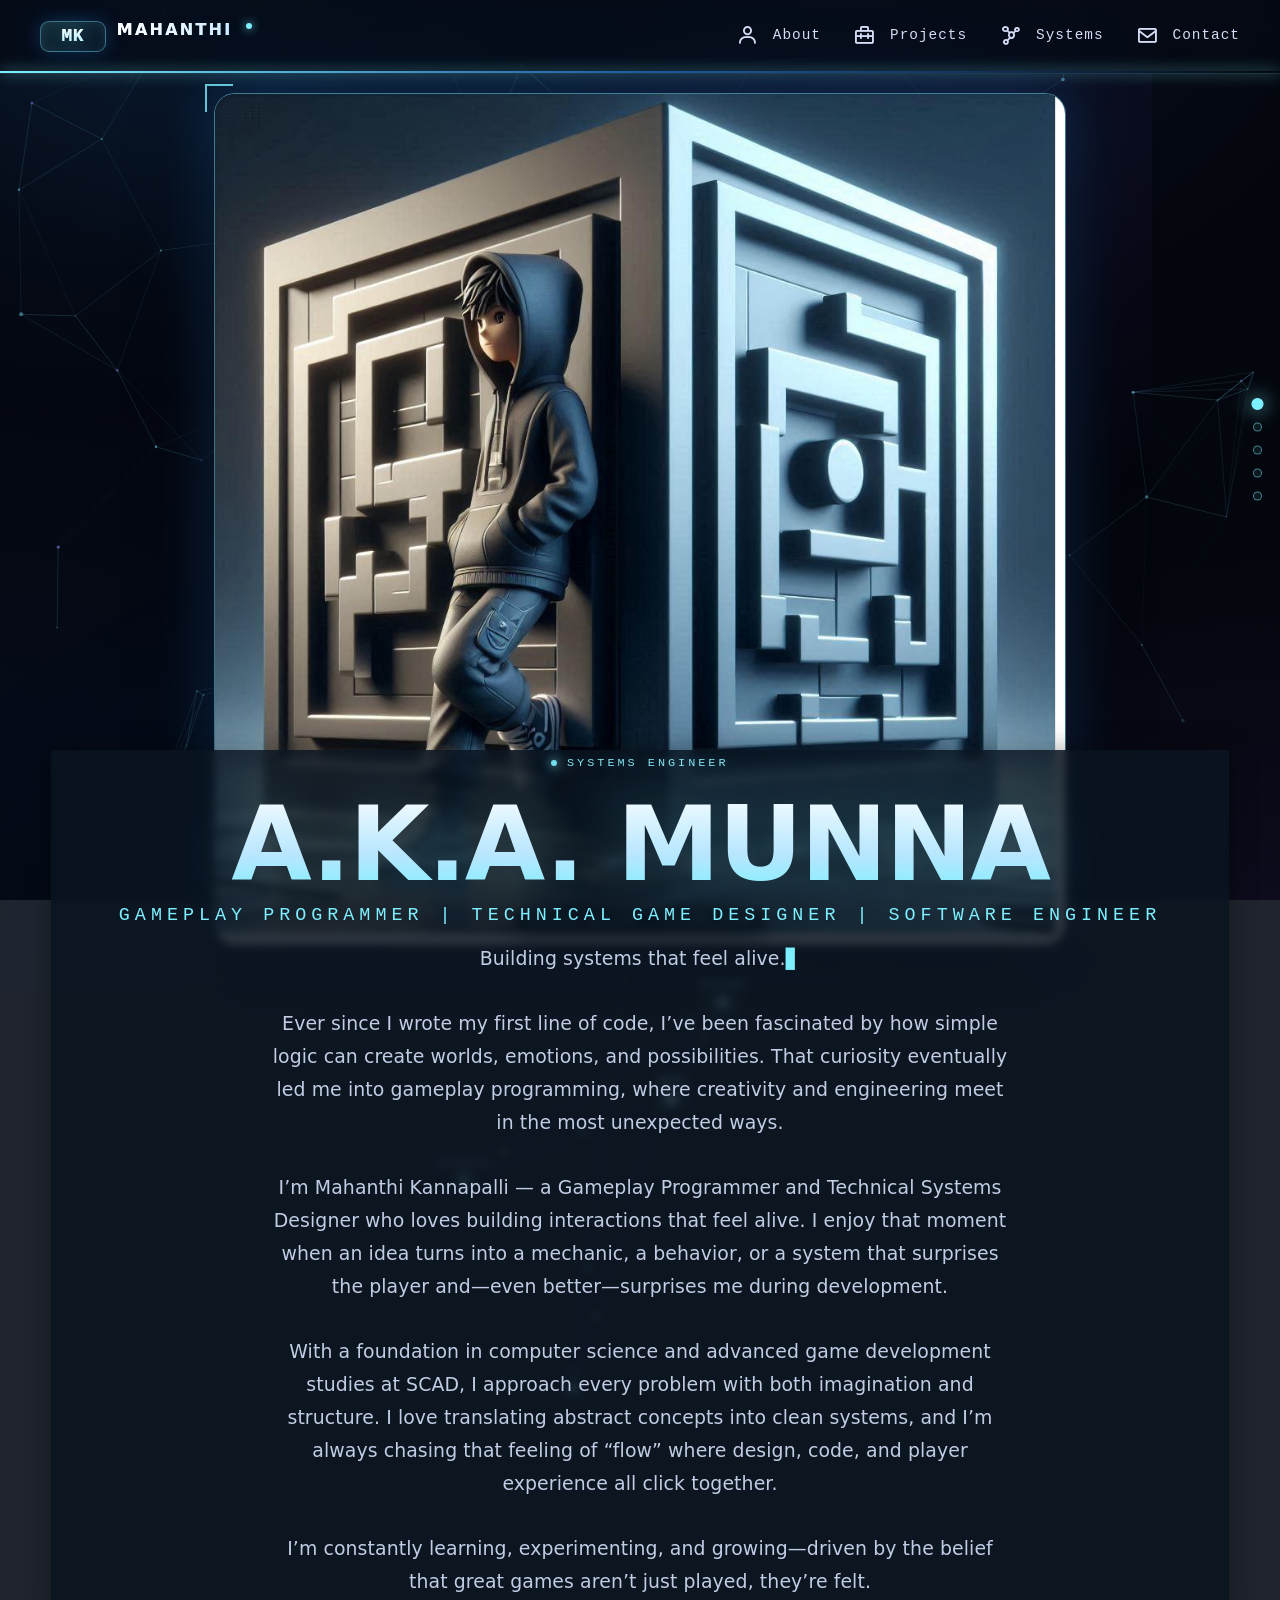
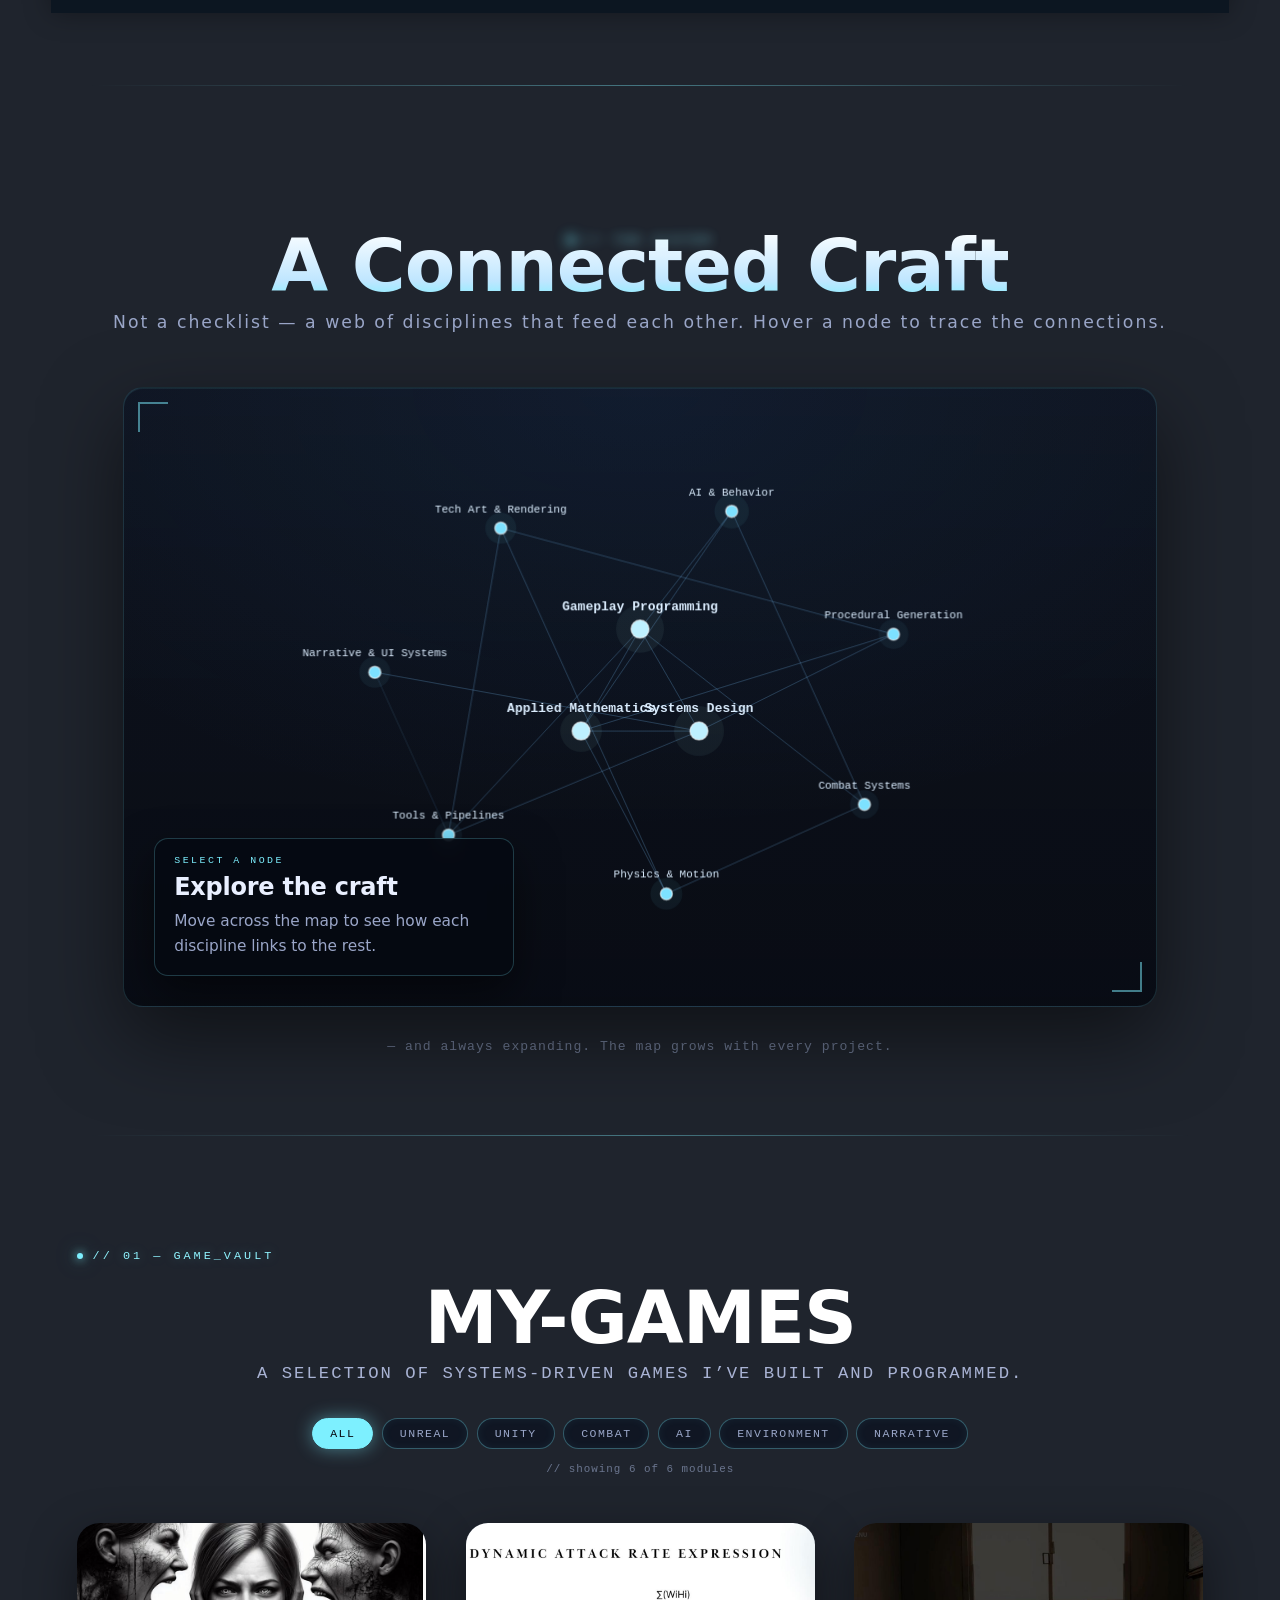
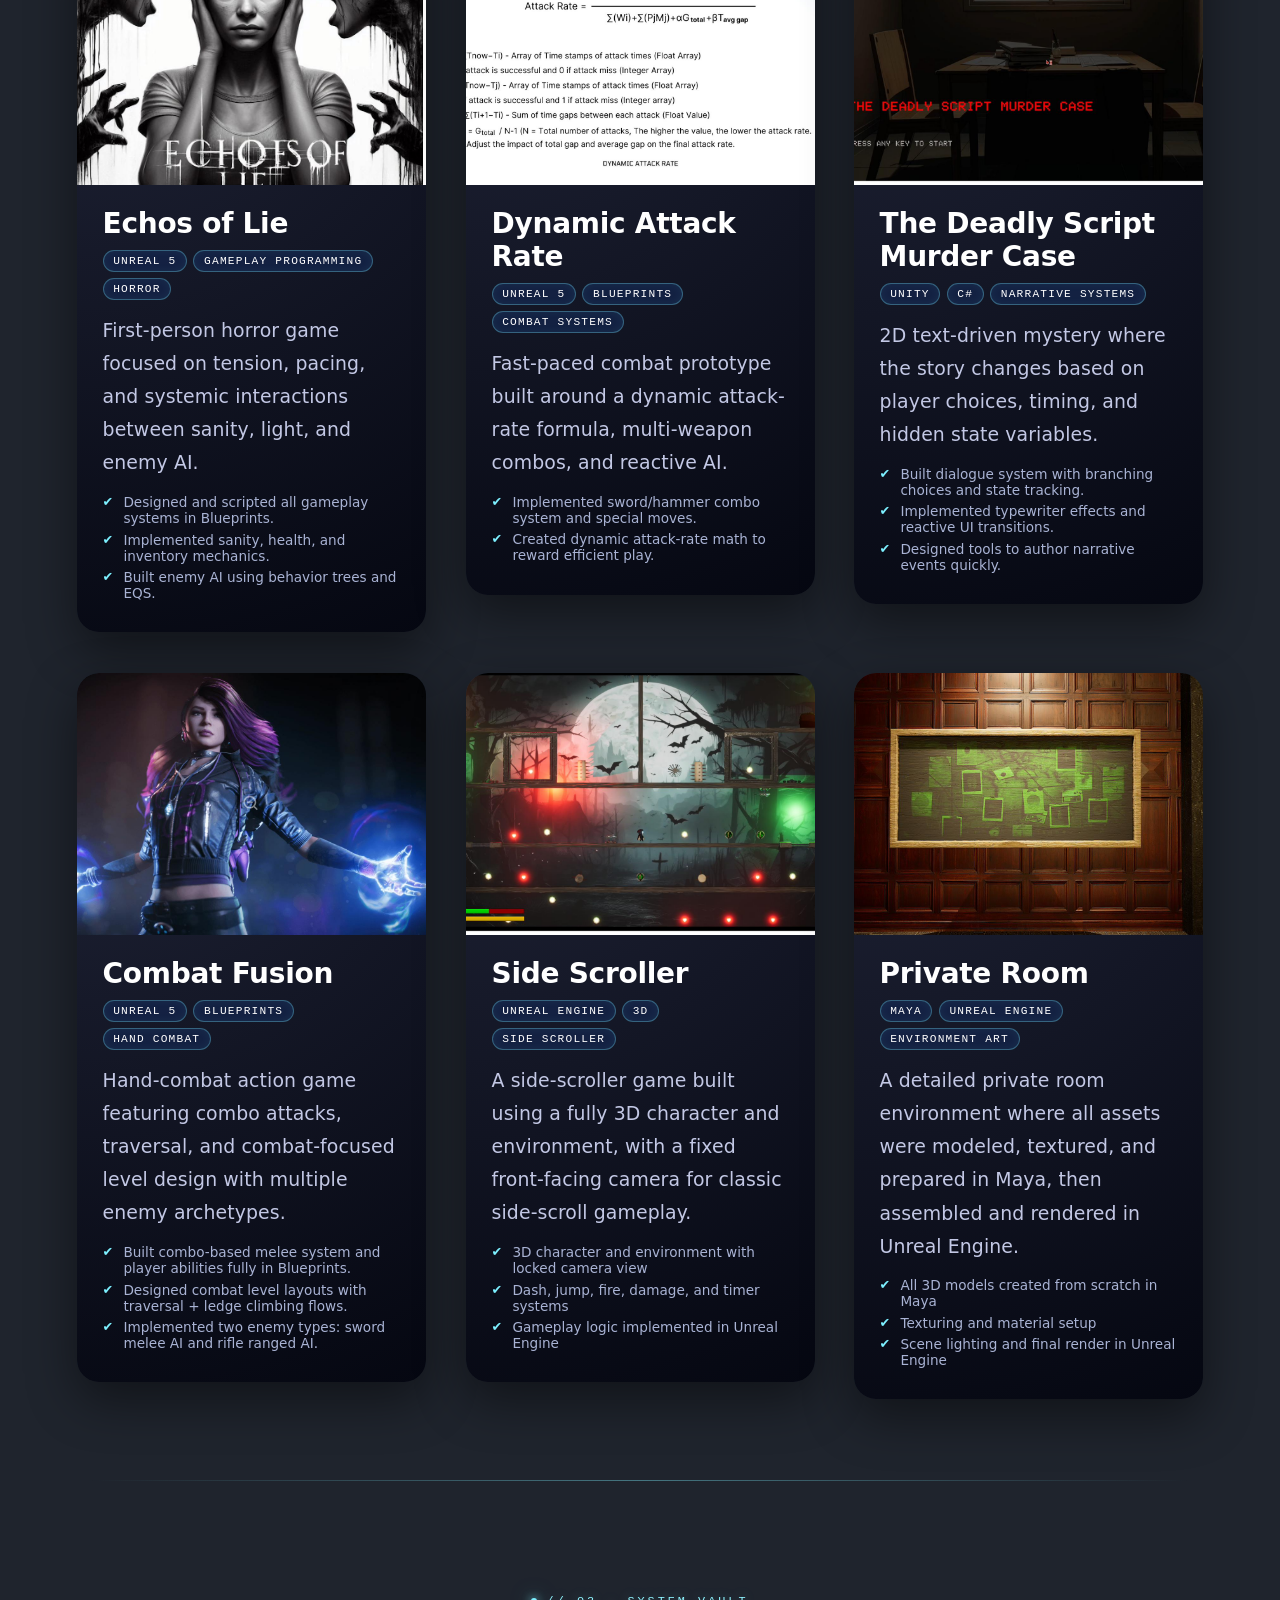
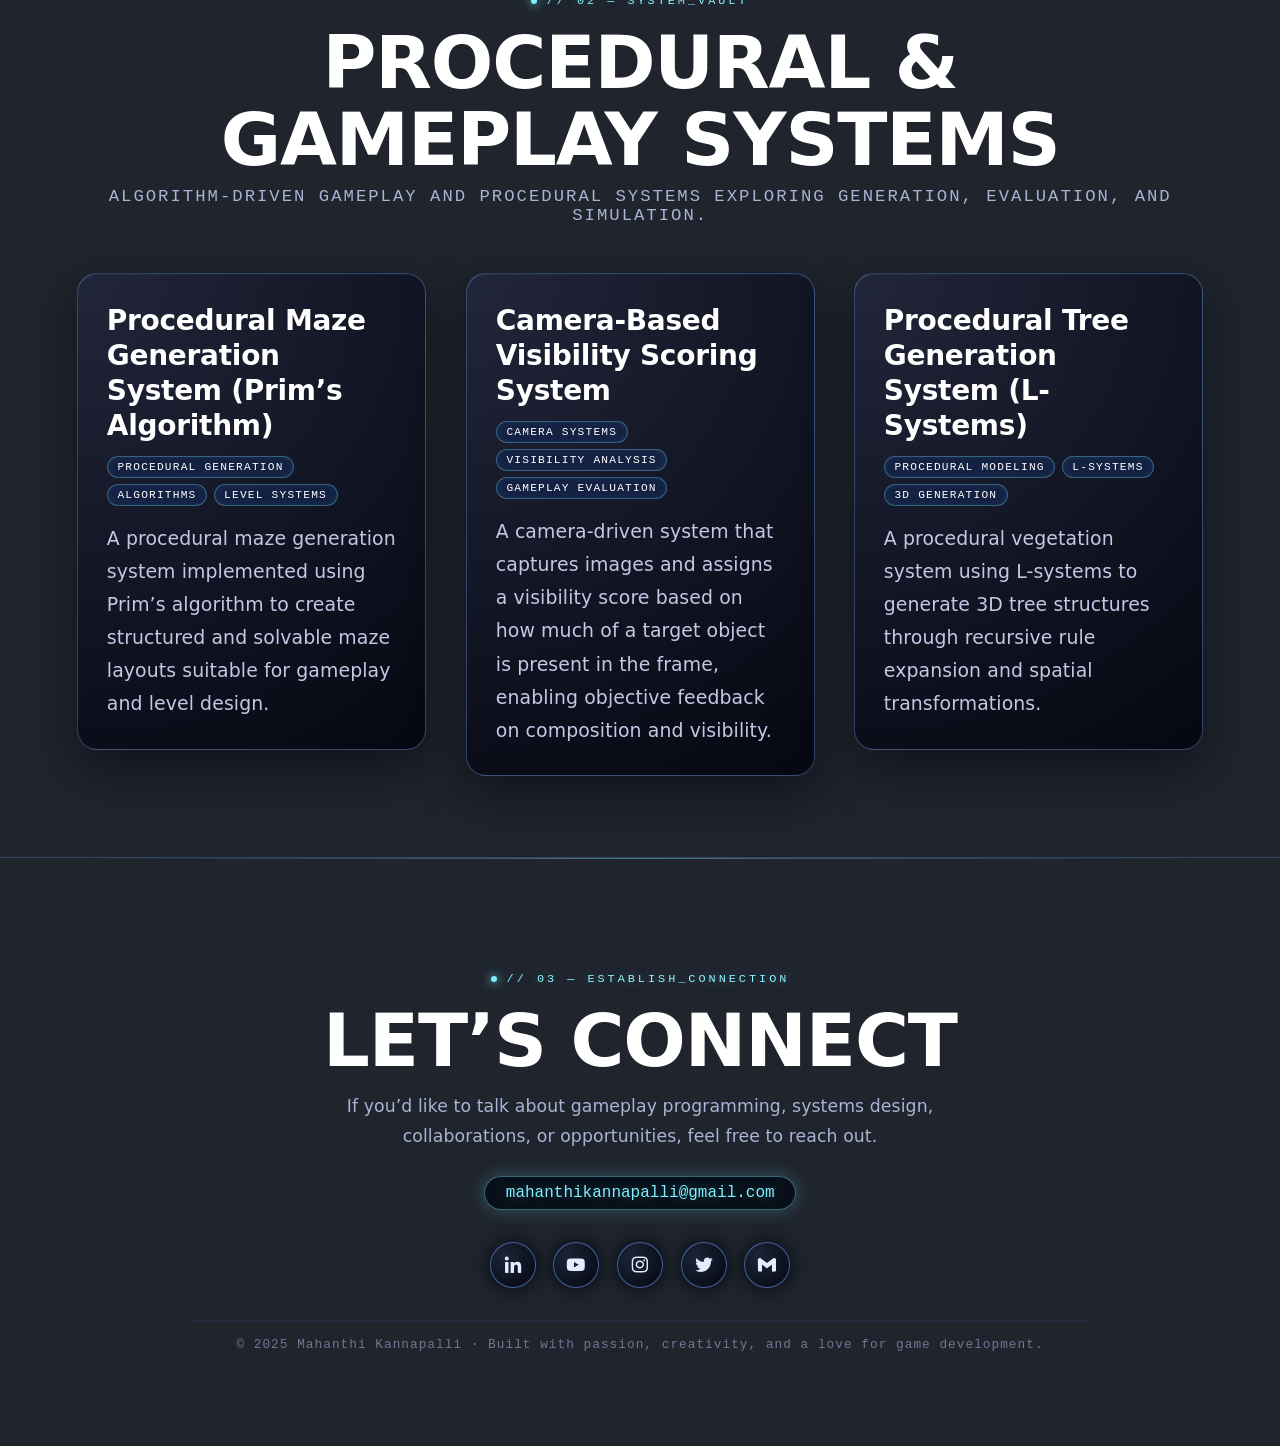
==== commit 97c9bbcd: "Add files via upload" ====
--- a/index.html
+++ b/index.html
@@ -6,8 +6,7 @@
     <meta name="viewport" content="width=device-width, initial-scale=1.0" />
     <title>Mahanthi Kannapalli — Gameplay Programmer & Technical Systems Designer</title>
 
-    <link rel="preconnect" href="https://fonts.googleapis.com">
-    <link rel="preconnect" href="https://fonts.gstatic.com" crossorigin>
+    <link rel="preconnect" href="https://api.fontshare.com" crossorigin>
     <link href="https://unpkg.com/boxicons@2.1.4/css/boxicons.min.css" rel="stylesheet">
     <link rel="stylesheet" href="style.css">
 </head>
@@ -32,7 +31,7 @@
 
 <!-- NAVBAR -->
 <nav class="navbar" aria-label="Primary">
-    <a href="#" class="logo">MAHANTHI KANNAPALLI</a>
+    <a href="#" class="logo brandmark" aria-label="Mahanthi Kannapalli — home"><span class="logo-badge" aria-hidden="true"><span class="logo-bracket">[</span><span class="logo-mono">MK</span><span class="logo-bracket">]</span></span><span class="logo-word"><span class="logo-first">MAHANTHI</span><span class="logo-last">KANNAPALLI</span></span></a>
 
     <!-- Mobile toggle (only shows on small screens) -->
     <button class="nav-toggle" type="button" aria-label="Open menu" aria-expanded="false">
@@ -158,17 +157,13 @@
 
     </div>
 
-    <a class="scroll-cue" href="#projects" aria-label="Scroll to projects">
-        <span>SCROLL</span>
-        <span class="mouse"></span>
-    </a>
 
 </section>
 
 <!-- right-side section navigation rail (desktop) -->
 <nav id="section-rail" aria-label="Section navigation">
     <a href="#about"    data-label="About"></a>
-    <a href="#capabilities" data-label="Stack"></a>
+    <a href="#capabilities" data-label="Craft"></a>
     <a href="#projects" data-label="Games"></a>
     <a href="#systems"  data-label="Systems"></a>
     <a href="#contact"  data-label="Contact"></a>
@@ -177,57 +172,39 @@
 <!-- CAPABILITIES / STACK BAND -->
 <section class="capabilities-section" id="capabilities">
     <div class="capabilities-inner">
-        <span class="sys-eyebrow center"><span class="dot"></span> // CORE_COMPETENCIES</span>
-        <h2 class="capabilities-title">THE TOOLKIT</h2>
-        <p class="capabilities-sub">Where mathematics, engineering, and play converge.</p>
-
-        <div class="cap-grid">
-            <div class="cap-meter" data-level="92">
-                <div class="cap-meter-top"><span class="cap-name">Gameplay Programming</span><span class="cap-val">92</span></div>
-                <div class="cap-track"><div class="cap-fill"></div></div>
-                <span class="cap-note">// Blueprints · C++ · gameplay loops · feel</span>
+        <span class="sys-eyebrow center"><span class="dot"></span> // THE&nbsp;SYSTEM</span>
+        <h2 class="capabilities-title">A Connected Craft</h2>
+        <p class="capabilities-sub">Not a checklist — a web of disciplines that feed each other. Hover a node to trace the connections.</p>
+
+        <!-- interactive skill constellation (rendered by systems.js) -->
+        <div class="skillmap" id="skillmap" aria-label="Interactive skill map">
+            <canvas class="skillmap-canvas"></canvas>
+            <div class="skillmap-readout" aria-live="polite">
+                <span class="smr-label">SELECT A NODE</span>
+                <span class="smr-title">Explore the craft</span>
+                <span class="smr-desc">Move across the map to see how each discipline links to the rest.</span>
             </div>
-            <div class="cap-meter" data-level="88">
-                <div class="cap-meter-top"><span class="cap-name">Systems & Algorithm Design</span><span class="cap-val">88</span></div>
-                <div class="cap-track"><div class="cap-fill"></div></div>
-                <span class="cap-note">// procedural gen · graphs · state machines</span>
-            </div>
-            <div class="cap-meter" data-level="90">
-                <div class="cap-meter-top"><span class="cap-name">Applied Mathematics</span><span class="cap-val">90</span></div>
-                <div class="cap-track"><div class="cap-fill"></div></div>
-                <span class="cap-note">// weighted sums · decay curves · vectors</span>
-            </div>
-            <div class="cap-meter" data-level="85">
-                <div class="cap-meter-top"><span class="cap-name">AI & Behavior</span><span class="cap-val">85</span></div>
-                <div class="cap-track"><div class="cap-fill"></div></div>
-                <span class="cap-note">// behavior trees · EQS · perception</span>
-            </div>
-            <div class="cap-meter" data-level="80">
-                <div class="cap-meter-top"><span class="cap-name">Technical Art & Tools</span><span class="cap-val">80</span></div>
-                <div class="cap-track"><div class="cap-fill"></div></div>
-                <span class="cap-note">// Maya · pipelines · editor tooling</span>
-            </div>
-            <div class="cap-meter" data-level="87">
-                <div class="cap-meter-top"><span class="cap-name">Narrative & UI Systems</span><span class="cap-val">87</span></div>
-                <div class="cap-track"><div class="cap-fill"></div></div>
-                <span class="cap-note">// dialogue engines · data-driven UI</span>
-            </div>
-        </div>
-
-        <div class="stack-rail" aria-label="Technology stack">
-            <span class="stack-chip">Unreal&nbsp;Engine&nbsp;5</span>
-            <span class="stack-chip">Unity</span>
-            <span class="stack-chip">C++</span>
-            <span class="stack-chip">C#</span>
-            <span class="stack-chip">Blueprints</span>
-            <span class="stack-chip">Behavior&nbsp;Trees</span>
-            <span class="stack-chip">EQS</span>
-            <span class="stack-chip">Maya</span>
-            <span class="stack-chip">Procedural&nbsp;Generation</span>
-            <span class="stack-chip">Git</span>
-            <span class="stack-chip">Linear&nbsp;Algebra</span>
-            <span class="stack-chip">ScriptableObjects</span>
-        </div>
+        </div>
+
+        <!-- data for the map (read by JS; also a readable fallback list) -->
+        <script type="application/json" id="skillmap-data">
+        {
+          "nodes": [
+            { "id": "gameplay", "label": "Gameplay Programming", "group": "core", "desc": "Designing how a game feels moment-to-moment — mechanics, controls, and the loops that make play satisfying.", "links": ["systems","math","ai","combat","tools"] },
+            { "id": "systems", "label": "Systems Design", "group": "core", "desc": "Architecting the rules and structures beneath a game so complexity stays flexible and reusable.", "links": ["gameplay","procedural","math","narrative","tools"] },
+            { "id": "math", "label": "Applied Mathematics", "group": "core", "desc": "Vectors, curves, weighted models and probability turned into mechanics that behave exactly as intended.", "links": ["gameplay","systems","physics","procedural","ai"] },
+            { "id": "ai", "label": "AI & Behavior", "group": "branch", "desc": "Behavior trees, perception and decision systems that make enemies and agents feel deliberate.", "links": ["gameplay","math","combat"] },
+            { "id": "procedural", "label": "Procedural Generation", "group": "branch", "desc": "Grammars, graph expansion and rule systems that generate worlds, layouts and structures on demand.", "links": ["systems","math","render"] },
+            { "id": "combat", "label": "Combat Systems", "group": "branch", "desc": "Damage models, timing, feedback and dynamic difficulty — the engineering behind a good fight.", "links": ["gameplay","ai","physics"] },
+            { "id": "physics", "label": "Physics & Motion", "group": "branch", "desc": "Movement, traversal and interaction tuned so bodies and objects move with weight and intent.", "links": ["math","combat","render"] },
+            { "id": "tools", "label": "Tools & Pipelines", "group": "branch", "desc": "Editor tooling and data-driven workflows so new content slots in without rewriting core logic.", "links": ["gameplay","systems","render"] },
+            { "id": "narrative", "label": "Narrative & UI Systems", "group": "branch", "desc": "Dialogue engines, branching state and responsive interfaces that carry story and feedback.", "links": ["systems","tools"] },
+            { "id": "render", "label": "Tech Art & Rendering", "group": "branch", "desc": "Shaders, visual systems and the bridge between how a game runs and how it looks.", "links": ["procedural","physics","tools"] }
+          ]
+        }
+        </script>
+
+        <p class="skillmap-hint">— and always expanding. The map grows with every project.</p>
     </div>
 </section>
 <section class="games-section" id="projects">
--- a/style.css
+++ b/style.css
@@ -1,4 +1,4 @@
-@import url('https://fonts.googleapis.com/css2?family=Space+Grotesk:wght@300;400;500;600;700&family=JetBrains+Mono:wght@400;500;600;700&display=swap');
+@import url('https://api.fontshare.com/v2/css?f[]=clash-display@400,500,600,700&f[]=satoshi@300,400,500,700&f[]=jetbrains-mono@400,500,700&display=swap');
 /* =========================================================
    1) GLOBAL / RESET
    ========================================================= */
@@ -1444,7 +1444,8 @@
     --ease-io:  cubic-bezier(0.65, 0, 0.35, 1);
 
     /* fonts */
-    --font-display: "Space Grotesk", system-ui, sans-serif;
+    --font-display: "Clash Display", system-ui, sans-serif;
+    --font-body:    "Satoshi", system-ui, sans-serif;
     --font-mono:    "JetBrains Mono", ui-monospace, monospace;
 }
 
@@ -2632,3 +2633,451 @@
     height: 2px !important;
     background: linear-gradient(90deg, transparent, var(--signal), transparent) !important;
 }
+
+/* =========================================================================
+   TYPOGRAPHY 2.0  — Clash Display + Satoshi, larger cinematic scale
+   Body text now uses Satoshi; headings use Clash Display. Everything is
+   bumped up and given more breathing room to feel premium, not cramped.
+   ========================================================================= */
+body { font-family: var(--font-body); font-size: 17px; }
+
+/* body prose → Satoshi, larger + airier */
+.home-content p,
+.project-desc, .system-desc,
+.accordion-content p,
+.project-content > section p,
+.project-content > section li,
+.contact-subtitle {
+    font-family: var(--font-body) !important;
+    font-size: clamp(1.02rem, 0.6vw + 0.9rem, 1.18rem) !important;
+    line-height: 1.75 !important;
+    letter-spacing: 0.1px !important;
+}
+
+/* headings → Clash Display, bigger with tighter tracking */
+.home-content h1 {
+    font-family: var(--font-display) !important;
+    font-size: clamp(2.8rem, 9vw, 6.5rem) !important;
+    font-weight: 600 !important;
+    letter-spacing: -0.02em !important;
+    line-height: 1.02 !important;
+}
+.home-content h2 {
+    font-family: var(--font-mono) !important;
+    font-size: clamp(0.82rem, 2.2vw, 1.15rem) !important;
+    letter-spacing: clamp(2px, 0.7vw, 5px) !important;
+}
+.games-title, .systems-title, .contact-title, .capabilities-title {
+    font-family: var(--font-display) !important;
+    font-size: clamp(2.4rem, 6.5vw, 4.6rem) !important;
+    font-weight: 600 !important;
+    letter-spacing: -0.015em !important;
+    line-height: 1.05 !important;
+}
+.project-hero-overlay h1 {
+    font-family: var(--font-display) !important;
+    font-size: clamp(2.4rem, 7vw, 5rem) !important;
+    font-weight: 600 !important;
+    letter-spacing: -0.02em !important;
+    line-height: 1.04 !important;
+}
+.section-title { font-family: var(--font-display) !important; font-weight: 600 !important;
+    font-size: clamp(1.6rem, 4vw, 2.6rem) !important; letter-spacing: -0.01em !important; }
+.project-title, .system-title {
+    font-family: var(--font-display) !important; font-weight: 600 !important;
+    font-size: clamp(1.35rem, 2.2vw, 1.75rem) !important; letter-spacing: -0.01em !important;
+}
+.accordion-title { font-family: var(--font-display) !important; font-weight: 500 !important;
+    font-size: clamp(1rem, 1.6vw, 1.2rem) !important; }
+
+/* subtitles a touch larger */
+.games-subtitle, .systems-subtitle, .capabilities-sub, .contact-subtitle {
+    font-size: clamp(0.9rem, 1.6vw, 1.08rem) !important;
+}
+
+/* nav + logo scale up slightly */
+.navbar .logo { font-family: var(--font-display) !important; font-weight: 600 !important;
+    font-size: clamp(1rem, 1.6vw, 1.2rem) !important; letter-spacing: 0.5px !important; }
+.navbar ul li a { font-size: 0.9rem !important; }
+
+/* mono accents keep JetBrains */
+.sys-eyebrow, .hero-status, .filter-chip, .filter-count,
+.project-hero-tags span, .project-tags span, .system-tags span,
+.portrait-readout, .project-glass::before, .back-link.backfx {
+    font-family: var(--font-mono) !important;
+}
+
+/* =========================================================================
+   SKILL CONSTELLATION  — interactive capability map (replaces score meters)
+   ========================================================================= */
+/* retire the old meter/chip visuals if any linger */
+.cap-grid, .stack-rail, .cap-meter { display: none !important; }
+
+.skillmap {
+    position: relative;
+    width: min(1100px, 94%);
+    margin: clamp(2rem, 5vw, 3.4rem) auto 0;
+    height: clamp(420px, 56vw, 620px);
+    border: 1px solid rgba(125, 240, 255, 0.14);
+    border-radius: 20px;
+    background:
+        radial-gradient(120% 120% at 50% 0%, rgba(47,143,255,0.07), transparent 60%),
+        linear-gradient(180deg, rgba(9,14,26,0.72), rgba(5,8,16,0.85));
+    box-shadow: inset 0 1px 0 rgba(125,240,255,0.08), 0 30px 80px rgba(0,0,0,0.5);
+    overflow: hidden;
+}
+.skillmap-canvas { position: absolute; inset: 0; width: 100%; height: 100%; display: block; }
+
+/* corner ticks — engine viewport marks */
+.skillmap::before, .skillmap::after {
+    content: ""; position: absolute; width: 28px; height: 28px;
+    border: 2px solid rgba(125,240,255,0.5); pointer-events: none; z-index: 3;
+}
+.skillmap::before { top: 14px; left: 14px; border-right: none; border-bottom: none; }
+.skillmap::after  { bottom: 14px; right: 14px; border-left: none; border-top: none; }
+
+/* readout panel (bottom-left inside the map) */
+.skillmap-readout {
+    position: absolute;
+    left: clamp(16px, 3vw, 30px);
+    bottom: clamp(16px, 3vw, 30px);
+    z-index: 4;
+    max-width: min(360px, 70%);
+    padding: 1rem 1.2rem;
+    background: rgba(5, 9, 18, 0.82);
+    border: 1px solid rgba(125, 240, 255, 0.22);
+    border-radius: 14px;
+    backdrop-filter: blur(10px);
+    box-shadow: 0 18px 44px rgba(0,0,0,0.5);
+    transition: border-color 0.3s var(--ease-out), box-shadow 0.3s var(--ease-out);
+    pointer-events: none;
+    text-align: left;
+}
+.skillmap.has-focus .skillmap-readout {
+    border-color: rgba(125,240,255,0.5);
+    box-shadow: 0 0 0 1px rgba(125,240,255,0.25), 0 22px 60px rgba(0,0,0,0.6);
+}
+.smr-label {
+    display: block;
+    font-family: var(--font-mono);
+    font-size: 0.62rem; letter-spacing: 2.5px; text-transform: uppercase;
+    color: var(--signal); margin-bottom: 0.5rem;
+}
+.smr-title {
+    display: block;
+    font-family: var(--font-display); font-weight: 600;
+    font-size: clamp(1.15rem, 2.2vw, 1.5rem);
+    color: var(--ink); line-height: 1.15; margin-bottom: 0.5rem;
+    letter-spacing: -0.01em;
+}
+.smr-desc {
+    display: block;
+    font-family: var(--font-body);
+    font-size: clamp(0.86rem, 1.4vw, 0.96rem);
+    line-height: 1.6; color: var(--ink-dim);
+}
+.skillmap-hint {
+    font-family: var(--font-mono);
+    font-size: clamp(0.72rem, 1.5vw, 0.82rem);
+    letter-spacing: 1px;
+    color: var(--ink-mute);
+    margin-top: clamp(1.4rem, 3vw, 2rem);
+    text-align: center;
+}
+#skillmap-data { display: none; }
+
+@media (max-width: 600px) {
+    .skillmap-readout { max-width: 82%; padding: 0.85rem 1rem; }
+}
+
+/* =========================================================================
+   "ADVANCED FEEL" POLISH  — depth, rhythm, and cinematic section spacing
+   ========================================================================= */
+/* more generous vertical rhythm between the big panels */
+.games-section, .systems-section, .contact-section, .capabilities-section {
+    padding-top: clamp(80px, 12vh, 160px) !important;
+    padding-bottom: clamp(60px, 9vh, 120px) !important;
+}
+
+/* section eyebrows: give them a subtle bracket so headers feel engineered */
+.sys-eyebrow.center { position: relative; }
+
+/* project + system cards: deepen shadow + smoother hover so they feel tactile */
+.project-card, .system-card {
+    box-shadow: 0 18px 50px rgba(0,0,0,0.45), inset 0 1px 0 rgba(125,240,255,0.05);
+}
+
+/* nicer scrollbar (webkit) to match the theme */
+* { scrollbar-width: thin; scrollbar-color: rgba(125,240,255,0.35) transparent; }
+*::-webkit-scrollbar { width: 10px; height: 10px; }
+*::-webkit-scrollbar-track { background: transparent; }
+*::-webkit-scrollbar-thumb {
+    background: linear-gradient(180deg, rgba(125,240,255,0.4), rgba(47,143,255,0.4));
+    border-radius: 10px; border: 2px solid rgba(5,8,16,0.9);
+}
+
+/* selection colour */
+::selection { background: rgba(125,240,255,0.28); color: #fff; }
+
+/* the hero title gets a touch more presence */
+.home-content h1 { text-shadow: 0 0 60px rgba(125,240,255,0.22); }
+
+/* =========================================================================
+   BRAND LOGO  — the top-left mark, styled distinctly from all other text
+   A bracketed [MK] monogram + a two-weight wordmark. This is the identity.
+   ========================================================================= */
+.navbar .logo.brandmark {
+    display: inline-flex;
+    align-items: center;
+    gap: 0.7rem;
+    text-decoration: none;
+    line-height: 1;
+    position: relative;
+    padding: 0.2rem 0;
+}
+
+/* the [MK] monogram badge */
+.logo-badge {
+    display: inline-flex;
+    align-items: center;
+    gap: 0.08rem;
+    font-family: var(--font-mono);
+    font-weight: 700;
+    font-size: clamp(1rem, 1.4vw, 1.2rem);
+    letter-spacing: 0.5px;
+    padding: 0.32rem 0.5rem;
+    border-radius: 9px;
+    background: linear-gradient(150deg, rgba(125,240,255,0.14), rgba(47,143,255,0.06));
+    border: 1px solid rgba(125,240,255,0.4);
+    box-shadow: 0 0 18px rgba(47,143,255,0.25), inset 0 0 12px rgba(125,240,255,0.1);
+    color: #eaf7ff;
+    transition: box-shadow 0.35s var(--ease-out), border-color 0.35s, transform 0.35s var(--ease-out);
+}
+.logo-bracket { color: var(--signal); opacity: 0.9; }
+.logo-mono {
+    background: linear-gradient(180deg, #ffffff, #a9f0ff);
+    -webkit-background-clip: text; background-clip: text; -webkit-text-fill-color: transparent;
+    text-shadow: 0 0 20px rgba(125,240,255,0.4);
+}
+
+/* the wordmark */
+.logo-word {
+    display: inline-flex;
+    flex-direction: column;
+    line-height: 1.02;
+}
+.logo-first {
+    font-family: var(--font-display);
+    font-weight: 600;
+    font-size: clamp(0.92rem, 1.25vw, 1.12rem);
+    letter-spacing: 0.14em;
+    background: linear-gradient(90deg, #ffffff, #cfeaff);
+    -webkit-background-clip: text; background-clip: text; -webkit-text-fill-color: transparent;
+}
+.logo-last {
+    font-family: var(--font-mono);
+    font-weight: 500;
+    font-size: clamp(0.56rem, 0.85vw, 0.68rem);
+    letter-spacing: 0.42em;
+    color: var(--signal);
+    text-transform: uppercase;
+    margin-top: 2px;
+    opacity: 0.85;
+}
+
+/* hover: the badge lights up + lifts subtly */
+.navbar .logo.brandmark:hover .logo-badge {
+    border-color: rgba(125,240,255,0.85);
+    box-shadow: 0 0 28px rgba(47,143,255,0.5), inset 0 0 16px rgba(125,240,255,0.2);
+    transform: translateY(-1px);
+}
+.navbar .logo.brandmark:hover .logo-first { filter: brightness(1.15); }
+
+/* a live signal dot pulsing next to the wordmark */
+.navbar .logo.brandmark::after {
+    content: "";
+    width: 6px; height: 6px; border-radius: 50%;
+    background: var(--signal);
+    box-shadow: 0 0 10px var(--signal);
+    margin-left: 0.15rem;
+    align-self: flex-start;
+    margin-top: 0.1rem;
+    animation: hudBlink 2.6s var(--ease-io) infinite;
+}
+
+/* condense the wordmark on small screens: show badge + first line only */
+@media (max-width: 560px) {
+    .logo-last { display: none; }
+    .logo-first { font-size: 0.9rem; letter-spacing: 0.1em; }
+    .navbar .logo.brandmark::after { display: none; }
+}
+@media (max-width: 380px) {
+    .logo-word { display: none; }   /* just the [MK] badge on very small screens */
+}
+
+/* =========================================================================
+   NAVBAR REVEAL 2.0  — a "draw-in" assembly instead of a plain slide-down
+   1) a glowing scan-line sweeps across the bar from the left
+   2) the bar surface fades in
+   3) the brand mark + each link stagger-rise into place
+   Orchestrated by .nav-armed (added by systems.js after load).
+   ========================================================================= */
+.navbar {
+    /* neutralize the old slide animation; we drive reveal ourselves */
+    animation: none !important;
+    transform: none !important;
+    opacity: 1 !important;
+    overflow: visible;
+}
+
+/* the scan-line that draws across the bottom edge of the bar */
+.navbar::after {
+    content: "";
+    position: absolute;
+    left: 0; bottom: 0;
+    height: 2px; width: 100%;
+    background: linear-gradient(90deg, var(--signal), rgba(47,143,255,0.6), transparent);
+    box-shadow: 0 0 14px var(--signal);
+    transform: scaleX(0);
+    transform-origin: left center;
+    transition: transform 0.9s var(--ease-out);
+}
+.navbar.nav-armed::after { transform: scaleX(1); }
+
+/* bar surface fade */
+.navbar {
+    background: rgba(6,10,19,0);
+    transition: background 0.6s ease, box-shadow 0.4s ease, backdrop-filter 0.6s ease;
+}
+.navbar.nav-armed {
+    background: rgba(6,10,19,0.72);
+    backdrop-filter: blur(14px) saturate(140%);
+}
+
+/* brand + links start hidden, then rise in when armed */
+.navbar .logo.brandmark,
+.navbar ul.nav-links > li {
+    opacity: 0;
+    transform: translateY(-14px);
+    transition: opacity 0.6s var(--ease-out), transform 0.6s var(--ease-out);
+}
+.navbar.nav-armed .logo.brandmark { opacity: 1; transform: translateY(0); transition-delay: 0.35s; }
+.navbar.nav-armed ul.nav-links > li { opacity: 1; transform: translateY(0); }
+/* stagger each nav item */
+.navbar.nav-armed ul.nav-links > li:nth-child(1) { transition-delay: 0.55s; }
+.navbar.nav-armed ul.nav-links > li:nth-child(2) { transition-delay: 0.65s; }
+.navbar.nav-armed ul.nav-links > li:nth-child(3) { transition-delay: 0.75s; }
+.navbar.nav-armed ul.nav-links > li:nth-child(4) { transition-delay: 0.85s; }
+
+/* the mobile toggle also fades in */
+.nav-toggle { opacity: 0; transition: opacity 0.5s ease 0.5s; }
+.navbar.nav-armed ~ .nav-toggle,
+.nav-armed .nav-toggle { opacity: 1; }
+
+@media (prefers-reduced-motion: reduce) {
+    .navbar .logo.brandmark,
+    .navbar ul.nav-links > li,
+    .nav-toggle { opacity: 1 !important; transform: none !important; }
+    .navbar::after { transform: scaleX(1) !important; }
+}
+
+/* =========================================================================
+   TEXT & HIGHLIGHT POLISH  — crisper glows, cleaner gradient text, contrast
+   ========================================================================= */
+/* gradient headings: add a hairline crispness so they don't look muddy */
+.home-content h1,
+.games-title, .systems-title, .contact-title, .capabilities-title,
+.project-hero-overlay h1 {
+    -webkit-font-smoothing: antialiased;
+    text-rendering: optimizeLegibility;
+}
+
+/* cyan "highlight" accents (eyebrows, mono labels): tighten + brighten */
+.sys-eyebrow {
+    color: #8ff4ff;
+    text-shadow: 0 0 12px rgba(125,240,255,0.35);
+}
+.sys-eyebrow .dot { box-shadow: 0 0 10px var(--signal), 0 0 20px rgba(125,240,255,0.5); }
+
+/* body text: nudge contrast up a touch for readability on dark */
+.home-content p { color: #c2cce4 !important; }
+.project-content > section p,
+.accordion-content p { color: #bcc6e0 !important; }
+
+/* tag pills: crisper edge + subtle inner glow so highlights read cleanly */
+.project-hero-tags span, .project-tags span, .system-tags span, .filter-chip {
+    border-color: rgba(125,240,255,0.32);
+    box-shadow: inset 0 0 10px rgba(125,240,255,0.06);
+}
+
+/* links in nav: brighter hover + crisper underline */
+.navbar ul li a { color: #d4ddf5; }
+.navbar ul li a:hover { color: #ffffff; }
+.navbar ul li a span::after { box-shadow: 0 0 8px var(--signal); }
+
+/* selection + focus glow refinement */
+:focus-visible { outline: 2px solid rgba(125,240,255,0.6); outline-offset: 3px; border-radius: 4px; }
+
+/* the emailpill / contact highlight */
+.contact-email {
+    text-shadow: 0 0 14px rgba(125,240,255,0.3);
+    border-color: rgba(125,240,255,0.4) !important;
+}
+
+/* =========================================================================
+   RESPONSIVE HARDENING  — scale cleanly from ultrawide down to small phones
+   ========================================================================= */
+/* nav height scales a touch with viewport */
+:root { --nav-h: clamp(58px, 7vw, 74px); }
+
+/* never allow horizontal scrollbars from any effect layer */
+html, body { max-width: 100%; overflow-x: hidden; }
+#depth-field, #grid-overlay, #hero-graph { max-width: 100vw; }
+
+/* fluid section padding everywhere so nothing feels cramped or too loose */
+.games-section, .systems-section, .contact-section, .capabilities-section {
+    padding-left: clamp(18px, 6vw, 90px) !important;
+    padding-right: clamp(18px, 6vw, 90px) !important;
+}
+
+/* grids reflow gracefully */
+@media (max-width: 1100px) {
+    .projects-grid, .systems-grid { gap: clamp(16px, 3vw, 28px); }
+}
+
+/* tablet: tighten hero + headings */
+@media (max-width: 860px) {
+    .navbar { padding: 0 clamp(16px, 5vw, 40px); }
+    .home-content h1 { font-size: clamp(2.6rem, 12vw, 4.6rem) !important; }
+    .skillmap { height: clamp(440px, 78vw, 560px); }
+}
+
+/* phones: single-column, larger tap targets */
+@media (max-width: 600px) {
+    .games-title, .systems-title, .contact-title, .capabilities-title {
+        font-size: clamp(2rem, 9vw, 2.8rem) !important;
+    }
+    .project-hero-overlay h1 { font-size: clamp(2rem, 10vw, 3rem) !important; }
+    .filter-bar { gap: 0.4rem; }
+    .filter-chip { padding: 0.42rem 0.8rem; }
+    .project-hero-tags { gap: 0.4rem; }
+    /* skillmap labels can crowd on small screens; shrink the panel text */
+    .smr-title { font-size: 1.1rem; }
+}
+
+/* very small phones */
+@media (max-width: 380px) {
+    body { font-size: 15.5px; }
+    .home-content h1 { font-size: clamp(2.2rem, 14vw, 3rem) !important; }
+}
+
+/* large desktops: cap and center so it never stretches awkwardly */
+@media (min-width: 1700px) {
+    .games-inner, .systems-inner, .contact-inner, .capabilities-inner { max-width: 1300px; }
+}
+
+/* respect notches / safe areas on modern phones */
+@supports (padding: max(0px)) {
+    .navbar { padding-left: max(clamp(16px,5vw,40px), env(safe-area-inset-left));
+              padding-right: max(clamp(16px,5vw,40px), env(safe-area-inset-right)); }
+}
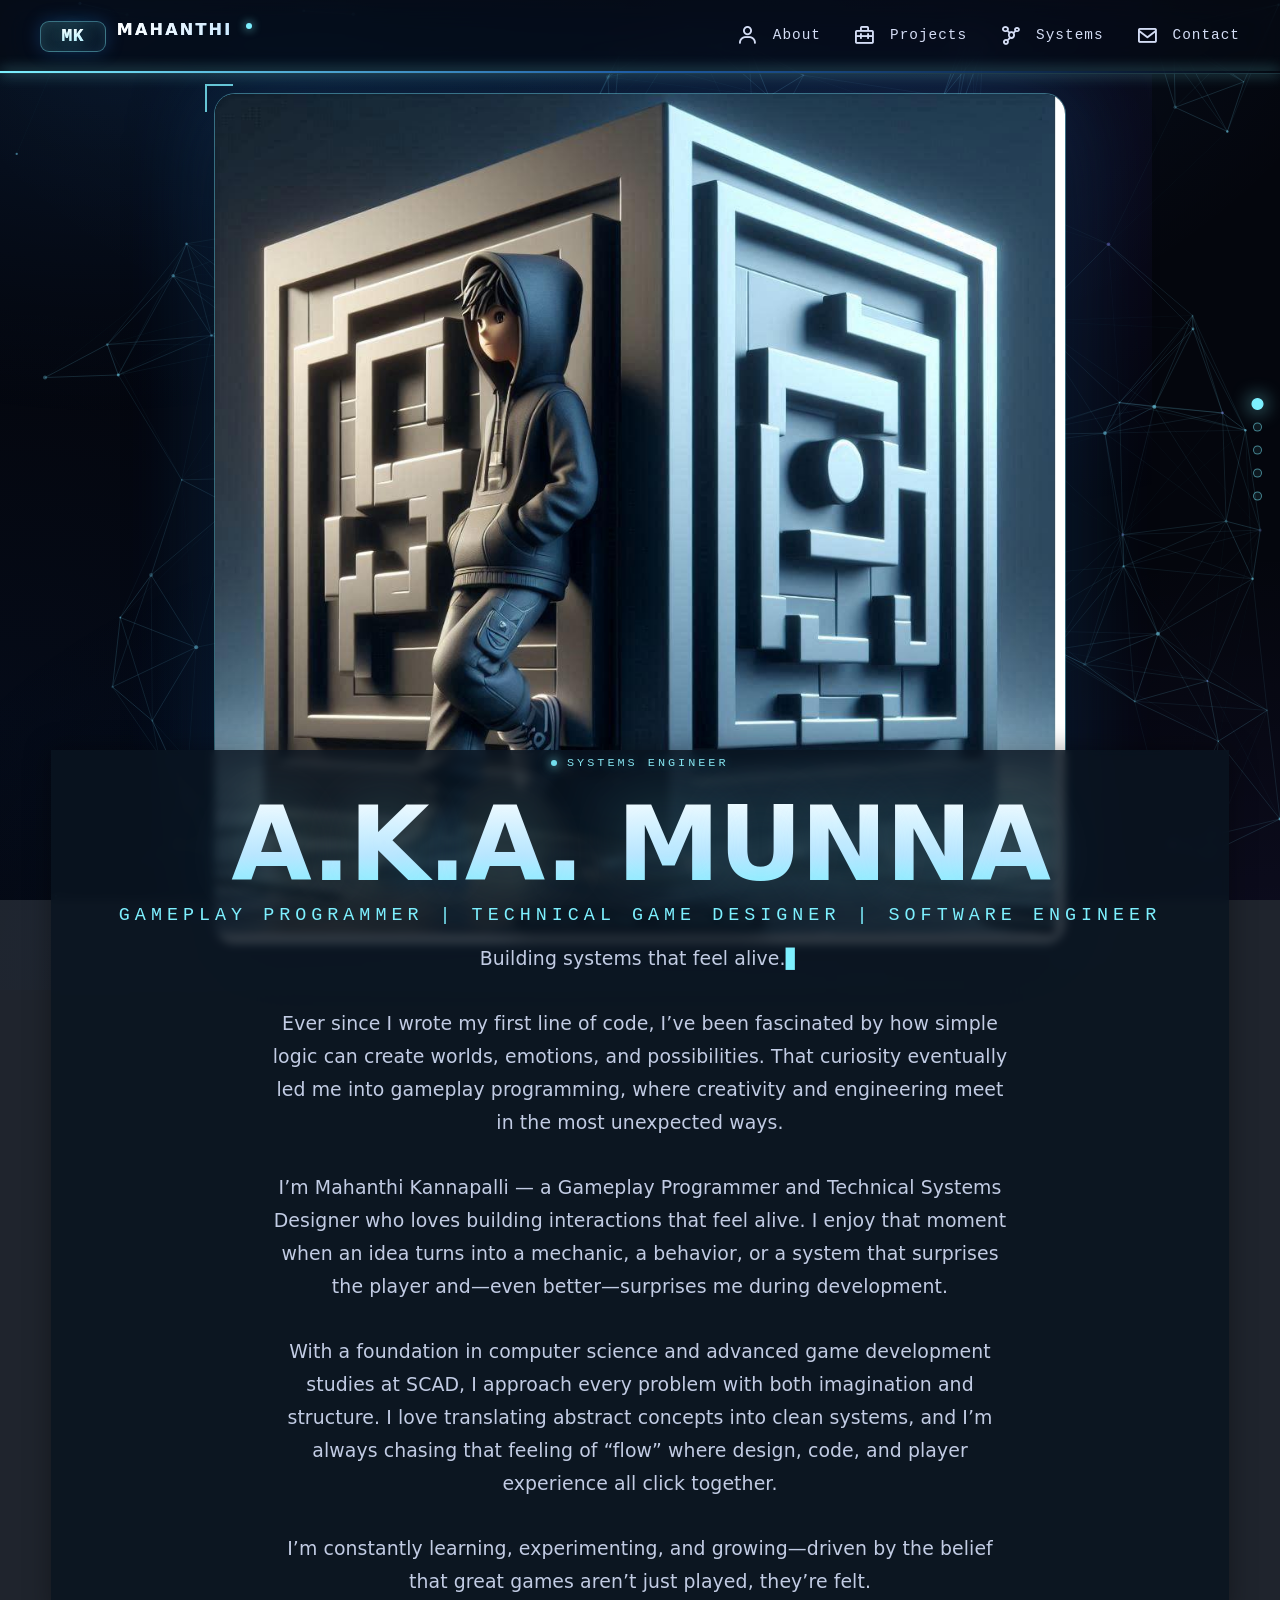
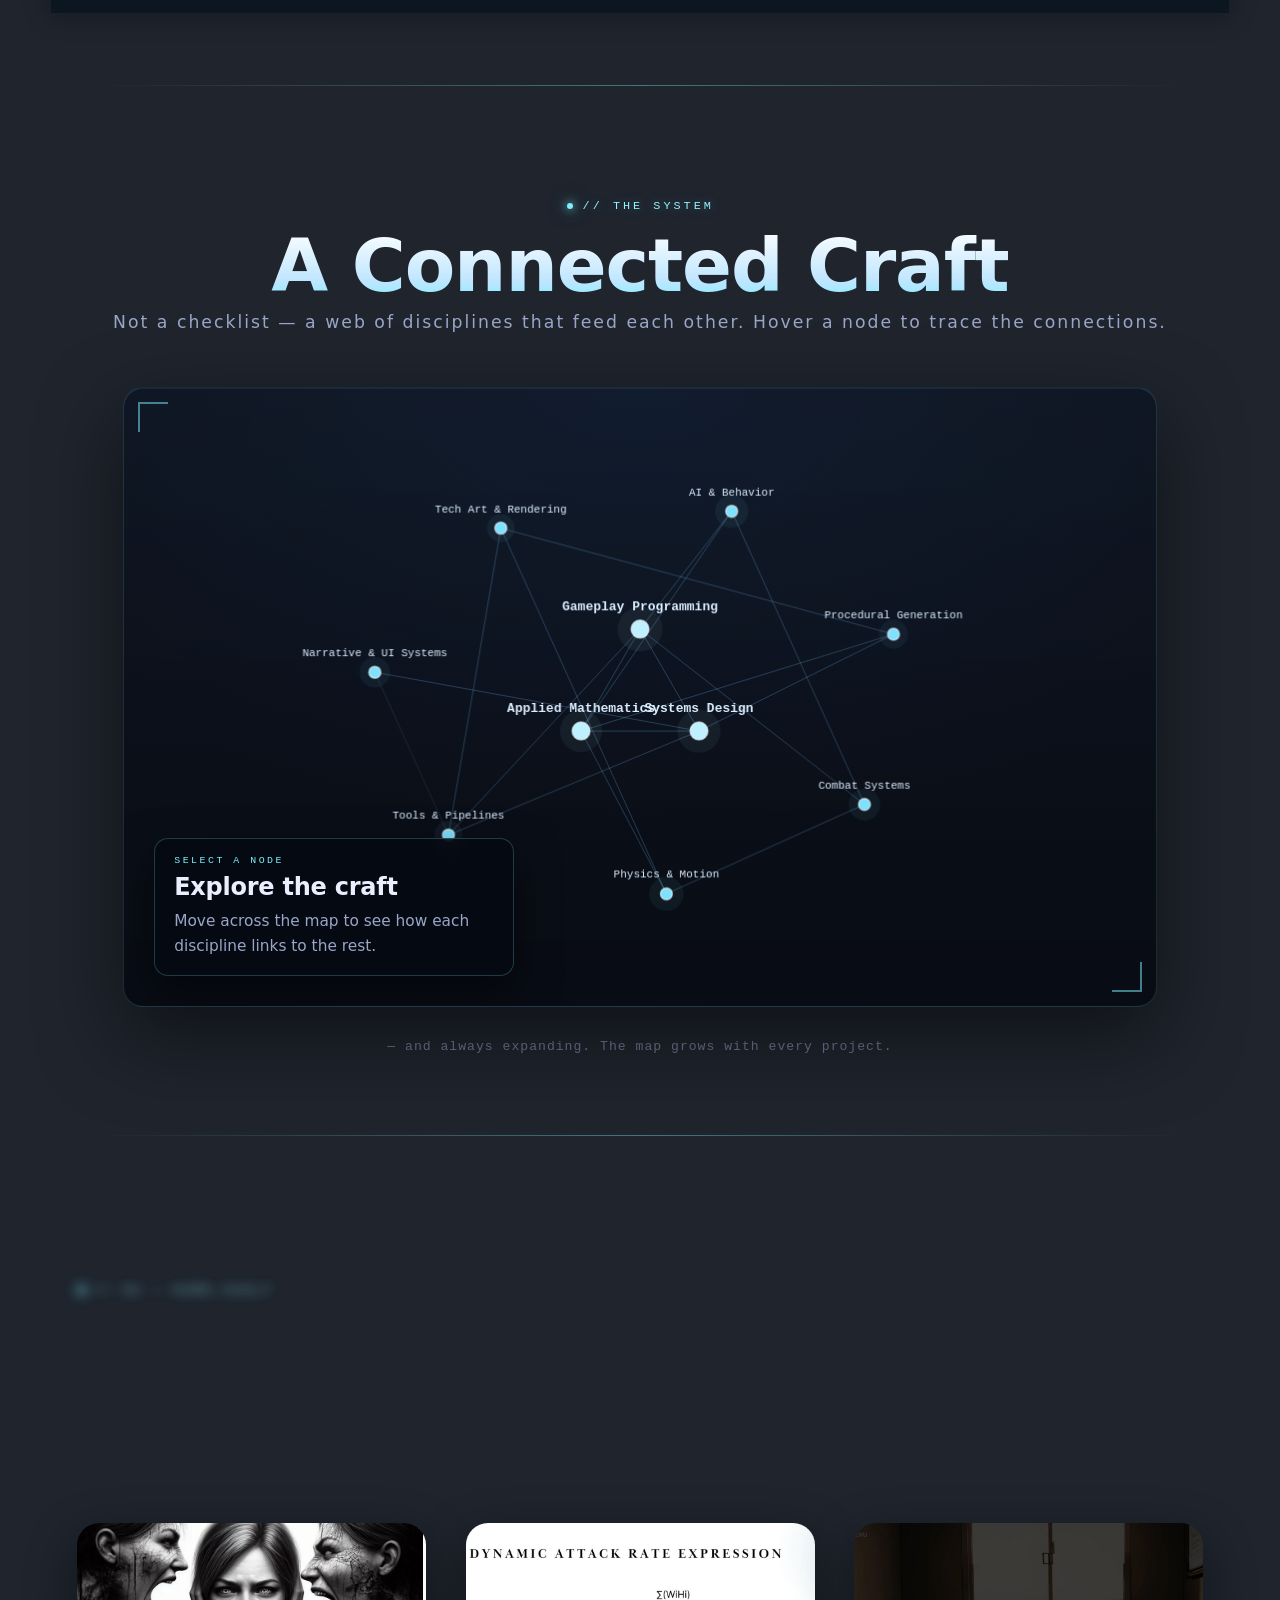
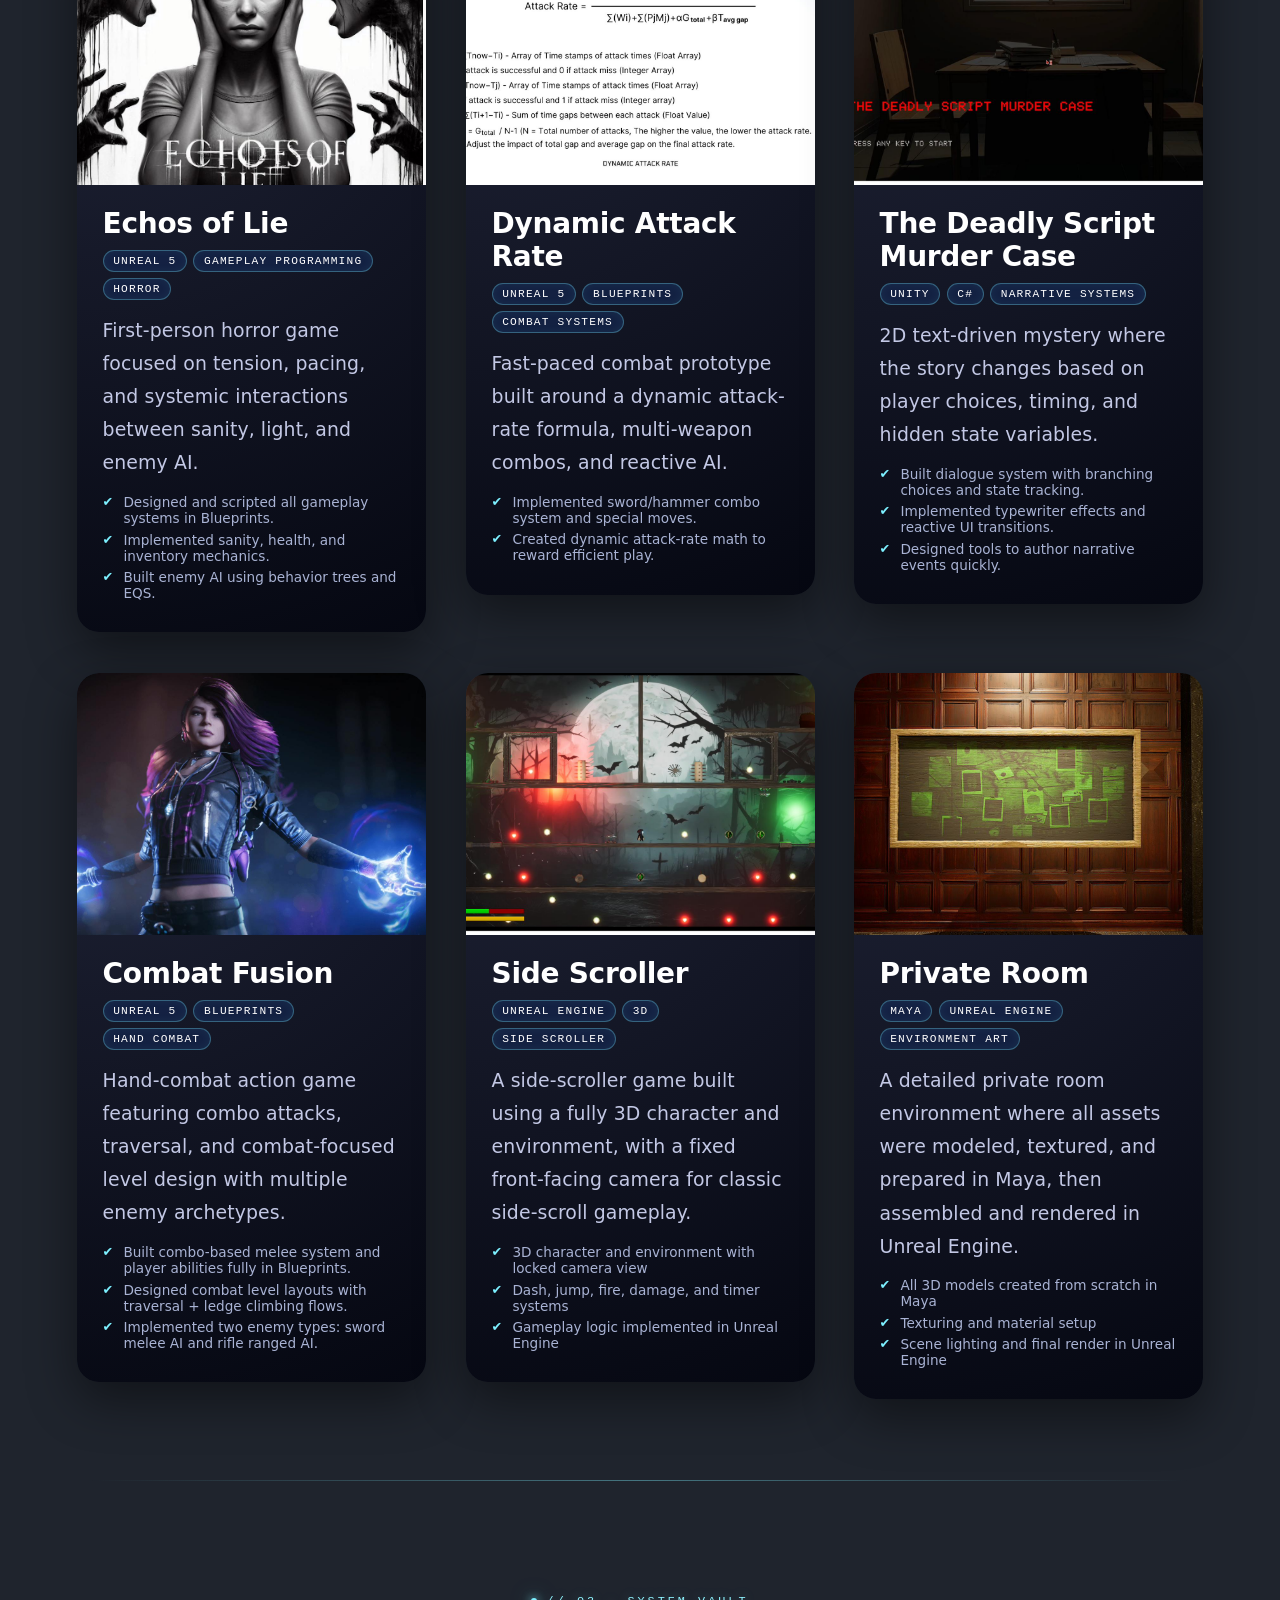
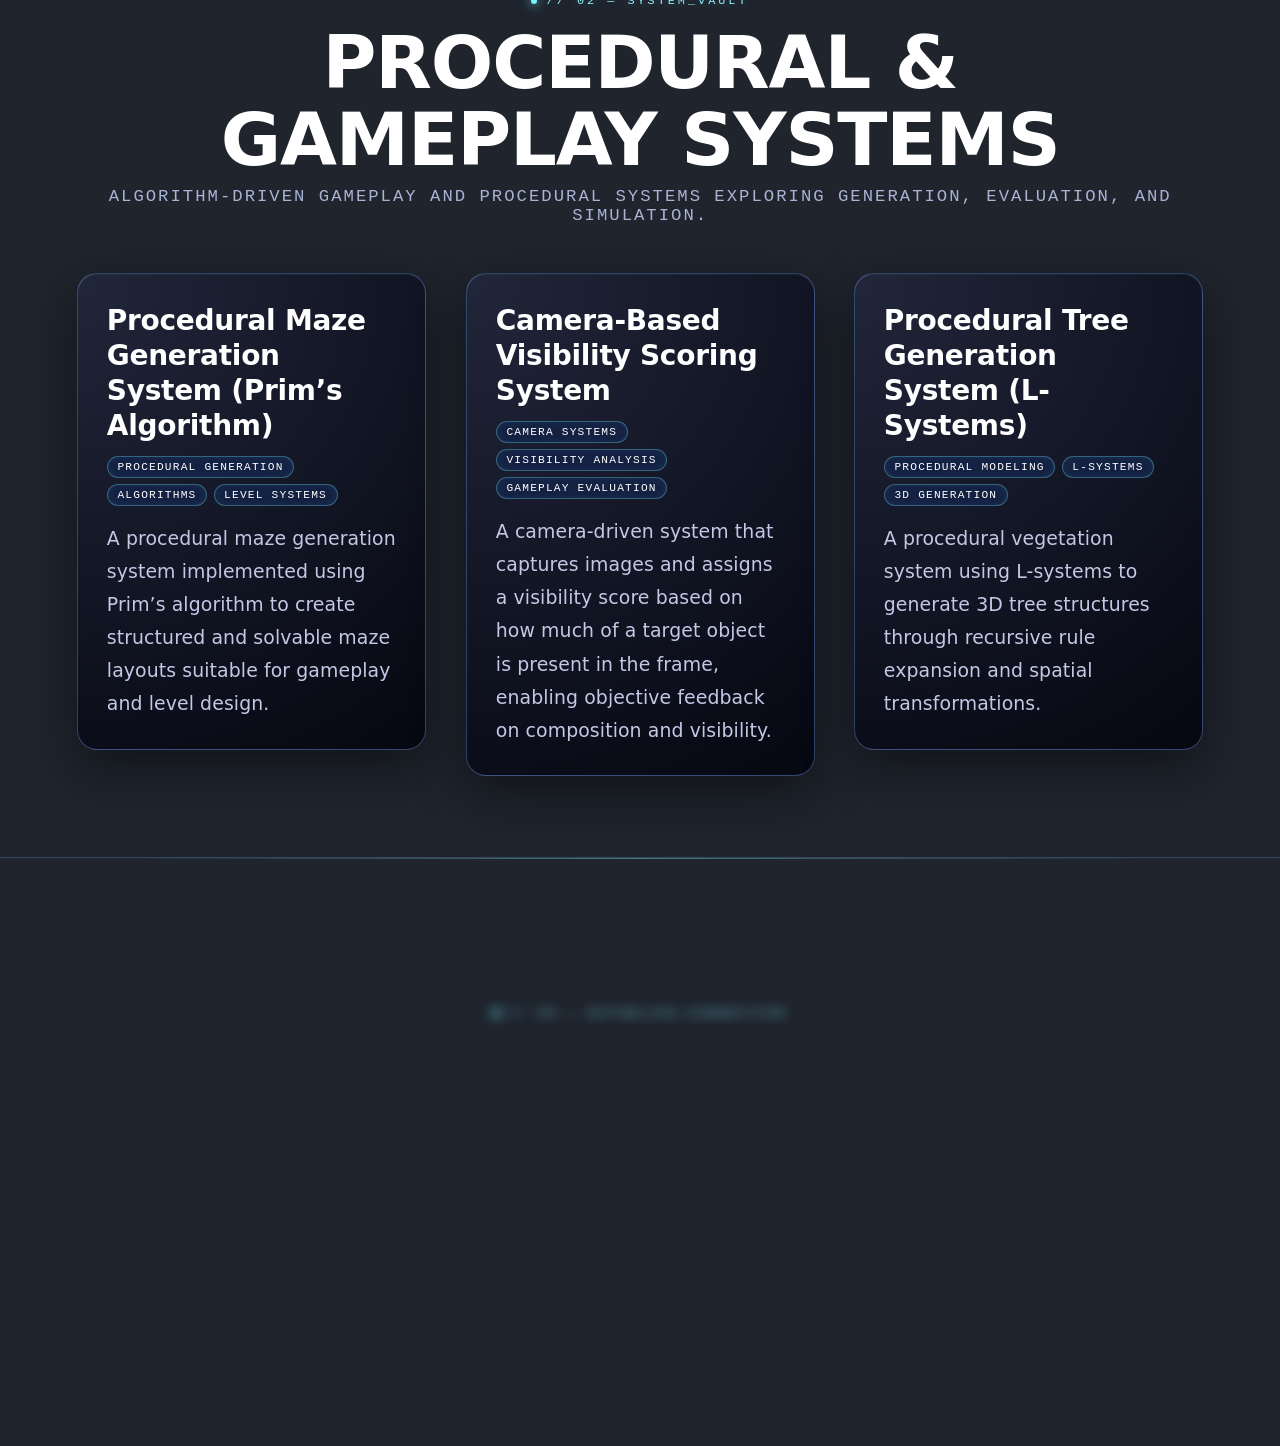
==== commit 923f117a: "Add files via upload" ====
--- a/index.html
+++ b/index.html
@@ -10,7 +10,7 @@
     <link href="https://unpkg.com/boxicons@2.1.4/css/boxicons.min.css" rel="stylesheet">
     <link rel="stylesheet" href="style.css">
 </head>
-<body>
+<body data-loader="home">
 
 <!-- ⭐ FULL SCREEN STAR EXPLOSION LOADER -->
 <div id="loader">
@@ -77,8 +77,7 @@
 <!-- HERO / ABOUT SECTION -->
 <section class="home">
 
-    <!-- live node-graph signature (canvas injected by systems.js) -->
-    <div id="hero-graph" aria-hidden="true"></div>
+    <!-- unified constellation background is shared across all pages (systems.js) -->
 
     <!-- optional bars background (if you want to use later) -->
     <div class="bars-animation">
--- a/style.css
+++ b/style.css
@@ -3081,3 +3081,21 @@
     .navbar { padding-left: max(clamp(16px,5vw,40px), env(safe-area-inset-left));
               padding-right: max(clamp(16px,5vw,40px), env(safe-area-inset-right)); }
 }
+
+/* =========================================================================
+   HOME BACKGROUND FIX — remove the redundant hero-graph layer
+   The home page now uses ONLY the unified constellation background (same as
+   every page), so it reads as one cohesive field instead of a patched panel.
+   ========================================================================= */
+#hero-graph { display: none !important; }
+
+/* make the portrait panel let the constellation breathe through it a bit,
+   so there's no hard "seam" where the panel meets the background */
+.home-img .img-box { background: transparent !important; }
+.home-img .img-item {
+    /* keep the portrait crisp but let its frame glow blend into the field */
+    box-shadow:
+        0 0 0 1px rgba(125, 240, 255, 0.4),
+        0 30px 80px rgba(0, 0, 0, 0.55),
+        0 0 90px rgba(47, 143, 255, 0.28) !important;
+}
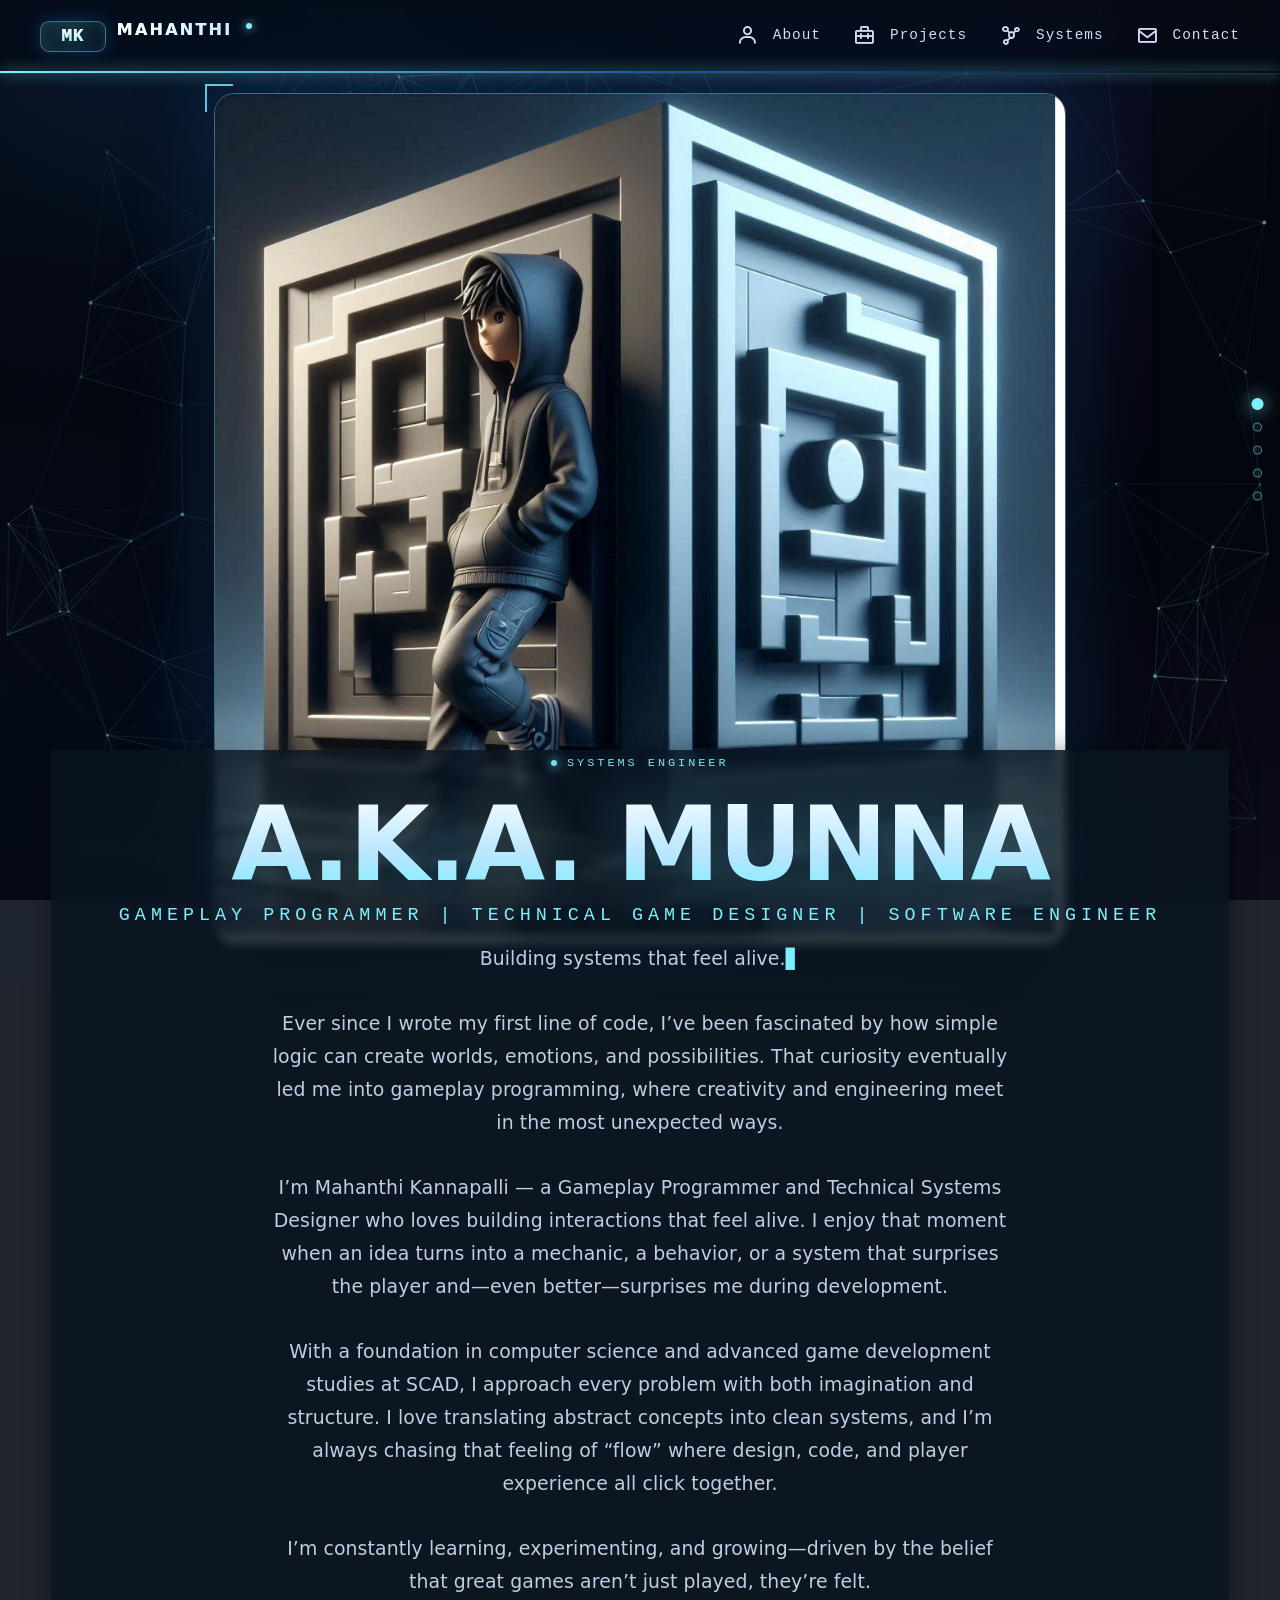
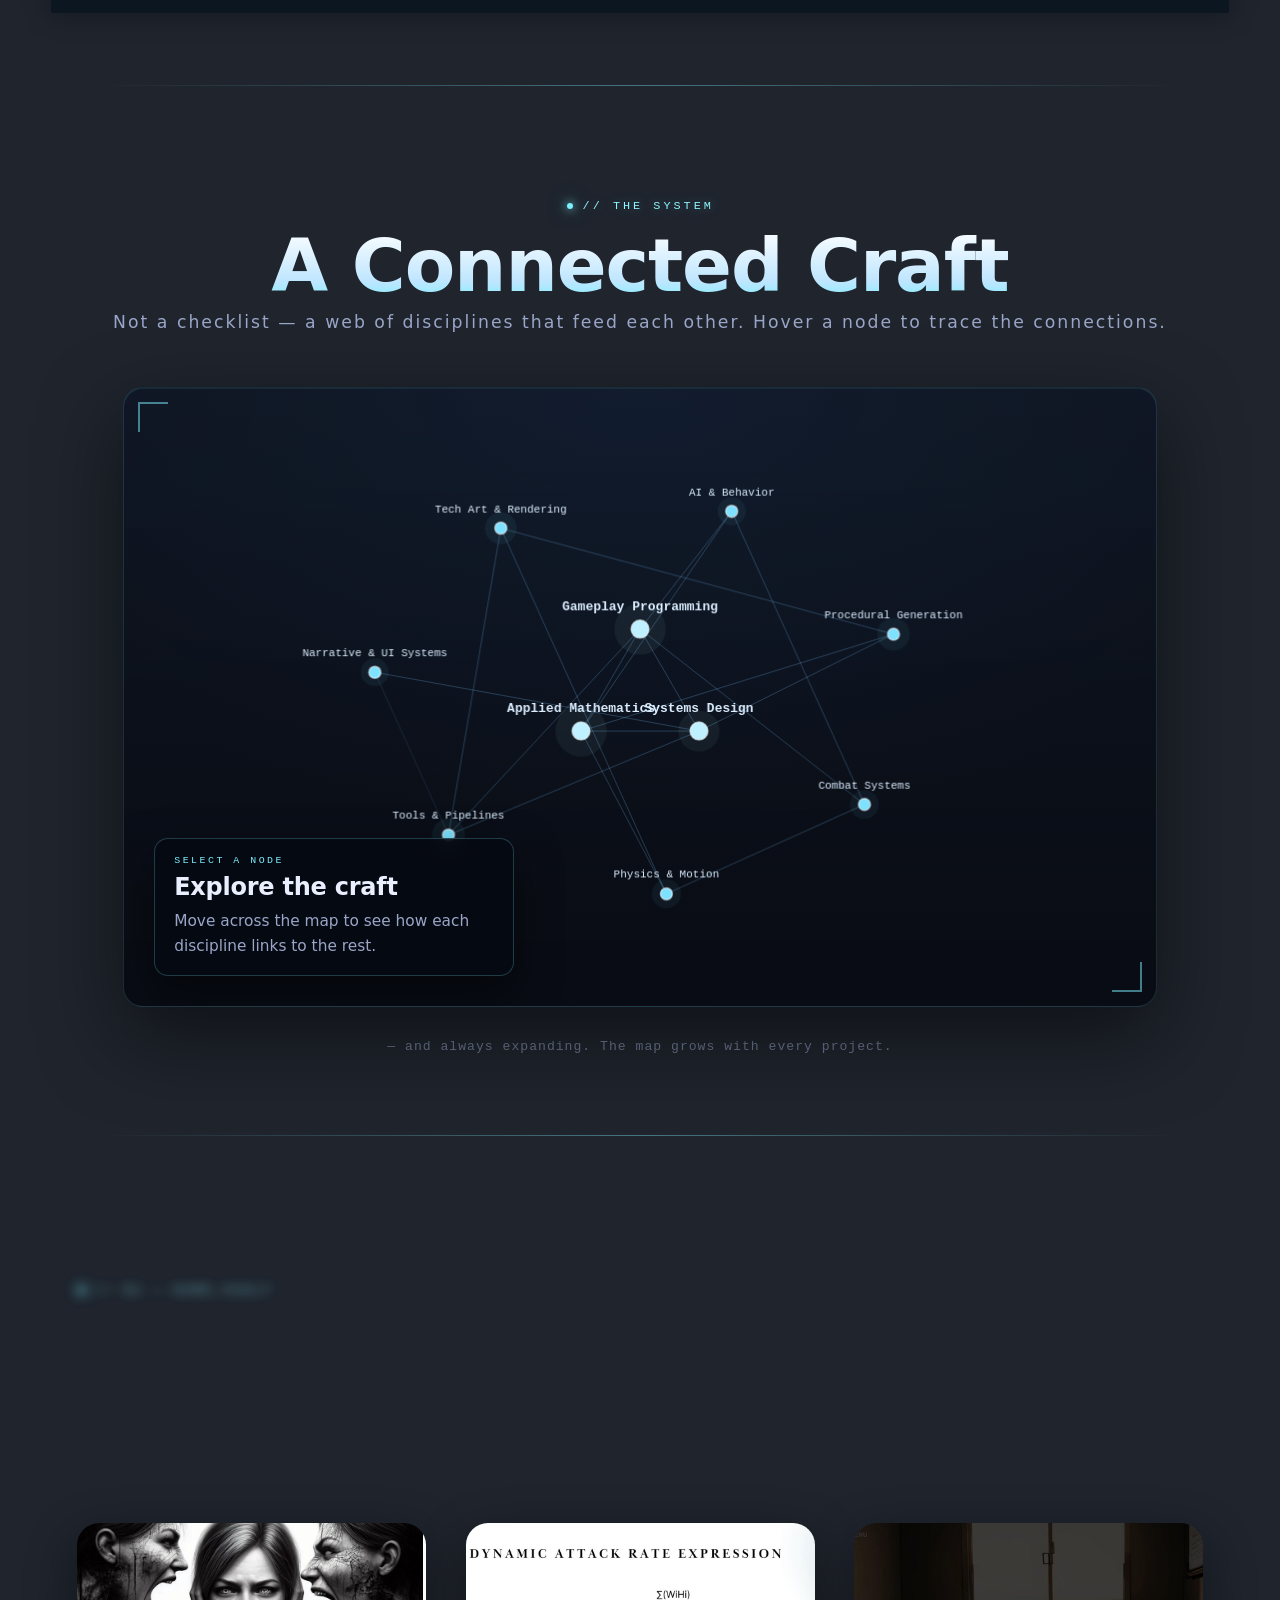
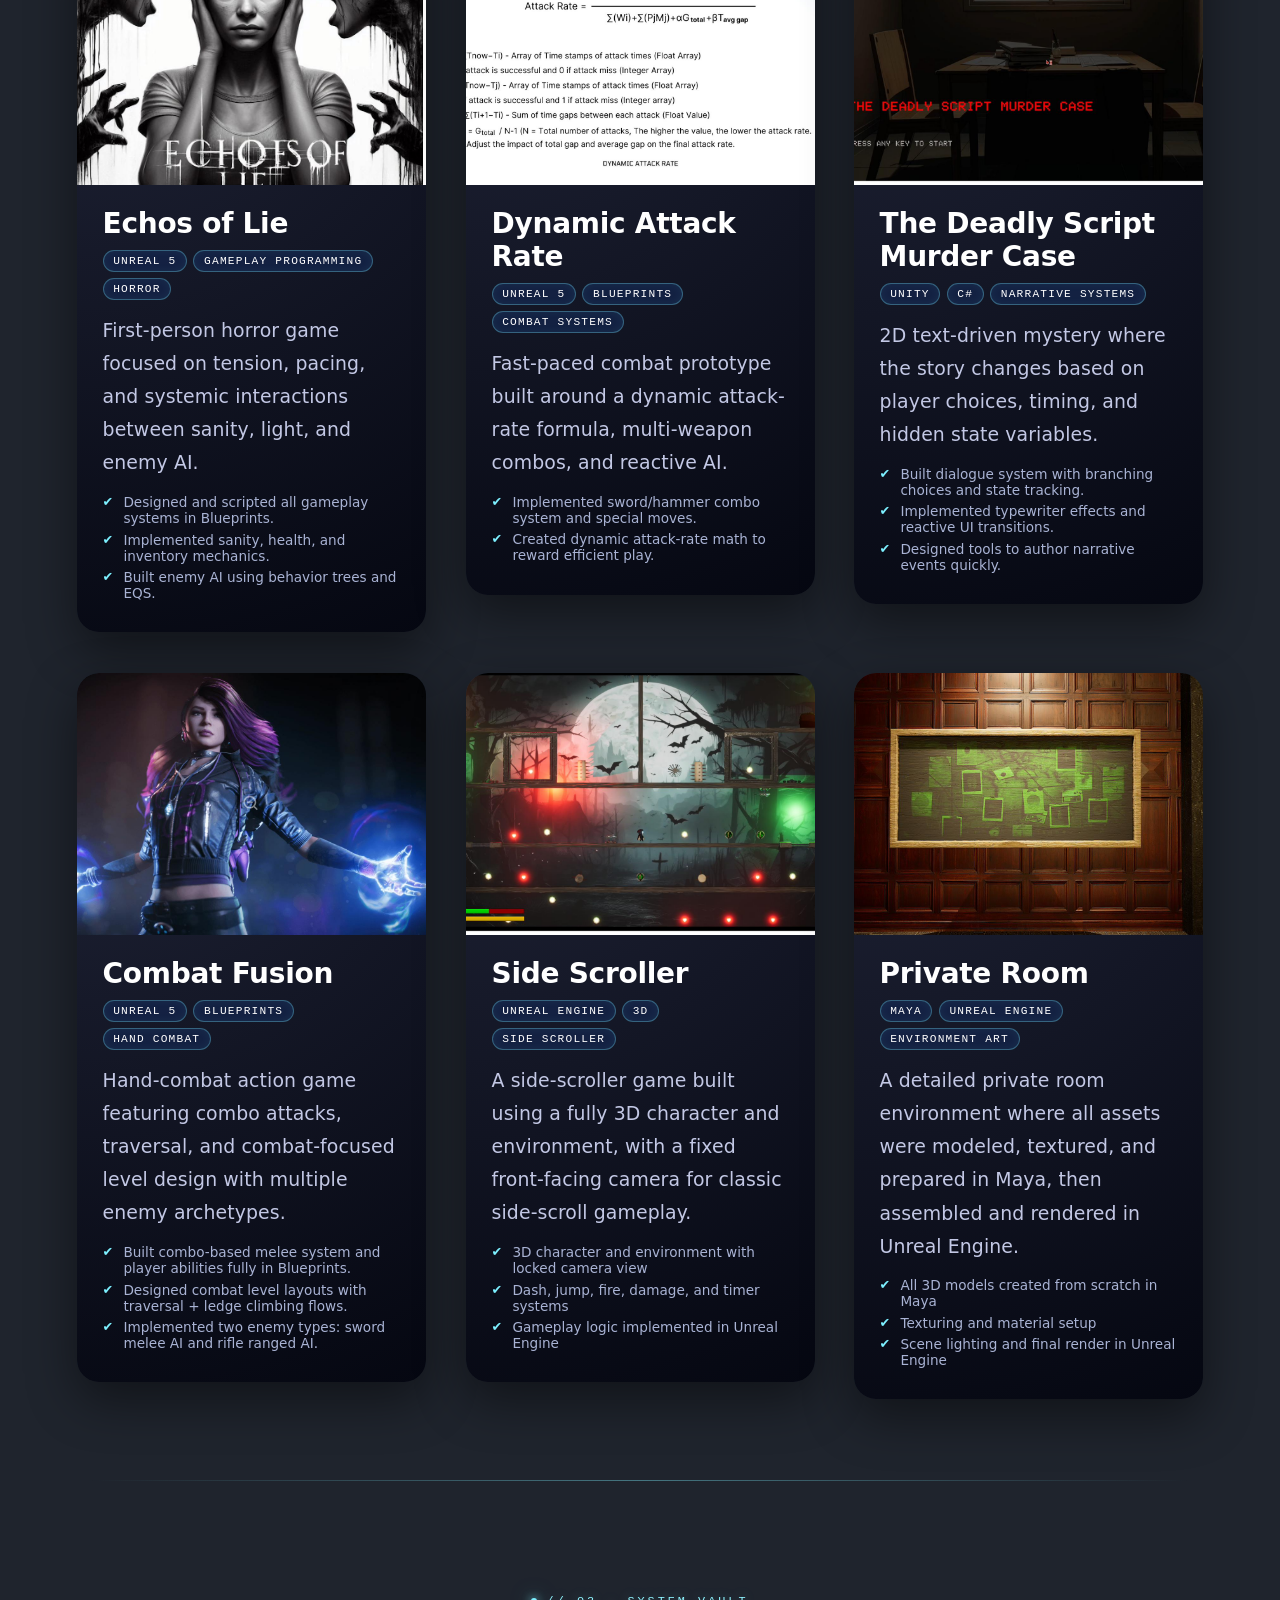
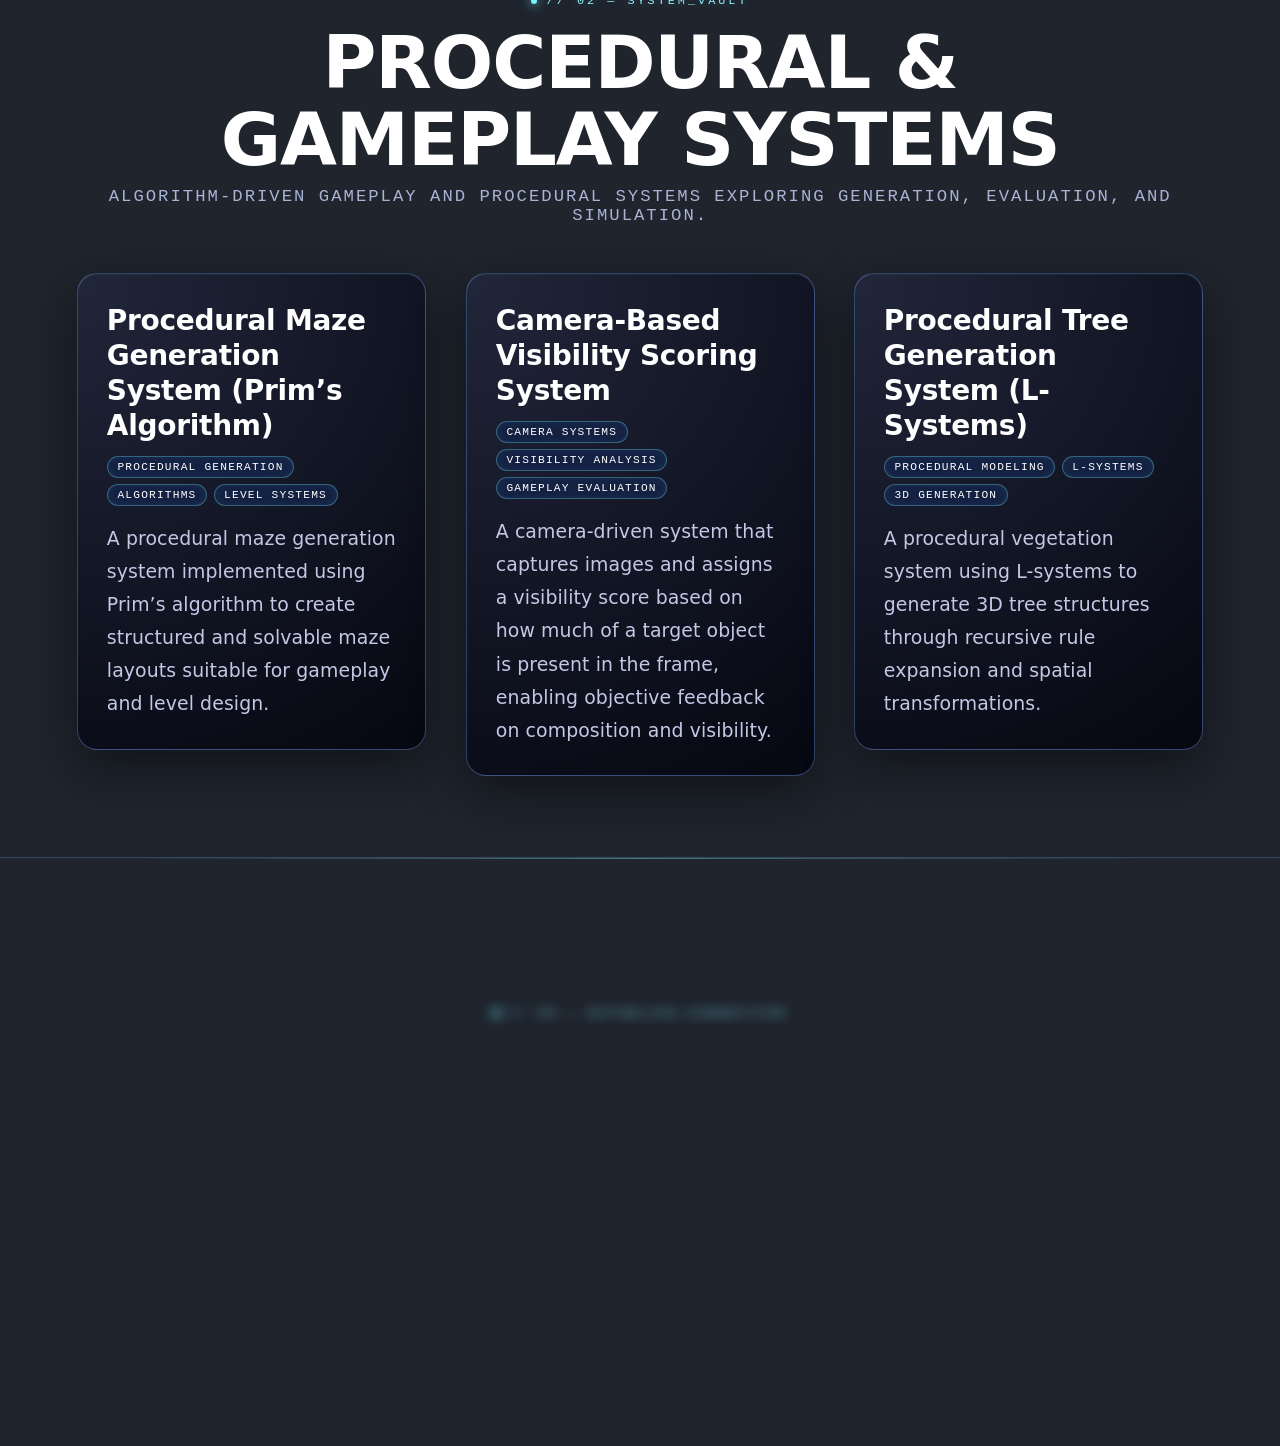
==== commit a995c304: "Add files via upload" ====
--- a/index.html
+++ b/index.html
@@ -10,7 +10,7 @@
     <link href="https://unpkg.com/boxicons@2.1.4/css/boxicons.min.css" rel="stylesheet">
     <link rel="stylesheet" href="style.css">
 </head>
-<body data-loader="home">
+<body>
 
 <!-- ⭐ FULL SCREEN STAR EXPLOSION LOADER -->
 <div id="loader">
